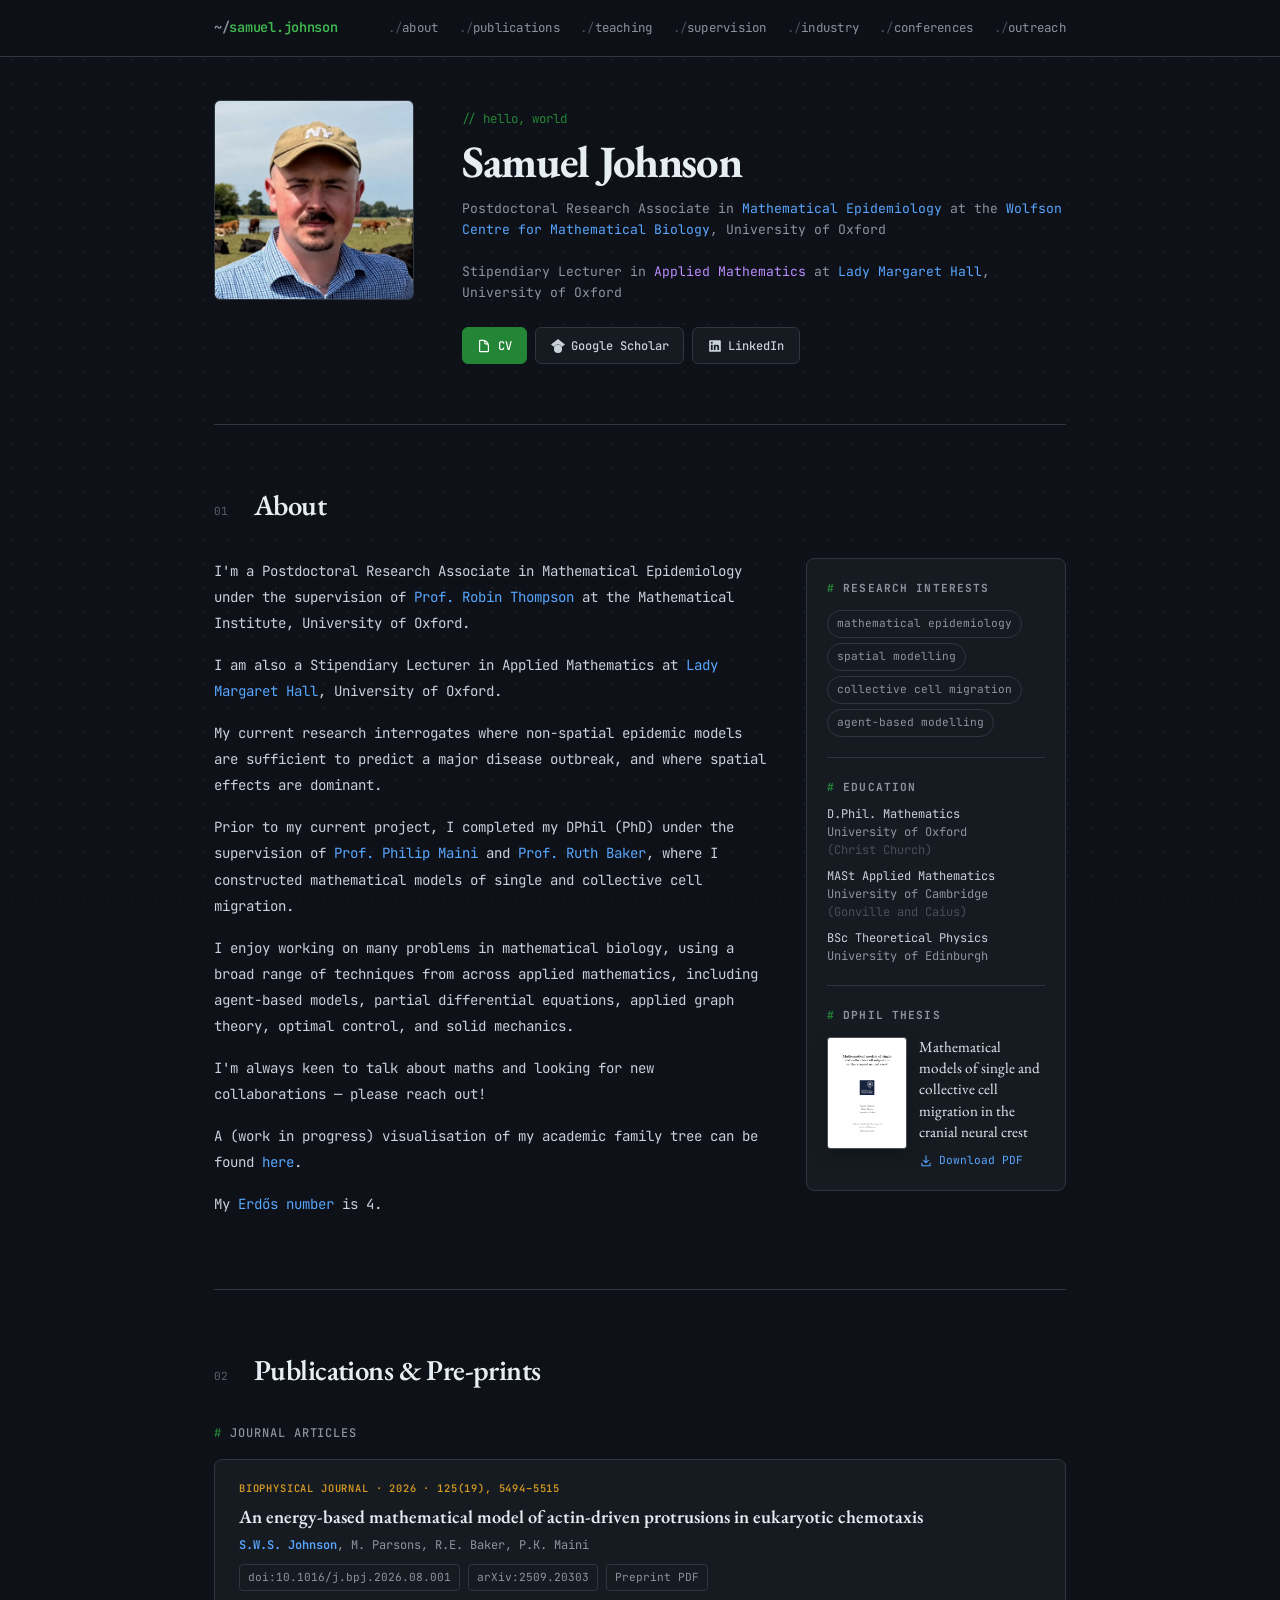
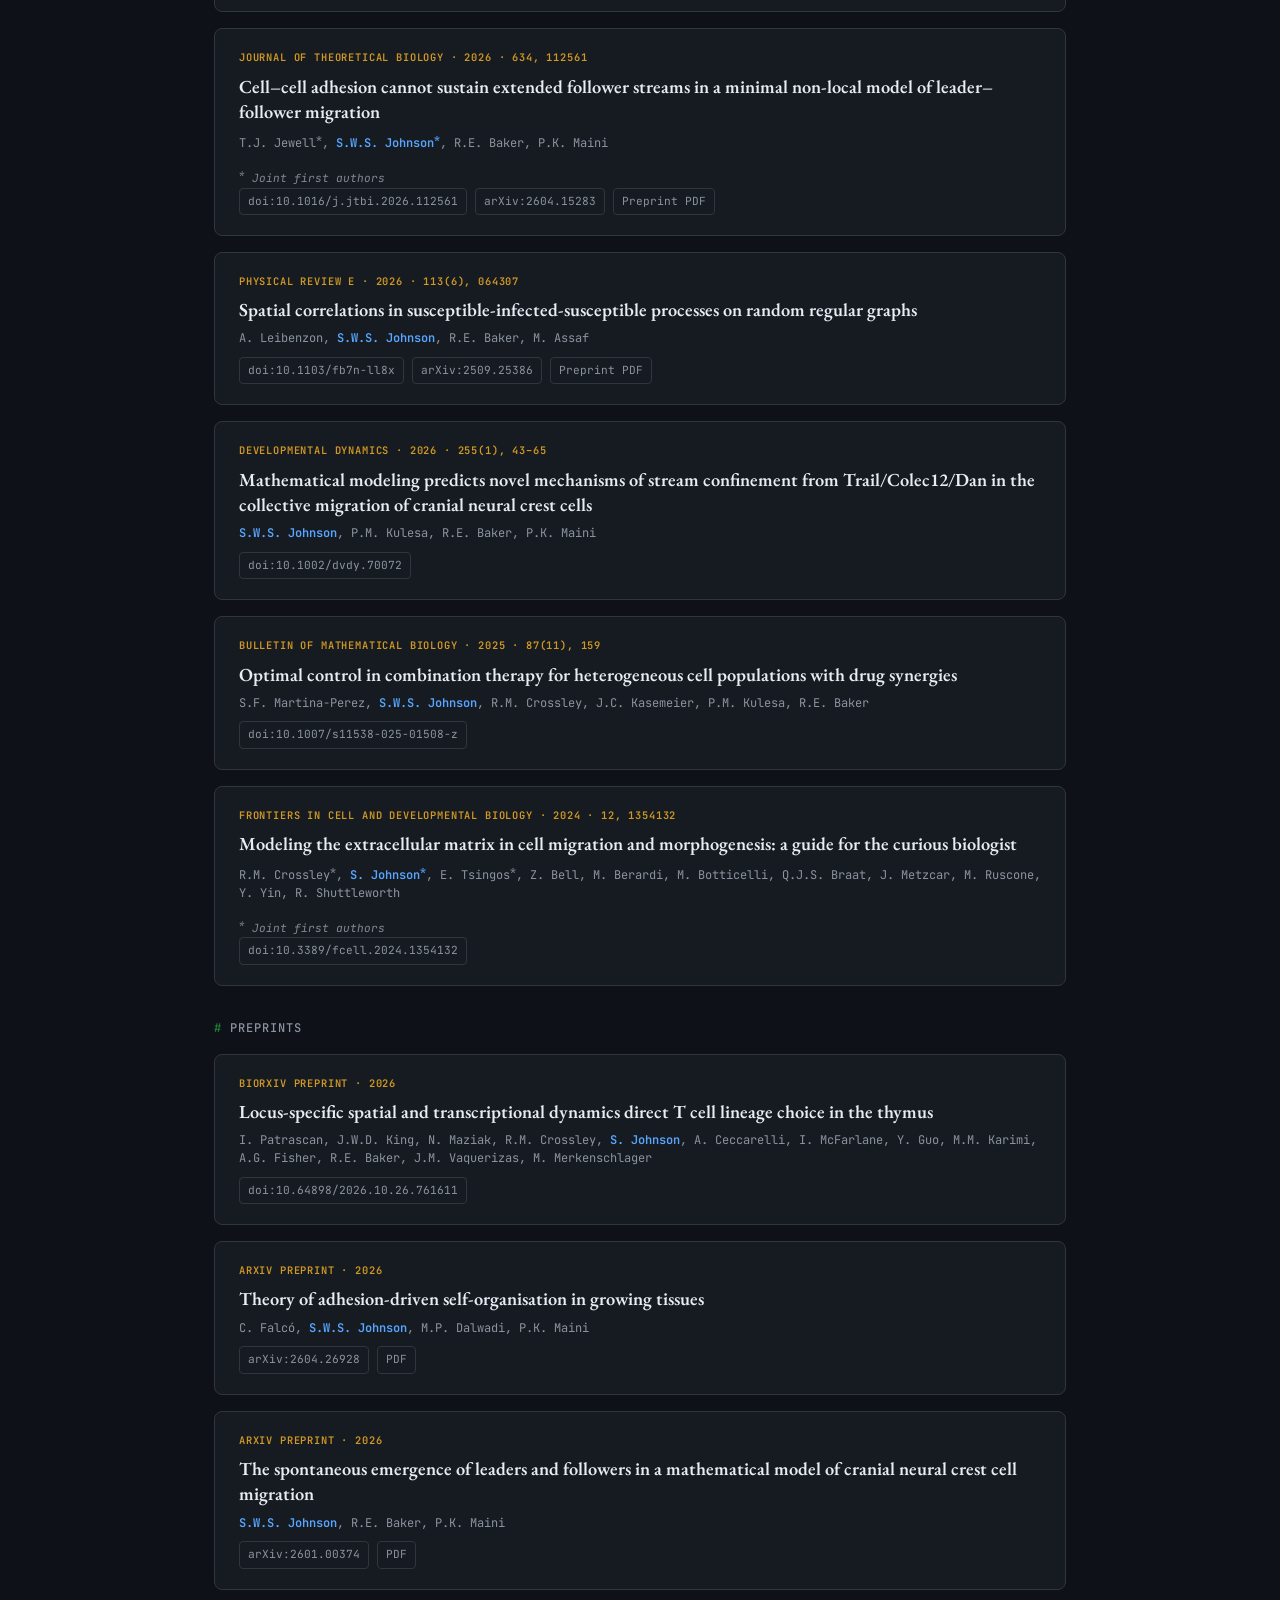
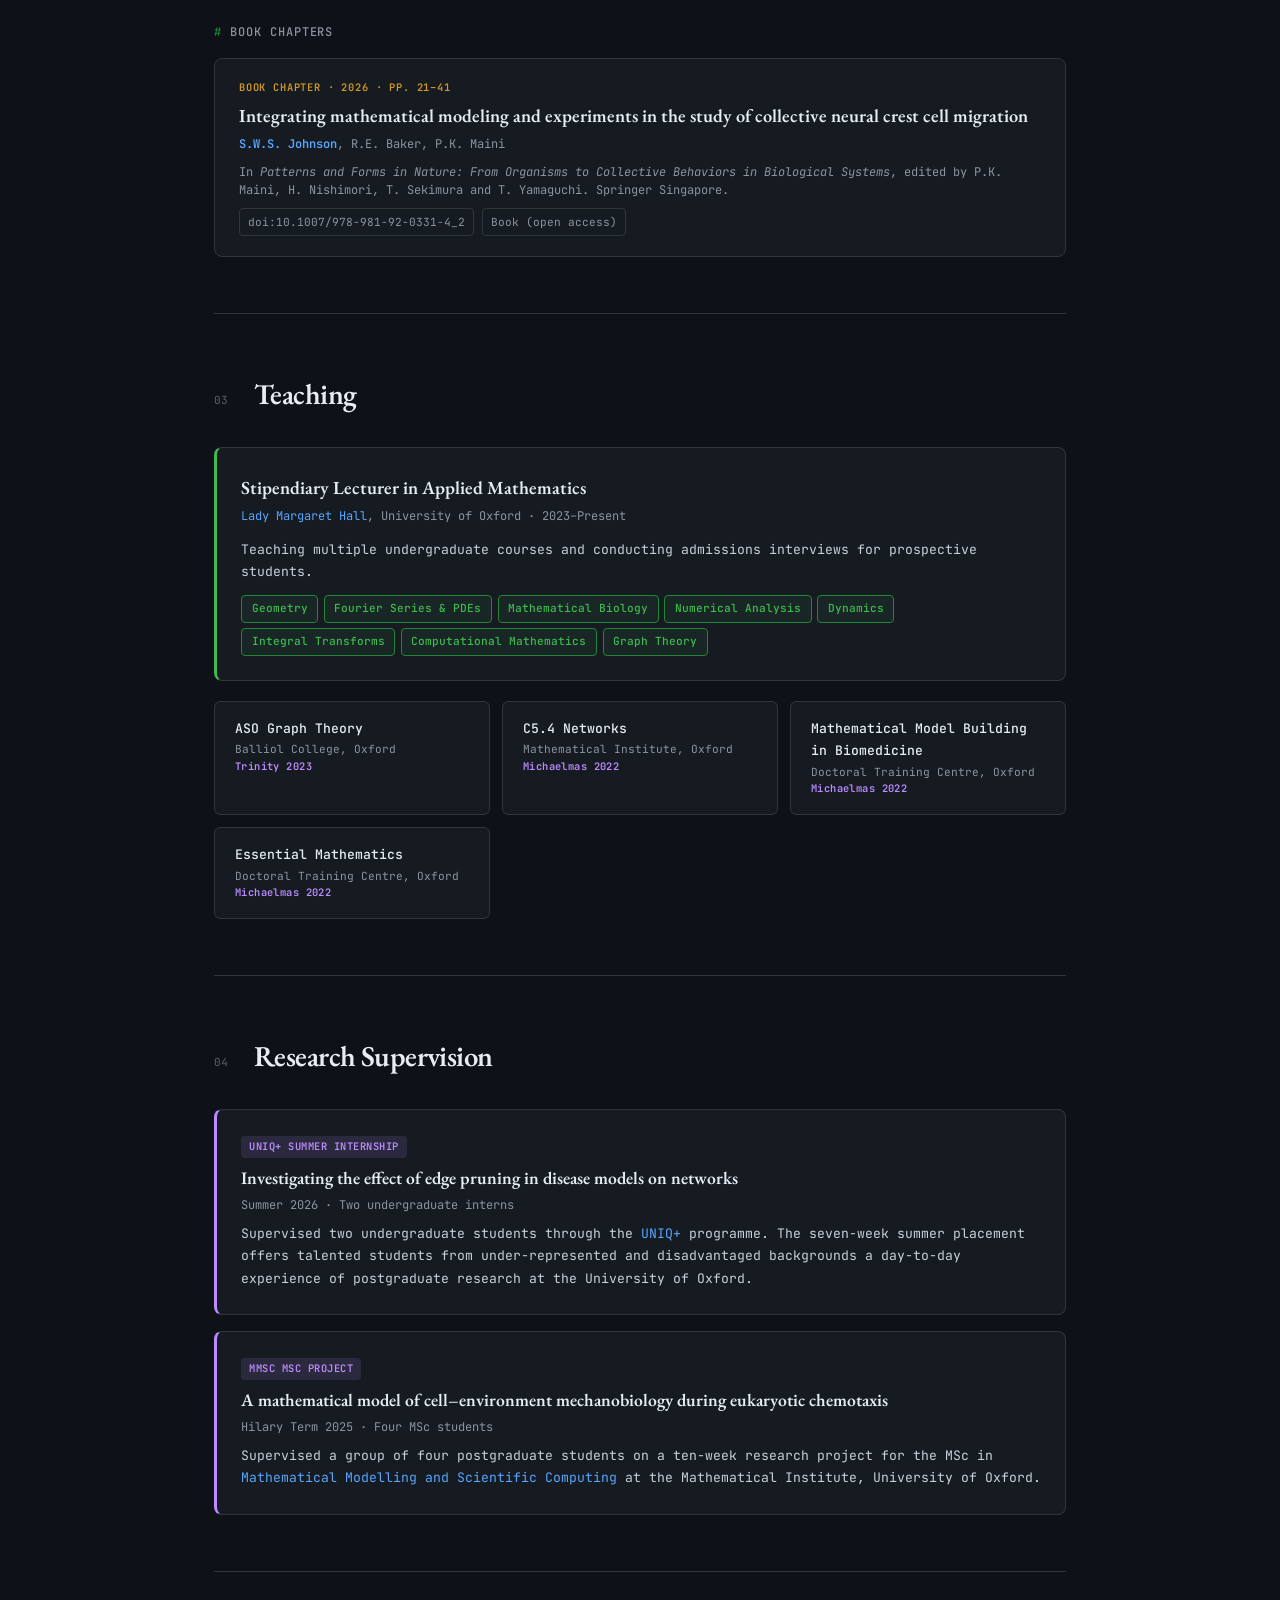
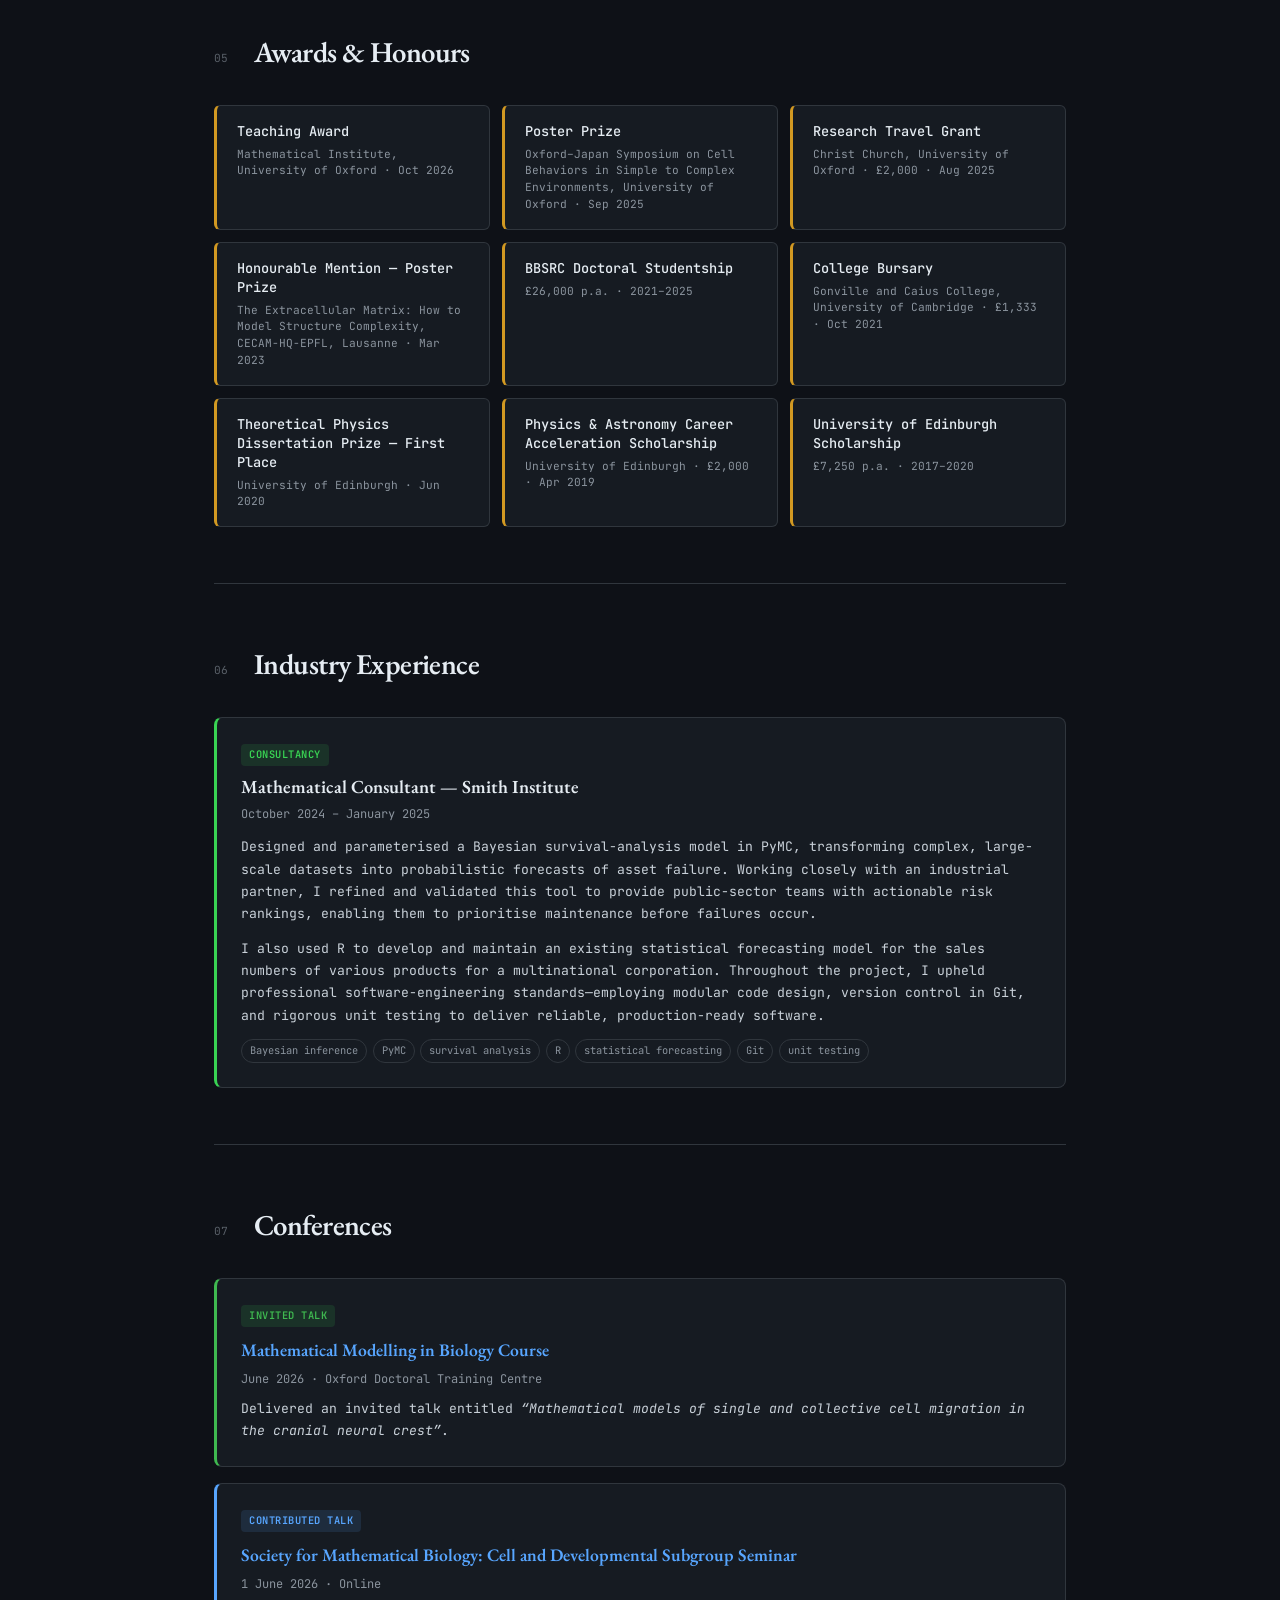
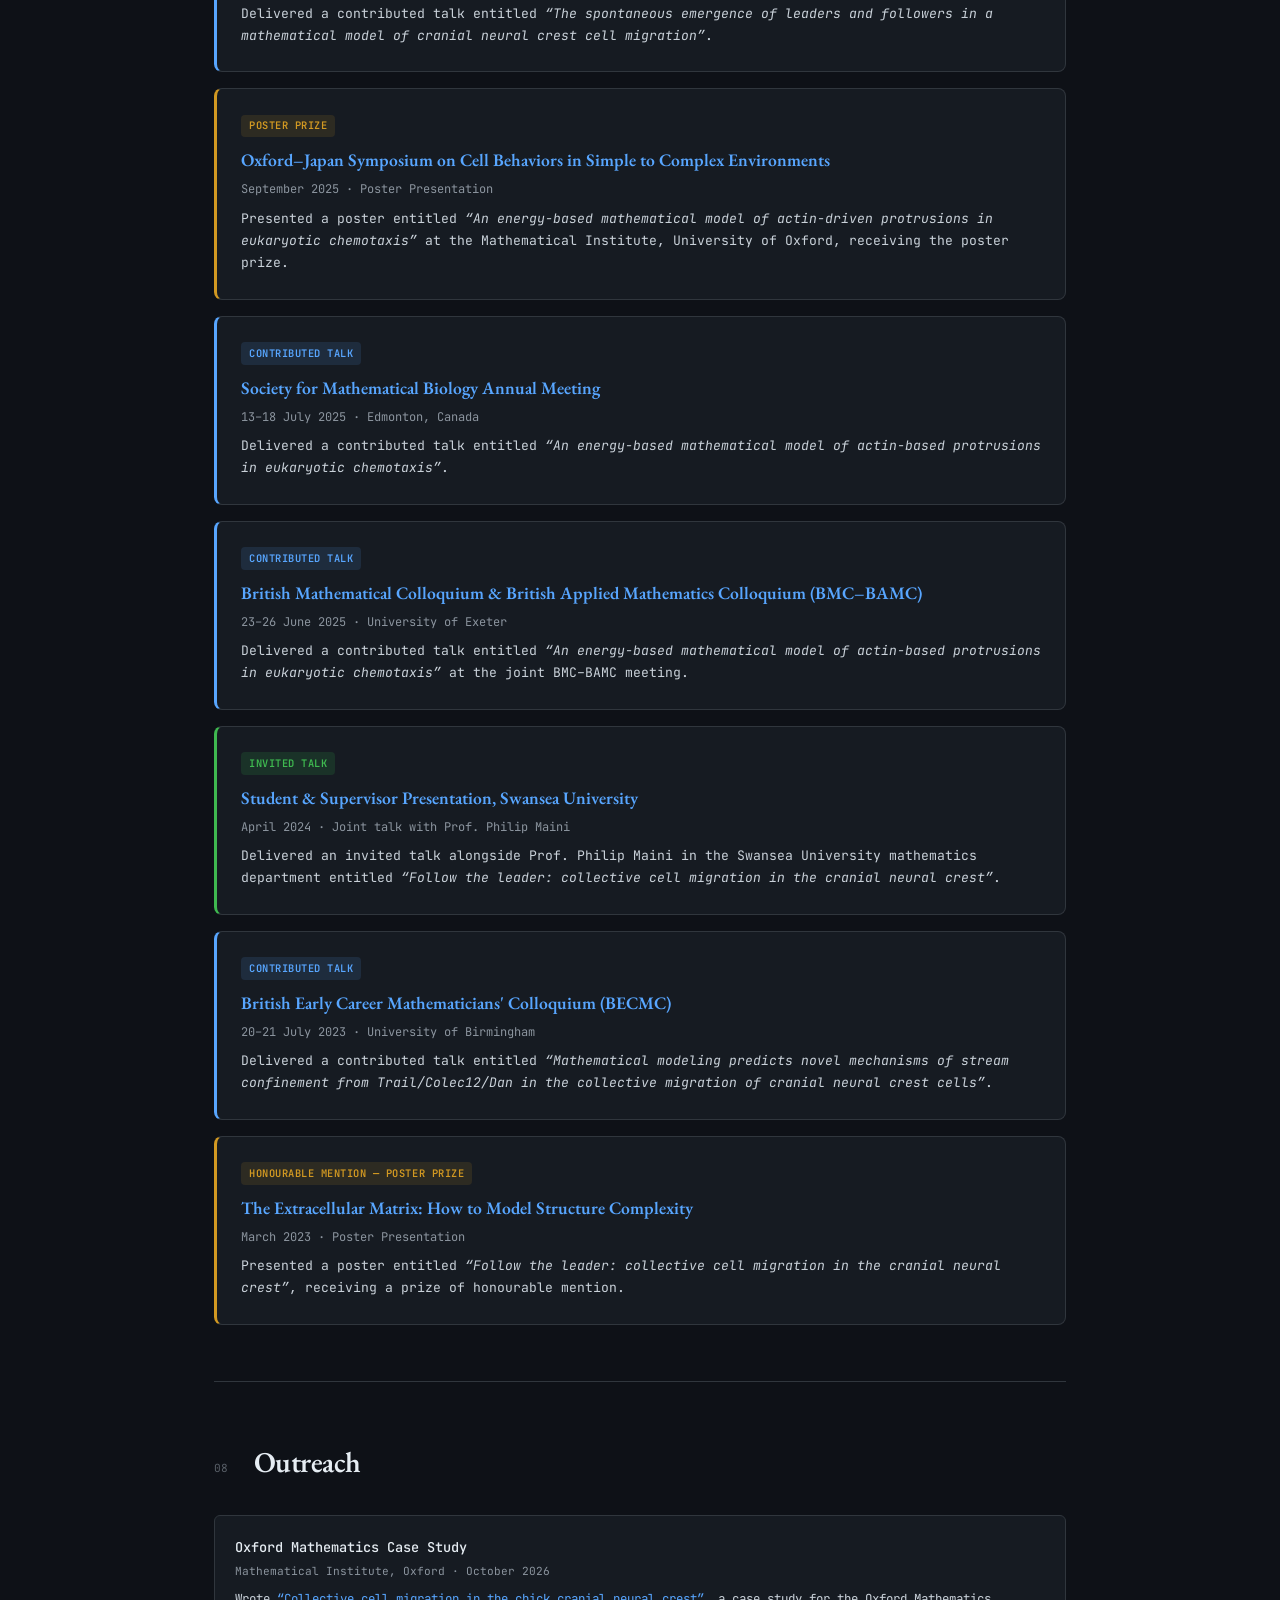
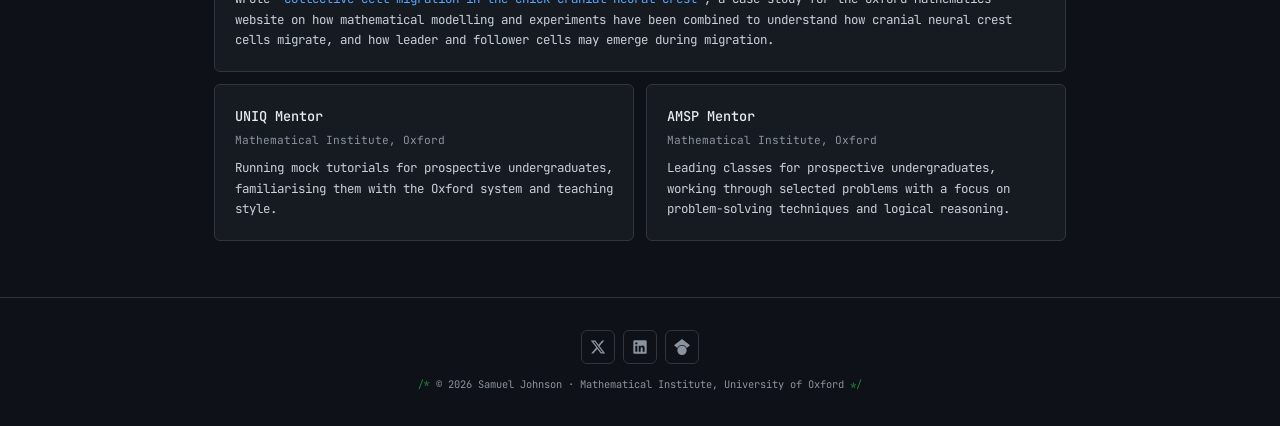
==== index.html @ a252e046 "Add preprint entry for T cell lineage study Added a new preprint entry for a study on T cell lineage" ====
<!DOCTYPE html>
<html lang="en">
<head>
<meta charset="UTF-8">
<meta name="viewport" content="width=device-width, initial-scale=1.0">
<title>Samuel Johnson</title>
<link rel="preconnect" href="https://fonts.googleapis.com">
<link rel="icon" href="data:image/svg+xml,<svg xmlns='http://www.w3.org/2000/svg' viewBox='0 0 100 100'><rect width='100' height='100' rx='18' fill='%233fb950'/><text x='50' y='70' font-family='monospace' font-weight='700' font-size='54' fill='%230e1117' text-anchor='middle'>SJ</text></svg>">
<link rel="preconnect" href="https://fonts.gstatic.com" crossorigin>
<link href="https://fonts.googleapis.com/css2?family=JetBrains+Mono:ital,wght@0,300;0,400;0,500;0,600;0,700;1,400&family=EB+Garamond:ital,wght@0,400;0,500;0,600;0,700;1,400;1,500&display=swap" rel="stylesheet">
<style>
  :root {
    --bg: #0e1117;
    --bg-card: #161b22;
    --bg-card-hover: #1c2333;
    --border: #30363d;
    --border-bright: #484f58;
    --text: #c9d1d9;
    --text-dim: #8b949e;
    --text-bright: #e6edf3;
    --green: #3fb950;
    --green-dim: #238636;
    --green-bright: #56d364;
    --blue: #58a6ff;
    --purple: #bc8cff;
    --orange: #d29922;
    --cyan: #39d353;
    --pink: #f778ba;
    --red: #f85149;
    --mono: 'JetBrains Mono', 'Fira Code', 'Cascadia Code', monospace;
    --serif: 'EB Garamond', Georgia, serif;
  }

  *, *::before, *::after { box-sizing: border-box; margin: 0; padding: 0; }
  html { scroll-behavior: smooth; }

  body {
    font-family: var(--mono);
    color: var(--text);
    background: var(--bg);
    line-height: 1.7;
    font-size: 14px;
    -webkit-font-smoothing: antialiased;
    position: relative;
  }

  body::before {
    content: '';
    position: fixed;
    top: 0; left: 0; right: 0; bottom: 0;
    background-image: radial-gradient(circle, #21262d 1px, transparent 1px);
    background-size: 24px 24px;
    pointer-events: none;
    z-index: 0;
    opacity: 0.6;
  }

  body > * { position: relative; z-index: 1; }

  a { color: var(--blue); text-decoration: none; transition: color 0.2s; }
  a:hover { color: var(--green-bright); }

  /* NAV */
  nav {
    position: fixed; top: 0; left: 0; right: 0; z-index: 100;
    background: rgba(14, 17, 23, 0.88);
    backdrop-filter: blur(16px);
    border-bottom: 1px solid var(--border);
  }
  .nav-inner {
    max-width: 900px; margin: 0 auto; padding: 0 1.5rem;
    display: flex; align-items: center; justify-content: space-between; height: 56px;
  }
  .nav-name {
    font-size: 0.85rem; font-weight: 600; color: var(--green);
    text-decoration: none; letter-spacing: -0.02em;
  }
  .nav-name::before { content: '~/'; color: var(--text-dim); }
  .nav-links { display: flex; gap: 1.25rem; list-style: none; }
  .nav-links a {
    font-size: 0.78rem; color: var(--text-dim); font-weight: 400;
    text-decoration: none; transition: color 0.2s; letter-spacing: 0.02em;
  }
  .nav-links a::before { content: './'; color: var(--border-bright); }
  .nav-links a:hover { color: var(--green); }

  .mobile-toggle {
    display: none; background: none; border: 1px solid var(--border);
    cursor: pointer; padding: 6px 10px; border-radius: 4px;
  }
  .mobile-toggle span { display: block; width: 18px; height: 2px; background: var(--text); margin: 4px 0; }

  /* HERO */
  .hero {
    max-width: 900px; margin: 0 auto; padding: 100px 1.5rem 60px;
    display: grid; grid-template-columns: 200px 1fr; gap: 3rem; align-items: start;
  }
  .hero-photo {
    position: relative; border: 1px solid var(--border); border-radius: 6px; overflow: hidden;
  }
  .hero-photo img {
  width: 100%; aspect-ratio: 1; object-fit: cover; object-position: center 15%; display: block;
  filter: grayscale(15%) contrast(1.05);
  }
  .hero-text { padding-top: 0.5rem; }
  .hero-greeting { font-size: 0.78rem; color: var(--text-dim); margin-bottom: 0.5rem; }
  .hero-greeting .comment { color: var(--green-dim); }
  .hero-text h1 {
    font-family: var(--serif); font-size: 2.8rem; font-weight: 700;
    color: var(--text-bright); line-height: 1.1; margin-bottom: 0.75rem; letter-spacing: -0.03em;
  }
  .hero-subtitle {
    font-size: 0.82rem; color: var(--text-dim); margin-bottom: 1.5rem; line-height: 1.6;
  }
  .hero-subtitle .hl-blue { color: var(--blue); }
  .hero-subtitle .hl-purple { color: var(--purple); }

  .hero-links { display: flex; gap: 0.5rem; flex-wrap: wrap; }
  .btn {
    display: inline-flex; align-items: center; gap: 0.4rem;
    padding: 0.45rem 0.9rem; font-family: var(--mono); font-size: 0.75rem;
    font-weight: 500; text-decoration: none; border-radius: 6px;
    border: 1px solid var(--border); color: var(--text); background: var(--bg-card);
    transition: all 0.2s;
  }
  .btn:hover { border-color: var(--green-dim); color: var(--green); background: rgba(56,211,83,0.05); }
  .btn-primary { background: var(--green-dim); border-color: var(--green-dim); color: #fff; }
  .btn-primary:hover { background: var(--green); border-color: var(--green); color: var(--bg); }
  .btn svg { width: 14px; height: 14px; }

  /* SECTIONS */
  .wrapper { max-width: 900px; margin: 0 auto; padding: 0 1.5rem; }
  section { padding: 3.5rem 0; border-top: 1px solid var(--border); }
  .section-header { display: flex; align-items: baseline; gap: 0.75rem; margin-bottom: 1.75rem; }
  .section-header h2 {
    font-family: var(--serif); font-size: 1.8rem; font-weight: 600;
    color: var(--text-bright); letter-spacing: -0.02em;
  }
  .section-header .line-num {
    font-size: 0.7rem; color: var(--text-dim); font-family: var(--mono); opacity: 0.6; min-width: 28px;
  }

  /* ABOUT */
  .about-content { display: grid; grid-template-columns: 1fr 260px; gap: 2.5rem; }
  .about-text { font-size: 0.88rem; line-height: 1.85; color: var(--text); }
  .about-text p { margin-bottom: 1rem; }

  .info-card {
    background: var(--bg-card); border: 1px solid var(--border);
    border-radius: 8px; padding: 1.25rem; align-self: start;
  }
  .info-card h4 {
    font-size: 0.7rem; color: var(--text-dim); text-transform: uppercase;
    letter-spacing: 0.1em; margin-bottom: 0.75rem;
  }
  .info-card h4::before { content: '# '; color: var(--green-dim); }
  .tag-list { display: flex; flex-wrap: wrap; gap: 0.35rem; }
  .tag {
    padding: 0.2rem 0.55rem; border: 1px solid var(--border); border-radius: 20px;
    font-size: 0.7rem; color: var(--text-dim); transition: all 0.2s;
  }
  .tag:hover { border-color: var(--green-dim); color: var(--green); }

  .education-list {
    margin-top: 1.25rem; padding-top: 1.25rem; border-top: 1px solid var(--border);
  }
  .education-list h4 {
    font-size: 0.7rem; color: var(--text-dim); text-transform: uppercase;
    letter-spacing: 0.1em; margin-bottom: 0.5rem;
  }
  .education-list h4::before { content: '# '; color: var(--green-dim); }
  .edu-item { margin-bottom: 0.5rem; font-size: 0.75rem; line-height: 1.5; }
  .edu-item .degree { color: var(--text); }
  .edu-item .school { color: var(--text-dim); }

  .thesis-entry {
    margin-top: 1.25rem; padding-top: 1.25rem; border-top: 1px solid var(--border);
  }
  .thesis-link {
    display: grid; grid-template-columns: 80px minmax(0, 1fr);
    column-gap: 0.75rem; row-gap: 0.5rem; align-items: start;
    border-radius: 4px; color: var(--text);
  }
  .thesis-link:focus-visible { outline: 2px solid var(--green); outline-offset: 6px; }
  .thesis-cover {
    display: block; grid-row: span 2; width: 80px; max-width: 100%; height: auto;
    border: 1px solid var(--border-bright); border-radius: 3px; background: #fff;
    box-shadow: 0 6px 18px rgba(0, 0, 0, 0.25); transition: border-color 0.2s;
  }
  .thesis-title {
    max-width: 30ch; font-family: var(--serif); font-size: 0.95rem;
    line-height: 1.4; color: var(--text-bright);
  }
  .thesis-download {
    display: inline-flex; align-items: center; gap: 0.4rem;
    font-size: 0.7rem; color: var(--blue); transition: color 0.2s;
  }
  .thesis-download svg { width: 14px; height: 14px; }
  .thesis-link:hover .thesis-cover,
  .thesis-link:focus-visible .thesis-cover { border-color: var(--green); }
  .thesis-link:hover .thesis-download,
  .thesis-link:focus-visible .thesis-download { color: var(--green-bright); }

  /* PUBLICATIONS */
  .pub-group + .pub-group { margin-top: 2rem; }
  .pub-group-title {
    font-size: 0.75rem; font-weight: 500; color: var(--text-dim);
    text-transform: uppercase; letter-spacing: 0.08em; margin-bottom: 1rem;
  }
  .pub-group-title::before { content: '# '; color: var(--green-dim); }
  .pub-list { display: flex; flex-direction: column; gap: 1rem; }
  .pub-card {
    background: var(--bg-card); border: 1px solid var(--border); border-radius: 8px;
    overflow: hidden;
    transition: border-color 0.3s, background 0.3s;
  }
  .pub-card:hover { border-color: var(--border-bright); background: var(--bg-card-hover); }
  .pub-visual {
    position: relative;
    background: linear-gradient(135deg, #0d1117 0%, #161b22 100%);
    display: flex; align-items: center; justify-content: center; overflow: hidden;
    border-right: 1px solid var(--border); min-height: 180px;
  }
  .pub-visual svg { width: 100%; height: 100%; }
  .pub-details { padding: 1.25rem 1.5rem; display: flex; flex-direction: column; justify-content: center; }
  .pub-venue {
    font-size: 0.65rem; color: var(--orange); text-transform: uppercase;
    letter-spacing: 0.08em; font-weight: 600; margin-bottom: 0.4rem;
  }
  .pub-title {
    font-family: var(--serif); font-size: 1.15rem; font-weight: 600;
    color: var(--text-bright); line-height: 1.4; margin-bottom: 0.4rem;
  }
  .pub-authors { font-size: 0.75rem; color: var(--text-dim); margin-bottom: 0.6rem; line-height: 1.5; }
  .pub-authors .me { color: var(--green); font-weight: 500; }
  .pub-meta { display: flex; gap: 0.5rem; flex-wrap: wrap; }
  .pub-link {
    font-size: 0.7rem; padding: 0.2rem 0.5rem; border: 1px solid var(--border);
    border-radius: 4px; color: var(--text-dim); text-decoration: none; transition: all 0.2s;
    max-width: 100%; overflow-wrap: anywhere;
  }
  .pub-link:hover { border-color: var(--blue); color: var(--blue); }

  .pub-note {
    font-size: 0.8em;
    opacity: 0.6;
    margin-top: 0.25rem;
    font-style: italic;
  }

  .math-label { font-family: var(--mono); font-size: 7px; fill: var(--text-dim); opacity: 0.5; }
  .pub-authors .me {
    font-weight: 600;
    color: #58a6ff;
  }

  /* TEACHING */
  .teaching-current-card {
    background: var(--bg-card); border: 1px solid var(--border); border-radius: 8px;
    padding: 1.5rem; margin-bottom: 1.25rem; border-left: 3px solid var(--green);
  }
  .teaching-current-card h3 {
    font-family: var(--serif); font-size: 1.15rem; font-weight: 600;
    color: var(--text-bright); margin-bottom: 0.2rem;
  }
  .teaching-current-card .meta { font-size: 0.75rem; color: var(--text-dim); margin-bottom: 0.75rem; }
  .teaching-current-card p { font-size: 0.82rem; color: var(--text); line-height: 1.7; }

  .course-chips { display: flex; flex-wrap: wrap; gap: 0.35rem; margin-top: 0.75rem; }
  .chip {
    padding: 0.2rem 0.6rem; background: rgba(56,211,83,0.06); border: 1px solid var(--green-dim);
    border-radius: 4px; font-size: 0.7rem; color: var(--green); font-weight: 500;
  }

  .teaching-grid { display: grid; grid-template-columns: repeat(auto-fill, minmax(240px, 1fr)); gap: 0.75rem; }
  .teach-card {
    padding: 1rem 1.25rem; border: 1px solid var(--border); border-radius: 6px;
    background: var(--bg-card); transition: border-color 0.2s;
  }
  .teach-card:hover { border-color: var(--border-bright); }
  .teach-card h4 { font-size: 0.82rem; color: var(--text-bright); font-weight: 500; margin-bottom: 0.15rem; }
  .teach-card .meta { font-size: 0.7rem; color: var(--text-dim); line-height: 1.4; }
  .teach-card .term { font-size: 0.65rem; color: var(--purple); font-weight: 600; letter-spacing: 0.04em; }

  /* SUPERVISION */
  .sup-list { display: flex; flex-direction: column; gap: 1rem; }
  .sup-card {
    background: var(--bg-card); border: 1px solid var(--border); border-radius: 8px;
    padding: 1.5rem; border-left: 3px solid var(--purple);
    transition: border-color 0.3s, background 0.3s;
  }
  .sup-card:hover { border-color: var(--border-bright); background: var(--bg-card-hover); border-left-color: var(--purple); }
  .sup-badge {
    display: inline-block; padding: 0.15rem 0.5rem; background: rgba(188,140,255,0.12);
    color: var(--purple); border-radius: 4px; font-size: 0.65rem; font-weight: 600;
    text-transform: uppercase; letter-spacing: 0.05em; margin-bottom: 0.5rem;
  }
  .sup-card h3 {
    font-family: var(--serif); font-size: 1.1rem; font-weight: 600;
    color: var(--text-bright); margin-bottom: 0.25rem; line-height: 1.4;
  }
  .sup-card .date { font-size: 0.75rem; color: var(--text-dim); margin-bottom: 0.5rem; }
  .sup-card p { font-size: 0.82rem; line-height: 1.7; color: var(--text); }

  /* CONFERENCES */
  .conf-list { display: flex; flex-direction: column; gap: 1rem; }
  .conf-card {
    background: var(--bg-card); border: 1px solid var(--border); border-radius: 8px;
    padding: 1.5rem; border-left: 3px solid var(--orange);
  }
  .conf-card.talk { border-left-color: var(--blue); }
  .conf-card.invited { border-left-color: var(--green); }
  .conf-badge {
    display: inline-block; padding: 0.15rem 0.5rem; background: rgba(210,153,34,0.12);
    color: var(--orange); border-radius: 4px; font-size: 0.65rem; font-weight: 600;
    text-transform: uppercase; letter-spacing: 0.05em; margin-bottom: 0.5rem;
  }
  .conf-badge.talk { background: rgba(88,166,255,0.12); color: var(--blue); }
  .conf-badge.invited { background: rgba(56,211,83,0.12); color: var(--green); }
  .conf-card h3 {
    font-family: var(--serif); font-size: 1.1rem; font-weight: 600;
    color: var(--text-bright); margin-bottom: 0.25rem;
  }
  .conf-card .date { font-size: 0.75rem; color: var(--text-dim); margin-bottom: 0.5rem; }
  .conf-card p { font-size: 0.82rem; line-height: 1.7; color: var(--text); }

  /* OUTREACH */
  .outreach-grid { display: grid; grid-template-columns: 1fr 1fr; gap: 0.75rem; }
  .outreach-card {
    padding: 1.25rem; border: 1px solid var(--border); border-radius: 6px; background: var(--bg-card);
  }
  .outreach-card h4 { font-size: 0.85rem; color: var(--text-bright); font-weight: 500; margin-bottom: 0.2rem; }
  .outreach-card .meta { font-size: 0.7rem; color: var(--text-dim); margin-bottom: 0.5rem; }
  .outreach-card p { font-size: 0.78rem; color: var(--text); line-height: 1.65; }

  /* AWARDS */
  /* INDUSTRY */
  .industry-card {
    background: var(--bg-card); border: 1px solid var(--border); border-radius: 8px;
    padding: 1.5rem; border-left: 3px solid var(--cyan);
    transition: border-color 0.3s, background 0.3s;
  }
  .industry-card:hover { border-color: var(--border-bright); background: var(--bg-card-hover); border-left-color: var(--cyan); }
  .industry-badge {
    display: inline-block; padding: 0.15rem 0.5rem; background: rgba(57,211,83,0.12);
    color: var(--cyan); border-radius: 4px; font-size: 0.65rem; font-weight: 600;
    text-transform: uppercase; letter-spacing: 0.05em; margin-bottom: 0.5rem;
  }
  .industry-card h3 {
    font-family: var(--serif); font-size: 1.15rem; font-weight: 600;
    color: var(--text-bright); margin-bottom: 0.25rem; line-height: 1.4;
  }
  .industry-card .date { font-size: 0.75rem; color: var(--text-dim); margin-bottom: 0.75rem; }
  .industry-card p { font-size: 0.82rem; line-height: 1.7; color: var(--text); }
  .industry-card .skill-tags { display: flex; flex-wrap: wrap; gap: 0.35rem; margin-top: 0.75rem; }
  .industry-card .skill-tag {
    padding: 0.15rem 0.5rem; border: 1px solid var(--border); border-radius: 20px;
    font-size: 0.65rem; color: var(--text-dim); transition: all 0.2s;
  }
  .industry-card .skill-tag:hover { border-color: var(--cyan); color: var(--cyan); }
  .awards-grid {
    display: grid;
    grid-template-columns: repeat(auto-fill, minmax(260px, 1fr));
    gap: 0.75rem;
  }
  .award-card {
    padding: 1rem 1.25rem;
    border: 1px solid var(--border);
    border-left: 3px solid var(--orange);
    border-radius: 6px;
    background: var(--bg-card);
    transition: border-color 0.2s, background 0.2s;
  }
  .award-card:hover {
    border-color: var(--border-bright);
    background: var(--bg-card-hover);
  }
  .award-card h4 {
    font-size: 0.85rem;
    color: var(--text-bright);
    font-weight: 500;
    margin-bottom: 0.3rem;
    line-height: 1.4;
  }
  .award-card .meta {
    font-size: 0.7rem;
    color: var(--text-dim);
    line-height: 1.5;
  }

  /* FOOTER */
  footer { border-top: 1px solid var(--border); padding: 2rem 1.5rem; text-align: center; }
  .footer-inner { max-width: 900px; margin: 0 auto; }
  .footer-email { font-size: 0.82rem; margin-bottom: 0.75rem; }
  .footer-social { display: flex; justify-content: center; gap: 0.5rem; margin-bottom: 0.75rem; }
  .footer-social a {
    display: flex; align-items: center; justify-content: center;
    width: 34px; height: 34px; border-radius: 6px; border: 1px solid var(--border);
    color: var(--text-dim); transition: all 0.2s;
  }
  .footer-social a:hover { border-color: var(--green-dim); color: var(--green); }
  .footer-social svg { width: 16px; height: 16px; }
  .footer-copy { font-size: 0.65rem; color: var(--text-dim); }
  .footer-copy .comment { color: var(--green-dim); }

  /* ANIMATIONS */
  .fade-up { opacity: 0; transform: translateY(16px); transition: opacity 0.5s ease, transform 0.5s ease; }
  .fade-up.vis { opacity: 1; transform: translateY(0); }

  /* RESPONSIVE */
  @media (max-width: 768px) {
    .hero { grid-template-columns: 1fr; padding: 90px 1.5rem 40px; gap: 1.5rem; }
    .hero-photo { max-width: 160px; }
    .hero-text h1 { font-size: 2rem; }
    .nav-links { display: none; }
    .mobile-toggle { display: block; }
    .nav-links.open {
      display: flex; flex-direction: column; position: absolute; top: 56px; left: 0; right: 0;
      background: rgba(14,17,23,0.95); padding: 1rem 1.5rem;
      border-bottom: 1px solid var(--border); gap: 0.75rem;
    }
    .about-content { grid-template-columns: 1fr; }
    .pub-card { grid-template-columns: 1fr; }
    .pub-visual { min-height: 120px; }
    .outreach-grid { grid-template-columns: 1fr; }
    .teaching-grid { grid-template-columns: 1fr; }
  }
</style>
</head>
<body>

<!-- NAV -->
<nav>
  <div class="nav-inner">
    <a href="#top" class="nav-name">samuel.johnson</a>
    <ul class="nav-links" id="navLinks">
      <li><a href="#about">about</a></li>
      <li><a href="#publications">publications</a></li>
      <li><a href="#teaching">teaching</a></li>
      <li><a href="#supervision">supervision</a></li>
      <li><a href="#industry">industry</a></li>
      <li><a href="#conferences">conferences</a></li>
      <li><a href="#outreach">outreach</a></li>
    </ul>
    <button class="mobile-toggle" id="mobileToggle" aria-label="Menu">
      <span></span><span></span><span></span>
    </button>
  </div>
</nav>

<!-- HERO -->
<header class="hero" id="top">
  <div class="hero-photo fade-up">
    <img src="images/1697644101184.jpeg" alt="Samuel Johnson">
  </div>
  <div class="hero-text fade-up" style="transition-delay:0.1s">
    <div class="hero-greeting"><span class="comment">// hello, world</span></div>
    <h1>Samuel Johnson</h1>
    <div class="hero-subtitle">
      Postdoctoral Research Associate in <span class="hl-blue">Mathematical Epidemiology</span> at the
      <a href="https://www.maths.ox.ac.uk/groups/mathematical-biology">Wolfson Centre for Mathematical Biology</a>,
      University of Oxford<br><br>
      Stipendiary Lecturer in <span class="hl-purple">Applied Mathematics</span> at
      <a href="https://www.lmh.ox.ac.uk/">Lady Margaret Hall</a>, University of Oxford
    </div>
    <div class="hero-links">
      <a href="https://drive.google.com/file/d/1c9-QgS2E_T-gpMCwnIKefXIxRT0XzN7o/view?usp=sharing" class="btn btn-primary" target="_blank">
        <svg xmlns="http://www.w3.org/2000/svg" fill="none" viewBox="0 0 24 24" stroke-width="2" stroke="currentColor"><path stroke-linecap="round" stroke-linejoin="round" d="M19.5 14.25v-2.625a3.375 3.375 0 0 0-3.375-3.375h-1.5A1.125 1.125 0 0 1 13.5 7.125v-1.5a3.375 3.375 0 0 0-3.375-3.375H8.25m2.25 0H5.625c-.621 0-1.125.504-1.125 1.125v17.25c0 .621.504 1.125 1.125 1.125h12.75c.621 0 1.125-.504 1.125-1.125V11.25a9 9 0 0 0-9-9Z"/></svg>
        CV
      </a>
      <a href="https://scholar.google.com/citations?user=SShewsoAAAAJ" class="btn" target="_blank">
        <svg viewBox="0 0 24 24" fill="currentColor" width="14" height="14"><path d="M12 24a7 7 0 1 1 0-14 7 7 0 0 1 0 14zm0-24L0 9.5l4.838 3.94A8 8 0 0 1 12 9a8 8 0 0 1 7.162 4.44L24 9.5z"/></svg>
        Google Scholar
      </a>
      <a href="https://www.linkedin.com/in/samuel-johnson-23a789211/" class="btn" target="_blank">
        <svg viewBox="0 0 24 24" fill="currentColor" width="14" height="14"><path d="M20.5 2h-17A1.5 1.5 0 002 3.5v17A1.5 1.5 0 003.5 22h17a1.5 1.5 0 001.5-1.5v-17A1.5 1.5 0 0020.5 2zM8 19H5v-9h3zM6.5 8.25A1.75 1.75 0 118.3 6.5a1.78 1.78 0 01-1.8 1.75zM19 19h-3v-4.74c0-1.42-.6-1.93-1.38-1.93A1.74 1.74 0 0013 14.19a.66.66 0 000 .14V19h-3v-9h2.9v1.3a3.11 3.11 0 012.7-1.4c1.55 0 3.36.86 3.36 3.66z"/></svg>
        LinkedIn
      </a>
    </div>
  </div>
</header>

<div class="wrapper">

  <!-- ABOUT -->
  <section id="about">
    <div class="section-header fade-up">
      <span class="line-num">01</span>
      <h2>About</h2>
    </div>
    <div class="about-content">
      <div class="about-text fade-up" style="transition-delay:0.1s">
        <p>I'm a Postdoctoral Research Associate in Mathematical Epidemiology under the supervision of  <a href="https://www.maths.ox.ac.uk/people/robin.thompson">Prof. Robin Thompson</a> at the Mathematical Institute, University of Oxford.</p>
        <p>I am also a Stipendiary Lecturer in Applied Mathematics at <a href="https://www.lmh.ox.ac.uk/">Lady Margaret Hall</a>, University of Oxford.</p>
        <p>My current research interrogates where non-spatial epidemic models are sufficient to predict a major disease outbreak, and where spatial effects are dominant.</p>
        <p>Prior to my current project, I completed my DPhil (PhD) under the supervision of <a href="https://people.maths.ox.ac.uk/maini/">Prof. Philip Maini</a> and <a href="https://www.maths.ox.ac.uk/people/ruth.baker">Prof. Ruth Baker</a>, where I constructed mathematical models of single and collective cell migration.</p>
        <p>I enjoy working on many problems in mathematical biology, using a broad range of techniques from across applied mathematics, including agent-based models, partial differential equations, applied graph theory, optimal control, and solid mechanics.</p>
        <p>I'm always keen to talk about maths and looking for new collaborations — please reach out!</p>
        <p>A (work in progress) visualisation of my academic family tree can be found <a href="genealogy.html">here</a>.</p>
        <p>My <a href="https://en.wikipedia.org/wiki/Erd%C5%91s_number">Erdős number</a> is 4.</p>
      </div>
      <div class="fade-up" style="transition-delay:0.15s">
        <div class="info-card">
          <h4>Research Interests</h4>
          <div class="tag-list">
            <span class="tag">mathematical epidemiology</span>
            <span class="tag">spatial modelling</span>
            <span class="tag">collective cell migration</span>
            <span class="tag">agent-based modelling</span>
          </div>
          <div class="education-list">
            <h4>Education</h4>
            <div class="edu-item">
              <div class="degree">D.Phil. Mathematics</div>
              <div class="school">University of Oxford<br><span style="color:var(--border-bright)">(Christ Church)</span></div>
            </div>
            <div class="edu-item">
              <div class="degree">MASt Applied Mathematics</div>
              <div class="school">University of Cambridge<br><span style="color:var(--border-bright)">(Gonville and Caius)</span></div>
            </div>
            <div class="edu-item">
              <div class="degree">BSc Theoretical Physics</div>
              <div class="school">University of Edinburgh</div>
            </div>
          </div>
          <div class="thesis-entry">
            <h4>DPhil thesis</h4>
            <a class="thesis-link" href="files/samuel-johnson-dphil-thesis.pdf" download="Samuel_Johnson_DPhil_Thesis.pdf">
              <img class="thesis-cover" src="images/thesis-cover.webp" alt="Front cover of Samuel Johnson's DPhil thesis" width="600" height="849" loading="lazy" decoding="async">
              <span class="thesis-title">Mathematical models of single and collective cell migration in the cranial neural crest</span>
              <span class="thesis-download">
                <svg xmlns="http://www.w3.org/2000/svg" viewBox="0 0 24 24" fill="none" stroke="currentColor" stroke-width="1.8" aria-hidden="true" focusable="false"><path stroke-linecap="round" stroke-linejoin="round" d="M12 3v12m-4-4 4 4 4-4M5 16v4h14v-4"/></svg>
                Download PDF
              </span>
            </a>
          </div>
        </div>
      </div>
    </div>
  </section>

  <!-- PUBLICATIONS -->
  <section id="publications">
    <div class="section-header fade-up">
      <span class="line-num">02</span>
      <h2>Publications &amp; Pre-prints</h2>
    </div>

    <div class="pub-group">
      <h3 class="pub-group-title fade-up">Journal articles</h3>
      <div class="pub-list">
        <!-- actin-protrusions -->
        <div class="pub-card fade-up">
          <div class="pub-details">
            <div class="pub-venue">Biophysical Journal · 2026 · 125(19), 5494–5515</div>
            <div class="pub-title">An energy-based mathematical model of actin-driven protrusions in eukaryotic chemotaxis</div>
            <div class="pub-authors"><span class="me">S.W.S. Johnson</span>, M. Parsons, R.E. Baker, P.K. Maini</div>
            <div class="pub-meta">
              <a href="https://doi.org/10.1016/j.bpj.2026.08.001" class="pub-link" target="_blank" rel="noopener noreferrer">doi:10.1016/j.bpj.2026.08.001</a>
              <a href="https://arxiv.org/abs/2509.20303" class="pub-link" target="_blank" rel="noopener noreferrer">arXiv:2509.20303</a>
              <a href="https://arxiv.org/pdf/2509.20303" class="pub-link" target="_blank" rel="noopener noreferrer">Preprint PDF</a>
            </div>
          </div>
        </div>

        <!-- cell-cell-adhesion -->
        <div class="pub-card fade-up">
          <div class="pub-details">
            <div class="pub-venue">Journal of Theoretical Biology · 2026 · 634, 112561</div>
            <div class="pub-title">Cell–cell adhesion cannot sustain extended follower streams in a minimal non-local model of leader–follower migration</div>
            <div class="pub-authors">T.J. Jewell<sup>*</sup>, <span class="me">S.W.S. Johnson<sup>*</sup></span>, R.E. Baker, P.K. Maini</div>
            <div class="pub-note"><sup>*</sup> Joint first authors</div>
            <div class="pub-meta">
              <a href="https://doi.org/10.1016/j.jtbi.2026.112561" class="pub-link" target="_blank" rel="noopener noreferrer">doi:10.1016/j.jtbi.2026.112561</a>
              <a href="https://arxiv.org/abs/2604.15283" class="pub-link" target="_blank" rel="noopener noreferrer">arXiv:2604.15283</a>
              <a href="https://arxiv.org/pdf/2604.15283" class="pub-link" target="_blank" rel="noopener noreferrer">Preprint PDF</a>
            </div>
          </div>
        </div>

        <!-- sis-correlations -->
        <div class="pub-card fade-up">
          <div class="pub-details">
            <div class="pub-venue">Physical Review E · 2026 · 113(6), 064307</div>
            <div class="pub-title">Spatial correlations in susceptible-infected-susceptible processes on random regular graphs</div>
            <div class="pub-authors">A. Leibenzon, <span class="me">S.W.S. Johnson</span>, R.E. Baker, M. Assaf</div>
            <div class="pub-meta">
              <a href="https://doi.org/10.1103/fb7n-ll8x" class="pub-link" target="_blank" rel="noopener noreferrer">doi:10.1103/fb7n-ll8x</a>
              <a href="https://arxiv.org/abs/2509.25386" class="pub-link" target="_blank" rel="noopener noreferrer">arXiv:2509.25386</a>
              <a href="https://arxiv.org/pdf/2509.25386" class="pub-link" target="_blank" rel="noopener noreferrer">Preprint PDF</a>
            </div>
          </div>
        </div>

        <!-- stream-confinement -->
        <div class="pub-card fade-up">
          <div class="pub-details">
            <div class="pub-venue">Developmental Dynamics · 2026 · 255(1), 43–65</div>
            <div class="pub-title">Mathematical modeling predicts novel mechanisms of stream confinement from Trail/Colec12/Dan in the collective migration of cranial neural crest cells</div>
            <div class="pub-authors"><span class="me">S.W.S. Johnson</span>, P.M. Kulesa, R.E. Baker, P.K. Maini</div>
            <div class="pub-meta">
              <a href="https://doi.org/10.1002/dvdy.70072" class="pub-link" target="_blank" rel="noopener noreferrer">doi:10.1002/dvdy.70072</a>
            </div>
          </div>
        </div>

        <!-- combination-therapy -->
        <div class="pub-card fade-up">
          <div class="pub-details">
            <div class="pub-venue">Bulletin of Mathematical Biology · 2025 · 87(11), 159</div>
            <div class="pub-title">Optimal control in combination therapy for heterogeneous cell populations with drug synergies</div>
            <div class="pub-authors">S.F. Martina-Perez, <span class="me">S.W.S. Johnson</span>, R.M. Crossley, J.C. Kasemeier, P.M. Kulesa, R.E. Baker</div>
            <div class="pub-meta">
              <a href="https://doi.org/10.1007/s11538-025-01508-z" class="pub-link" target="_blank" rel="noopener noreferrer">doi:10.1007/s11538-025-01508-z</a>
            </div>
          </div>
        </div>

        <!-- extracellular-matrix-review -->
        <div class="pub-card fade-up">
          <div class="pub-details">
            <div class="pub-venue">Frontiers in Cell and Developmental Biology · 2024 · 12, 1354132</div>
            <div class="pub-title">Modeling the extracellular matrix in cell migration and morphogenesis: a guide for the curious biologist</div>
            <div class="pub-authors">R.M. Crossley<sup>*</sup>, <span class="me">S. Johnson<sup>*</sup></span>, E. Tsingos<sup>*</sup>, Z. Bell, M. Berardi, M. Botticelli, Q.J.S. Braat, J. Metzcar, M. Ruscone, Y. Yin, R. Shuttleworth</div>
            <div class="pub-note"><sup>*</sup> Joint first authors</div>
            <div class="pub-meta">
              <a href="https://doi.org/10.3389/fcell.2024.1354132" class="pub-link" target="_blank" rel="noopener noreferrer">doi:10.3389/fcell.2024.1354132</a>
            </div>
          </div>
        </div>
      </div>
    </div>

    <div class="pub-group">
      <h3 class="pub-group-title fade-up">Preprints</h3>
      <div class="pub-list">
        <!-- thymus-lineage-choice -->
        <div class="pub-card fade-up">
          <div class="pub-details">
            <div class="pub-venue">bioRxiv preprint · 2026</div>
            <div class="pub-title">Locus-specific spatial and transcriptional dynamics direct T cell lineage choice in the thymus</div>
            <div class="pub-authors">I. Patrascan, J.W.D. King, N. Maziak, R.M. Crossley, <span class="me">S. Johnson</span>, A. Ceccarelli, I. McFarlane, Y. Guo, M.M. Karimi, A.G. Fisher, R.E. Baker, J.M. Vaquerizas, M. Merkenschlager</div>
            <div class="pub-meta">
              <a href="https://doi.org/10.64898/2026.10.26.761611" class="pub-link" target="_blank" rel="noopener noreferrer">doi:10.64898/2026.10.26.761611</a>
            </div>
          </div>
        </div>

        <!-- adhesion-self-organisation -->
        <div class="pub-card fade-up">
          <div class="pub-details">
            <div class="pub-venue">arXiv preprint · 2026</div>
            <div class="pub-title">Theory of adhesion-driven self-organisation in growing tissues</div>
            <div class="pub-authors">C. Falcó, <span class="me">S.W.S. Johnson</span>, M.P. Dalwadi, P.K. Maini</div>
            <div class="pub-meta">
              <a href="https://arxiv.org/abs/2604.26928" class="pub-link" target="_blank" rel="noopener noreferrer">arXiv:2604.26928</a>
              <a href="https://arxiv.org/pdf/2604.26928" class="pub-link" target="_blank" rel="noopener noreferrer">PDF</a>
            </div>
          </div>
        </div>

        <!-- emergent-leaders-followers -->
        <div class="pub-card fade-up">
          <div class="pub-details">
            <div class="pub-venue">arXiv preprint · 2026</div>
            <div class="pub-title">The spontaneous emergence of leaders and followers in a mathematical model of cranial neural crest cell migration</div>
            <div class="pub-authors"><span class="me">S.W.S. Johnson</span>, R.E. Baker, P.K. Maini</div>
            <div class="pub-meta">
              <a href="https://arxiv.org/abs/2601.00374" class="pub-link" target="_blank" rel="noopener noreferrer">arXiv:2601.00374</a>
              <a href="https://arxiv.org/pdf/2601.00374" class="pub-link" target="_blank" rel="noopener noreferrer">PDF</a>
            </div>
          </div>
        </div>
      </div>
    </div>

    <div class="pub-group">
      <h3 class="pub-group-title fade-up">Book chapters</h3>
      <div class="pub-list">
        <!-- modelling-experiments-chapter -->
        <div class="pub-card fade-up">
          <div class="pub-details">
            <div class="pub-venue">Book chapter · 2026 · pp. 21–41</div>
            <div class="pub-title">Integrating mathematical modeling and experiments in the study of collective neural crest cell migration</div>
            <div class="pub-authors"><span class="me">S.W.S. Johnson</span>, R.E. Baker, P.K. Maini</div>
            <div class="pub-authors">In <em>Patterns and Forms in Nature: From Organisms to Collective Behaviors in Biological Systems</em>, edited by P.K. Maini, H. Nishimori, T. Sekimura and T. Yamaguchi. Springer Singapore.</div>
            <div class="pub-meta">
              <a href="https://doi.org/10.1007/978-981-92-0331-4_2" class="pub-link" target="_blank" rel="noopener noreferrer">doi:10.1007/978-981-92-0331-4_2</a>
              <a href="https://doi.org/10.1007/978-981-92-0331-4" class="pub-link" target="_blank" rel="noopener noreferrer">Book (open access)</a>
            </div>
          </div>
        </div>
      </div>
    </div>
  </section>

  <!-- TEACHING -->
  <section id="teaching">
    <div class="section-header fade-up">
      <span class="line-num">03</span>
      <h2>Teaching</h2>
    </div>
    <div class="teaching-current-card fade-up">
      <h3>Stipendiary Lecturer in Applied Mathematics</h3>
      <div class="meta"><a href="https://www.lmh.ox.ac.uk/">Lady Margaret Hall</a>, University of Oxford &middot; 2023&ndash;Present</div>
      <p>Teaching multiple undergraduate courses and conducting admissions interviews for prospective students.</p>
      <div class="course-chips">
        <span class="chip">Geometry</span>
        <span class="chip">Fourier Series &amp; PDEs</span>
        <span class="chip">Mathematical Biology</span>
        <span class="chip">Numerical Analysis</span>
        <span class="chip">Dynamics</span>
        <span class="chip">Integral Transforms</span>
        <span class="chip">Computational Mathematics</span>
        <span class="chip">Graph Theory</span>
      </div>
    </div>
    <div class="teaching-grid">
      <div class="teach-card fade-up"><h4>ASO Graph Theory</h4><div class="meta">Balliol College, Oxford</div><div class="term">Trinity 2023</div></div>
      <div class="teach-card fade-up"><h4>C5.4 Networks</h4><div class="meta">Mathematical Institute, Oxford</div><div class="term">Michaelmas 2022</div></div>
      <div class="teach-card fade-up"><h4>Mathematical Model Building in Biomedicine</h4><div class="meta">Doctoral Training Centre, Oxford</div><div class="term">Michaelmas 2022</div></div>
      <div class="teach-card fade-up"><h4>Essential Mathematics</h4><div class="meta">Doctoral Training Centre, Oxford</div><div class="term">Michaelmas 2022</div></div>
    </div>
  </section>

  <!-- SUPERVISION -->
  <section id="supervision">
    <div class="section-header fade-up">
      <span class="line-num">04</span>
      <h2>Research Supervision</h2>
    </div>
    <div class="sup-list">
      <div class="sup-card fade-up">
        <span class="sup-badge">UNIQ+ Summer Internship</span>
        <h3>Investigating the effect of edge pruning in disease models on networks</h3>
        <div class="date">Summer 2026 &middot; Two undergraduate interns</div>
        <p>Supervised two undergraduate students through the <a href="https://www.ox.ac.uk/admissions/graduate/access/uniq-plus" target="_blank">UNIQ+</a> programme. The seven-week summer placement offers talented students from under-represented and disadvantaged backgrounds a day-to-day experience of postgraduate research at the University of Oxford.</p>
      </div>
      <div class="sup-card fade-up">
        <span class="sup-badge">MMSC MSc Project</span>
        <h3>A mathematical model of cell&ndash;environment mechanobiology during eukaryotic chemotaxis</h3>
        <div class="date">Hilary Term 2025 &middot; Four MSc students</div>
        <p>Supervised a group of four postgraduate students on a ten-week research project for the MSc in <a href="https://www.ox.ac.uk/admissions/graduate/courses/msc-mathematical-modelling-and-scientific-computing" target="_blank">Mathematical Modelling and Scientific Computing</a> at the Mathematical Institute, University of Oxford.</p>
      </div>
    </div>
  </section>

  <!-- AWARDS -->
  <section id="awards">
    <div class="section-header fade-up">
      <span class="line-num">05</span>
      <h2>Awards &amp; Honours</h2>
    </div>
    <div class="awards-grid fade-up">
      <div class="award-card">
        <h4>Teaching Award</h4>
        <div class="meta">Mathematical Institute, University of Oxford &middot; Oct 2026</div>
      </div>
      <div class="award-card">
        <h4>Poster Prize</h4>
        <div class="meta">Oxford&ndash;Japan Symposium on Cell Behaviors in Simple to Complex Environments, University of Oxford &middot; Sep 2025</div>
      </div>
      <div class="award-card">
        <h4>Research Travel Grant</h4>
        <div class="meta">Christ Church, University of Oxford &middot; £2,000 &middot; Aug 2025</div>
      </div>
      <div class="award-card">
        <h4>Honourable Mention &mdash; Poster Prize</h4>
        <div class="meta">The Extracellular Matrix: How to Model Structure Complexity, CECAM-HQ-EPFL, Lausanne &middot; Mar 2023</div>
      </div>
      <div class="award-card">
        <h4>BBSRC Doctoral Studentship</h4>
        <div class="meta">£26,000 p.a. &middot; 2021&ndash;2025</div>
      </div>
      <div class="award-card">
        <h4>College Bursary</h4>
        <div class="meta">Gonville and Caius College, University of Cambridge &middot; £1,333 &middot; Oct 2021</div>
      </div>
      <div class="award-card">
        <h4>Theoretical Physics Dissertation Prize &mdash; First Place</h4>
        <div class="meta">University of Edinburgh &middot; Jun 2020</div>
      </div>
      <div class="award-card">
        <h4>Physics &amp; Astronomy Career Acceleration Scholarship</h4>
        <div class="meta">University of Edinburgh &middot; £2,000 &middot; Apr 2019</div>
      </div>
      <div class="award-card">
        <h4>University of Edinburgh Scholarship</h4>
        <div class="meta">£7,250 p.a. &middot; 2017&ndash;2020</div>
      </div>
    </div>
  </section>

  <!-- INDUSTRY -->
  <section id="industry">
    <div class="section-header fade-up">
      <span class="line-num">06</span>
      <h2>Industry Experience</h2>
    </div>
    <div class="industry-card fade-up">
      <span class="industry-badge">Consultancy</span>
      <h3>Mathematical Consultant &mdash; Smith Institute</h3>
      <div class="date">October 2024 &ndash; January 2025</div>
      <p>Designed and parameterised a Bayesian survival-analysis model in PyMC, transforming complex, large-scale datasets into probabilistic forecasts of asset failure. Working closely with an industrial partner, I refined and validated this tool to provide public-sector teams with actionable risk rankings, enabling them to prioritise maintenance before failures occur.</p>
      <p style="margin-top: 0.75rem;">I also used R to develop and maintain an existing statistical forecasting model for the sales numbers of various products for a multinational corporation. Throughout the project, I upheld professional software-engineering standards&mdash;employing modular code design, version control in Git, and rigorous unit testing to deliver reliable, production-ready software.</p>
      <div class="skill-tags">
        <span class="skill-tag">Bayesian inference</span>
        <span class="skill-tag">PyMC</span>
        <span class="skill-tag">survival analysis</span>
        <span class="skill-tag">R</span>
        <span class="skill-tag">statistical forecasting</span>
        <span class="skill-tag">Git</span>
        <span class="skill-tag">unit testing</span>
      </div>
    </div>
  </section>

  <!-- CONFERENCES -->
  <section id="conferences">
    <div class="section-header fade-up">
      <span class="line-num">07</span>
      <h2>Conferences</h2>
    </div>
    <div class="conf-list">
      <div class="conf-card invited fade-up">
        <span class="conf-badge invited">Invited Talk</span>
        <h3><a href="https://www.dtc.ox.ac.uk/">Mathematical Modelling in Biology Course</a></h3>
        <div class="date">June 2026 &middot; Oxford Doctoral Training Centre</div>
        <p>Delivered an invited talk entitled <em>&ldquo;Mathematical models of single and collective cell migration in the cranial neural crest&rdquo;</em>.</p>
      </div>
      <div class="conf-card talk fade-up">
        <span class="conf-badge talk">Contributed Talk</span>
        <h3><a href="https://smb-celldevbio.github.io/cdevseminarseries/">Society for Mathematical Biology: Cell and Developmental Subgroup Seminar</a></h3>
        <div class="date">1 June 2026 &middot; Online</div>
        <p>Delivered a contributed talk entitled <em>&ldquo;The spontaneous emergence of leaders and followers in a mathematical model of cranial neural crest cell migration&rdquo;</em>.</p>
      </div>
      <div class="conf-card fade-up">
        <span class="conf-badge">Poster Prize</span>
        <h3><a href="https://sites.google.com/view/oxford-japan-symposium2025">Oxford&ndash;Japan Symposium on Cell Behaviors in Simple to Complex Environments</a></h3>
        <div class="date">September 2025 &middot; Poster Presentation</div>
        <p>Presented a poster entitled <em>&ldquo;An energy-based mathematical model of actin-driven protrusions in eukaryotic chemotaxis&rdquo;</em> at the Mathematical Institute, University of Oxford, receiving the poster prize.</p>
      </div>
      <div class="conf-card talk fade-up">
        <span class="conf-badge talk">Contributed Talk</span>
        <h3><a href="https://2025.smb.org">Society for Mathematical Biology Annual Meeting</a></h3>
        <div class="date">13&ndash;18 July 2025 &middot; Edmonton, Canada</div>
        <p>Delivered a contributed talk entitled <em>&ldquo;An energy-based mathematical model of actin-based protrusions in eukaryotic chemotaxis&rdquo;</em>.</p>
      </div>
      <div class="conf-card talk fade-up">
        <span class="conf-badge talk">Contributed Talk</span>
        <h3><a href="https://sites.exeter.ac.uk/bmc-bamc2025/">British Mathematical Colloquium &amp; British Applied Mathematics Colloquium (BMC&ndash;BAMC)</a></h3>
        <div class="date">23&ndash;26 June 2025 &middot; University of Exeter</div>
        <p>Delivered a contributed talk entitled <em>&ldquo;An energy-based mathematical model of actin-based protrusions in eukaryotic chemotaxis&rdquo;</em> at the joint BMC&ndash;BAMC meeting.</p>
      </div>
      <div class="conf-card invited fade-up">
        <span class="conf-badge invited">Invited Talk</span>
        <h3><a href="https://www.swansea.ac.uk/maths/">Student &amp; Supervisor Presentation, Swansea University</a></h3>
        <div class="date">April 2024 &middot; Joint talk with Prof. Philip Maini</div>
        <p>Delivered an invited talk alongside Prof. Philip Maini in the Swansea University mathematics department entitled <em>&ldquo;Follow the leader: collective cell migration in the cranial neural crest&rdquo;</em>.</p>
      </div>
      <div class="conf-card talk fade-up">
        <span class="conf-badge talk">Contributed Talk</span>
        <h3><a href="https://www.birmingham.ac.uk/schools/mathematics/news-and-events/events/conferences/2023/british-early-career-mathematicians-colloquium-becmc-2023">British Early Career Mathematicians' Colloquium (BECMC)</a></h3>
        <div class="date">20&ndash;21 July 2023 &middot; University of Birmingham</div>
        <p>Delivered a contributed talk entitled <em>&ldquo;Mathematical modeling predicts novel mechanisms of stream confinement from Trail/Colec12/Dan in the collective migration of cranial neural crest cells&rdquo;</em>.</p>
      </div>
      <div class="conf-card fade-up">
        <span class="conf-badge">Honourable Mention &mdash; Poster Prize</span>
        <h3><a href="https://www.cecam.org/workshop-details/1173">The Extracellular Matrix: How to Model Structure Complexity</a></h3>
        <div class="date">March 2023 &middot; Poster Presentation</div>
        <p>Presented a poster entitled <em>&ldquo;Follow the leader: collective cell migration in the cranial neural crest&rdquo;</em>, receiving a prize of honourable mention.</p>
      </div>
    </div>
  </section>

  <!-- OUTREACH -->
  <section id="outreach">
    <div class="section-header fade-up">
      <span class="line-num">08</span>
      <h2>Outreach</h2>
    </div>
    <div class="outreach-grid fade-up">
      <div class="outreach-card" style="grid-column: 1 / -1;">
        <h4>Oxford Mathematics Case Study</h4>
        <div class="meta">Mathematical Institute, Oxford &middot; October 2026</div>
        <p>Wrote <a href="https://www.maths.ox.ac.uk/node/83347" target="_blank" rel="noopener noreferrer">&ldquo;Collective cell migration in the chick cranial neural crest&rdquo;</a>, a case study for the Oxford Mathematics website on how mathematical modelling and experiments have been combined to understand how cranial neural crest cells migrate, and how leader and follower cells may emerge during migration.</p>
      </div>
      <div class="outreach-card">
        <h4>UNIQ Mentor</h4>
        <div class="meta">Mathematical Institute, Oxford</div>
        <p>Running mock tutorials for prospective undergraduates, familiarising them with the Oxford system and teaching style.</p>
      </div>
      <div class="outreach-card">
        <h4>AMSP Mentor</h4>
        <div class="meta">Mathematical Institute, Oxford</div>
        <p>Leading classes for prospective undergraduates, working through selected problems with a focus on problem-solving techniques and logical reasoning.</p>
      </div>
    </div>
  </section>

</div>

<!-- FOOTER -->
<footer id="contact">
  <div class="footer-inner">
    <div class="footer-social">
      <a href="https://twitter.com/SWSJohnson" target="_blank" aria-label="Twitter">
        <svg viewBox="0 0 24 24" fill="currentColor"><path d="M18.244 2.25h3.308l-7.227 8.26 8.502 11.24H16.17l-5.214-6.817L4.99 21.75H1.68l7.73-8.835L1.254 2.25H8.08l4.713 6.231zm-1.161 17.52h1.833L7.084 4.126H5.117z"/></svg>
      </a>
      <a href="https://uk.linkedin.com/in/samuel-johnson-23a789211" target="_blank" aria-label="LinkedIn">
        <svg viewBox="0 0 24 24" fill="currentColor"><path d="M20.5 2h-17A1.5 1.5 0 002 3.5v17A1.5 1.5 0 003.5 22h17a1.5 1.5 0 001.5-1.5v-17A1.5 1.5 0 0020.5 2zM8 19H5v-9h3zM6.5 8.25A1.75 1.75 0 118.3 6.5a1.78 1.78 0 01-1.8 1.75zM19 19h-3v-4.74c0-1.42-.6-1.93-1.38-1.93A1.74 1.74 0 0013 14.19a.66.66 0 000 .14V19h-3v-9h2.9v1.3a3.11 3.11 0 012.7-1.4c1.55 0 3.36.86 3.36 3.66z"/></svg>
      </a>
      <a href="https://scholar.google.com/citations?user=SShewsoAAAAJ" target="_blank" aria-label="Scholar">
        <svg viewBox="0 0 24 24" fill="currentColor"><path d="M12 24a7 7 0 1 1 0-14 7 7 0 0 1 0 14zm0-24L0 9.5l4.838 3.94A8 8 0 0 1 12 9a8 8 0 0 1 7.162 4.44L24 9.5z"/></svg>
      </a>
    </div>
    <p class="footer-copy"><span class="comment">/* </span>&copy; 2026 Samuel Johnson &middot; Mathematical Institute, University of Oxford<span class="comment"> */</span></p>
  </div>
</footer>

<script>
  const obs = new IntersectionObserver((entries) => {
    entries.forEach(e => { if (e.isIntersecting) e.target.classList.add('vis'); });
  }, { threshold: 0.08 });
  document.querySelectorAll('.fade-up').forEach(el => obs.observe(el));

  document.getElementById('mobileToggle').addEventListener('click', () => {
    document.getElementById('navLinks').classList.toggle('open');
  });
  document.querySelectorAll('.nav-links a').forEach(a => {
    a.addEventListener('click', () => document.getElementById('navLinks').classList.remove('open'));
  });
</script>

</body>
</html>
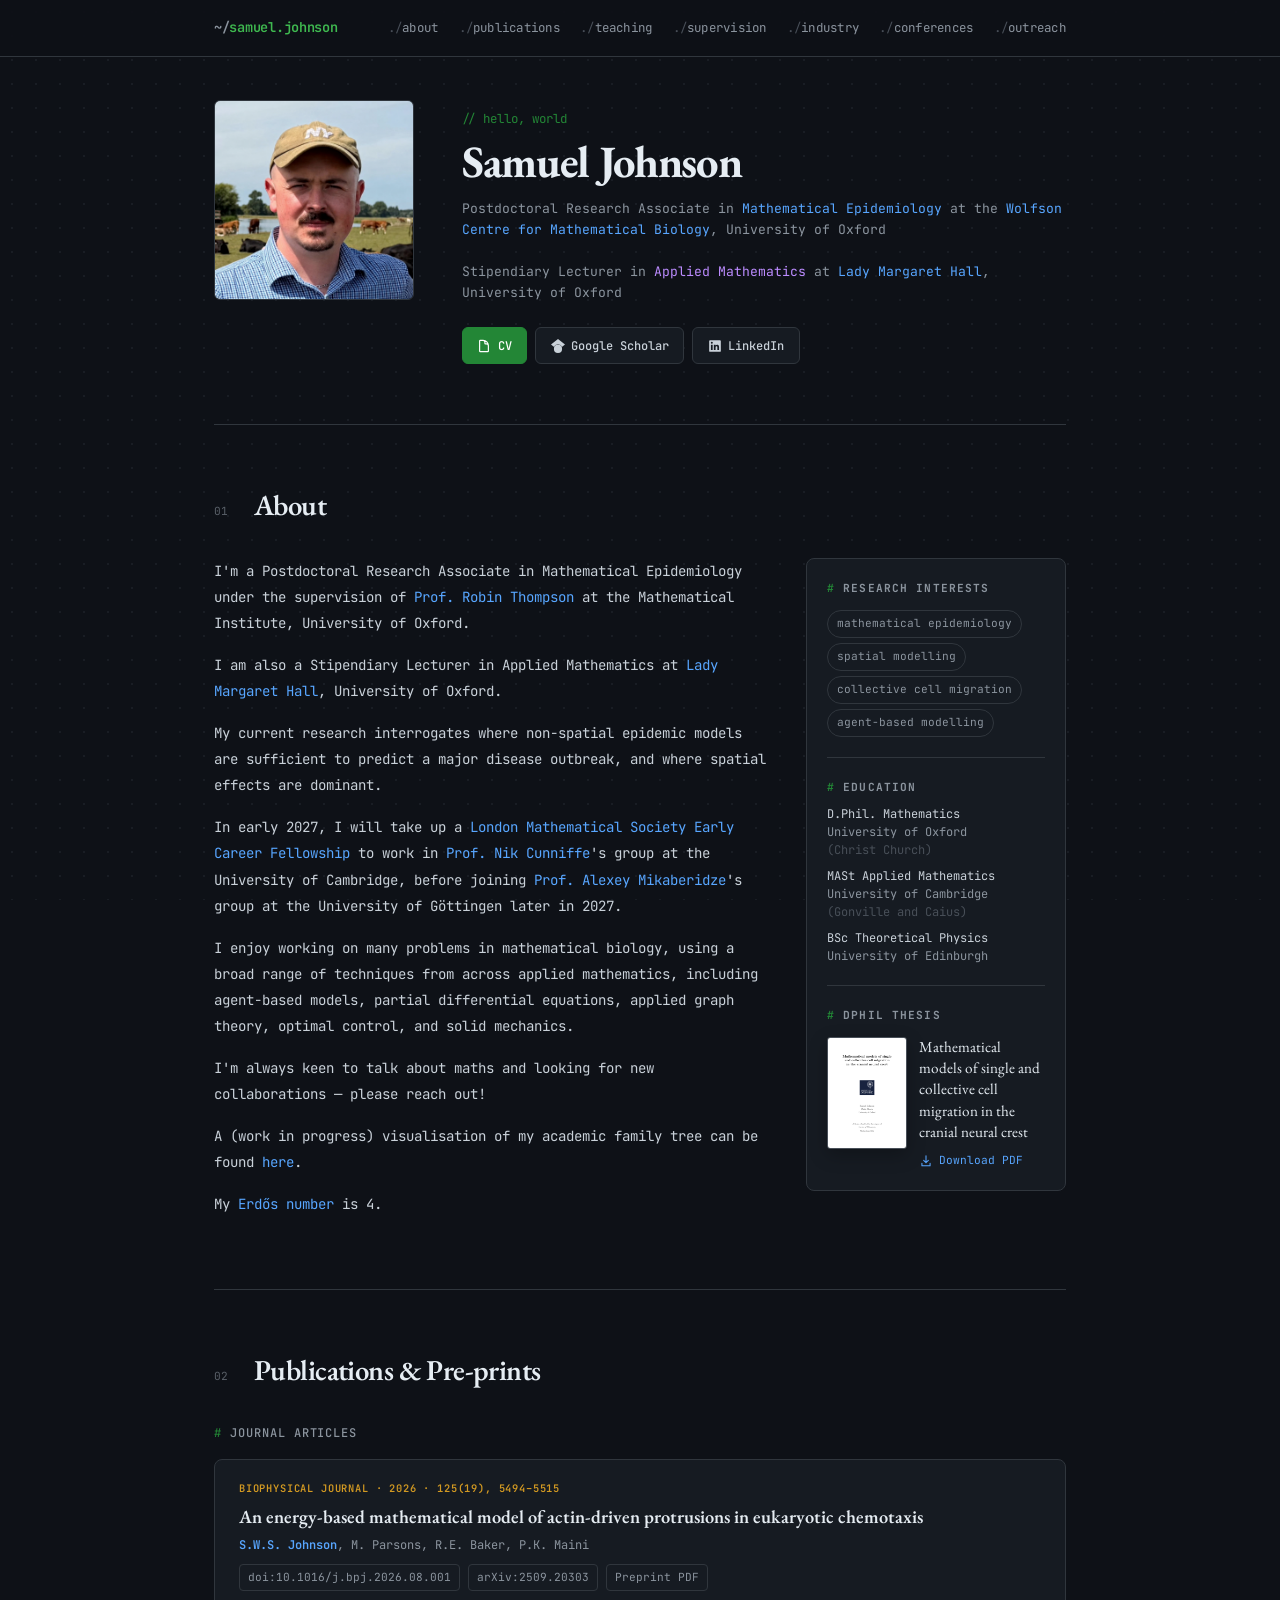
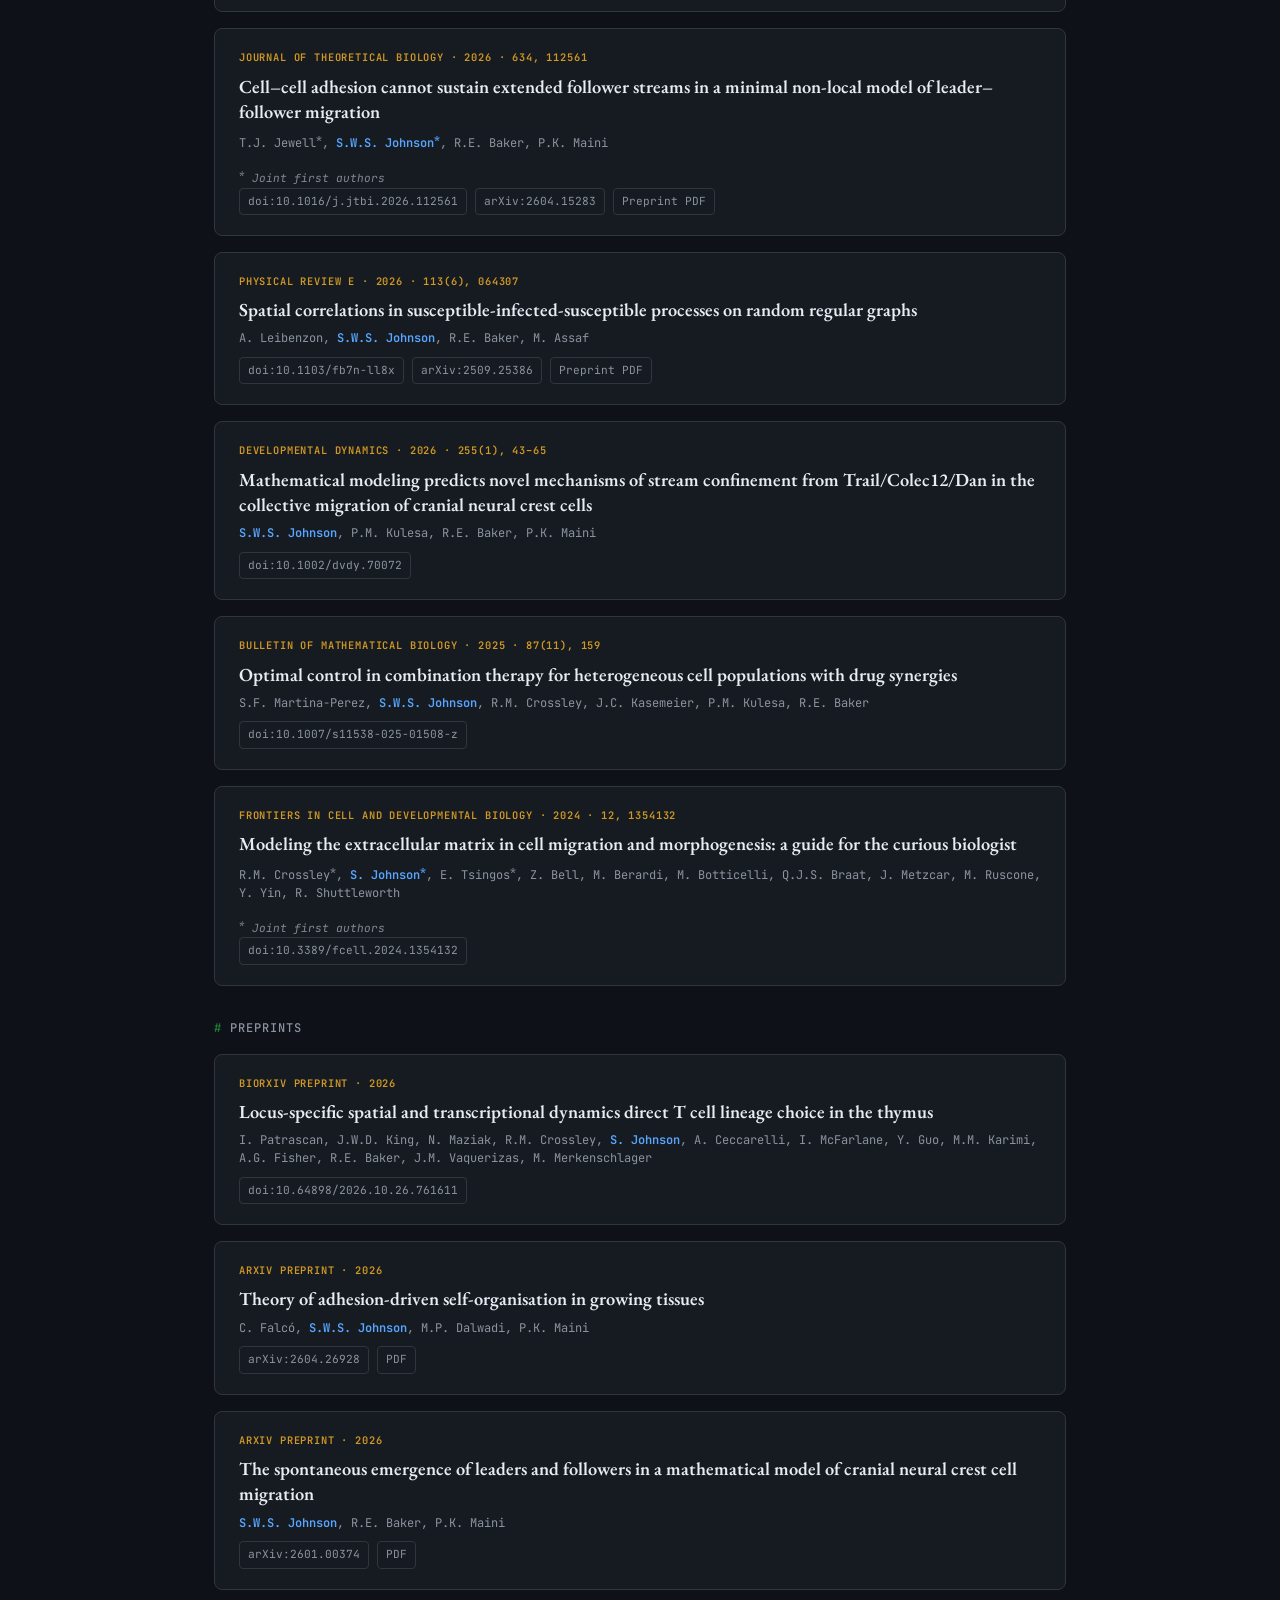
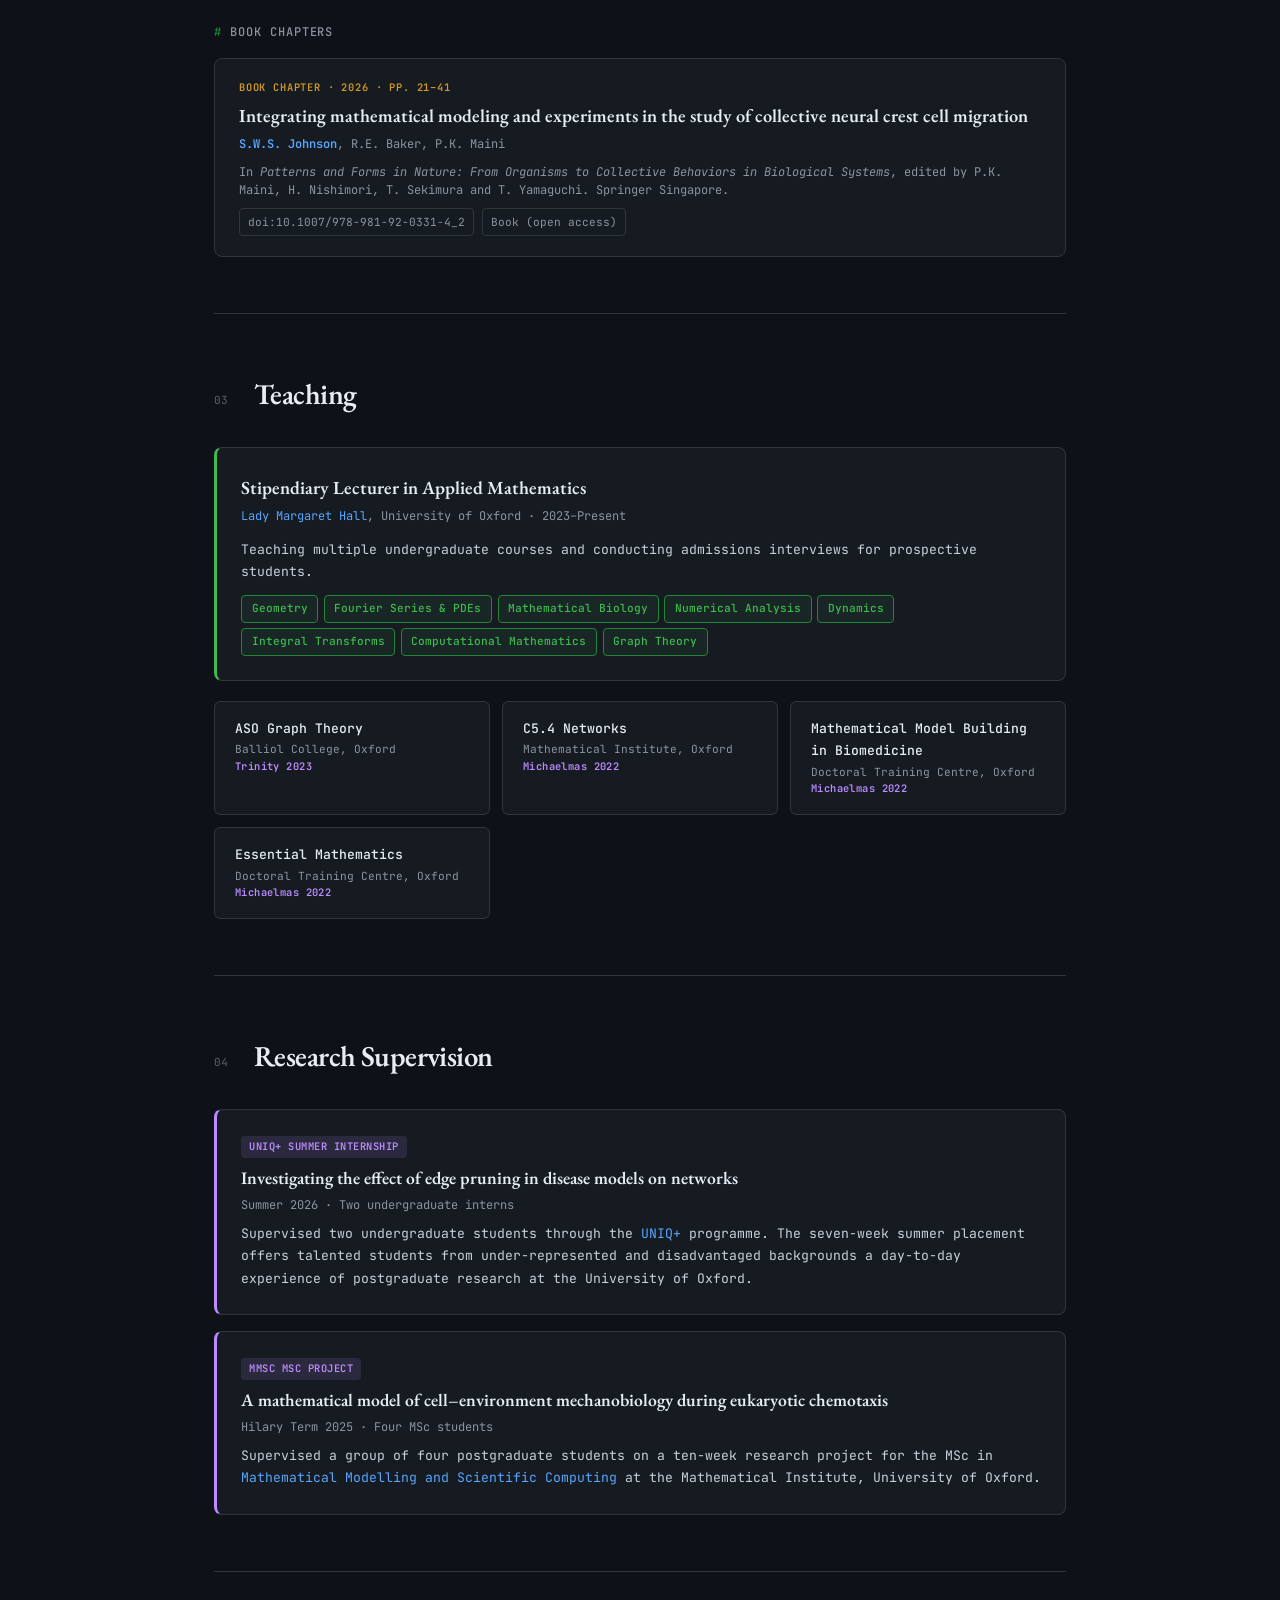
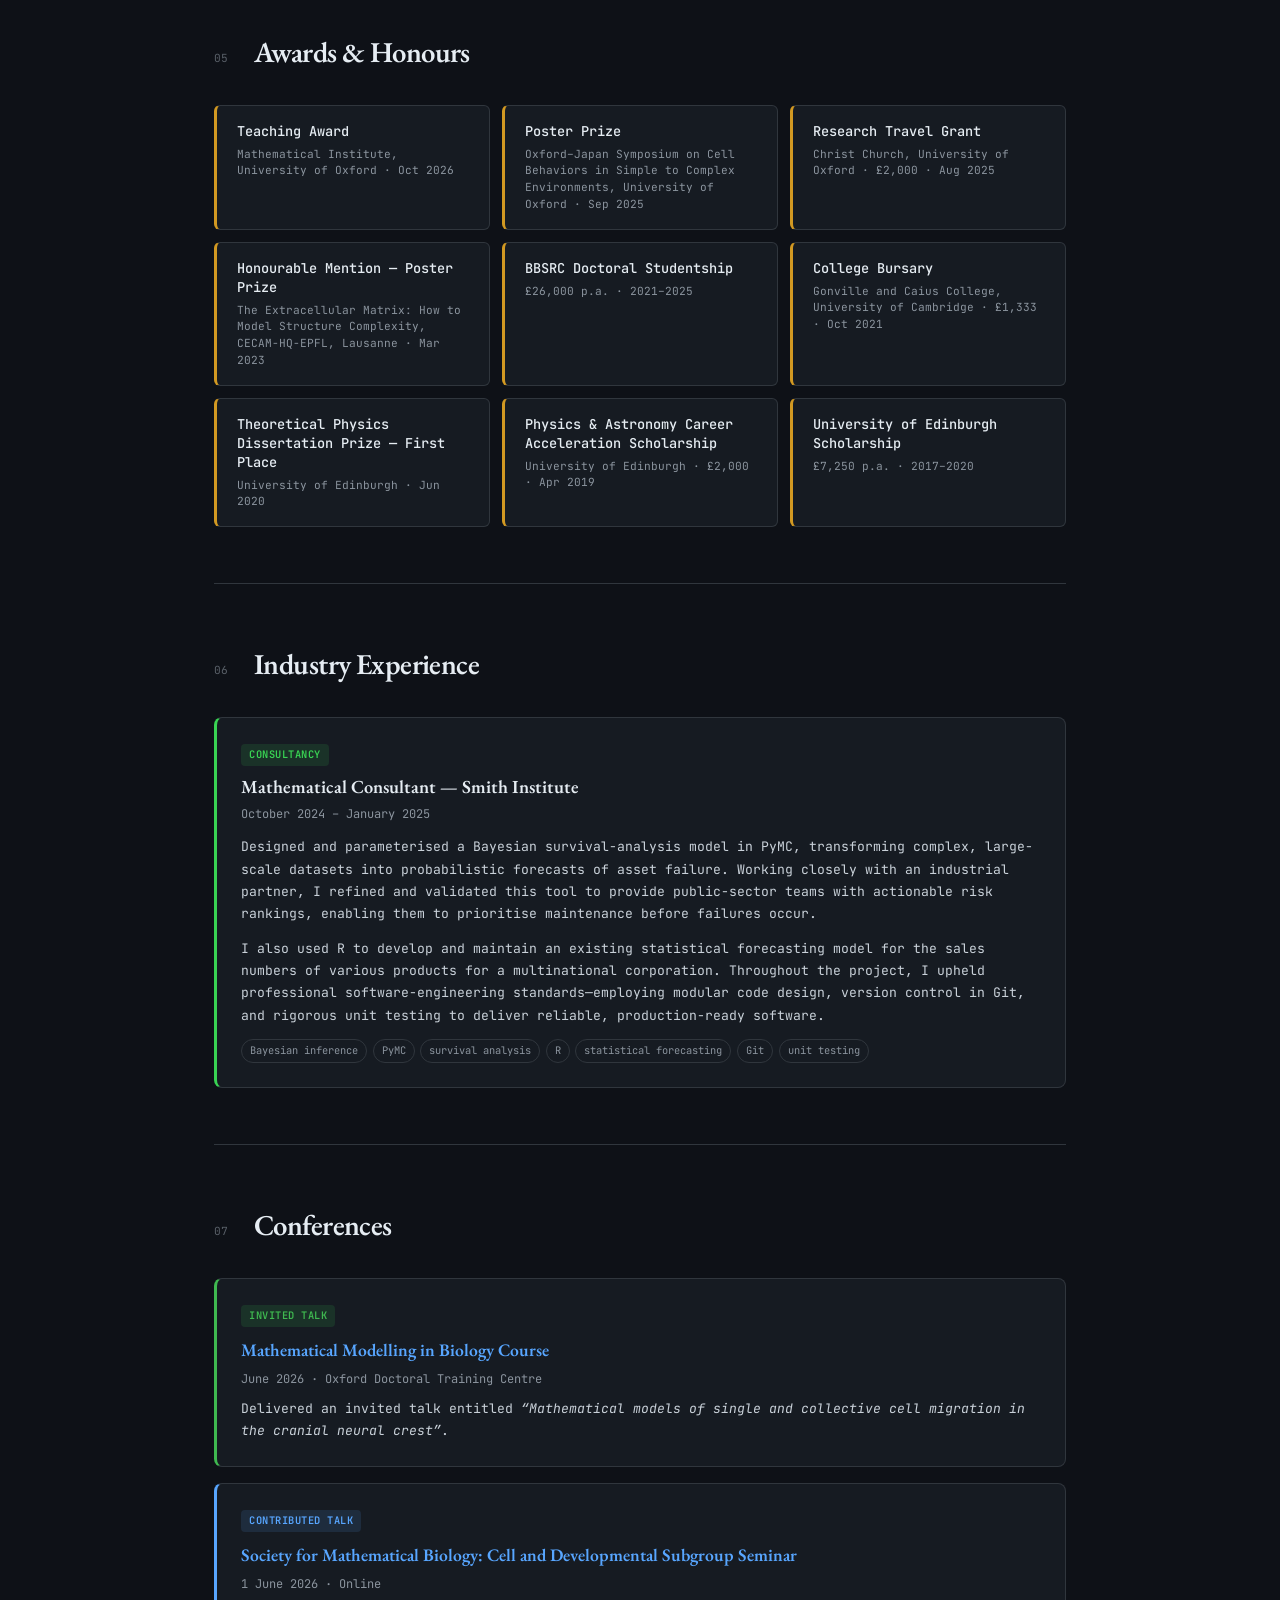
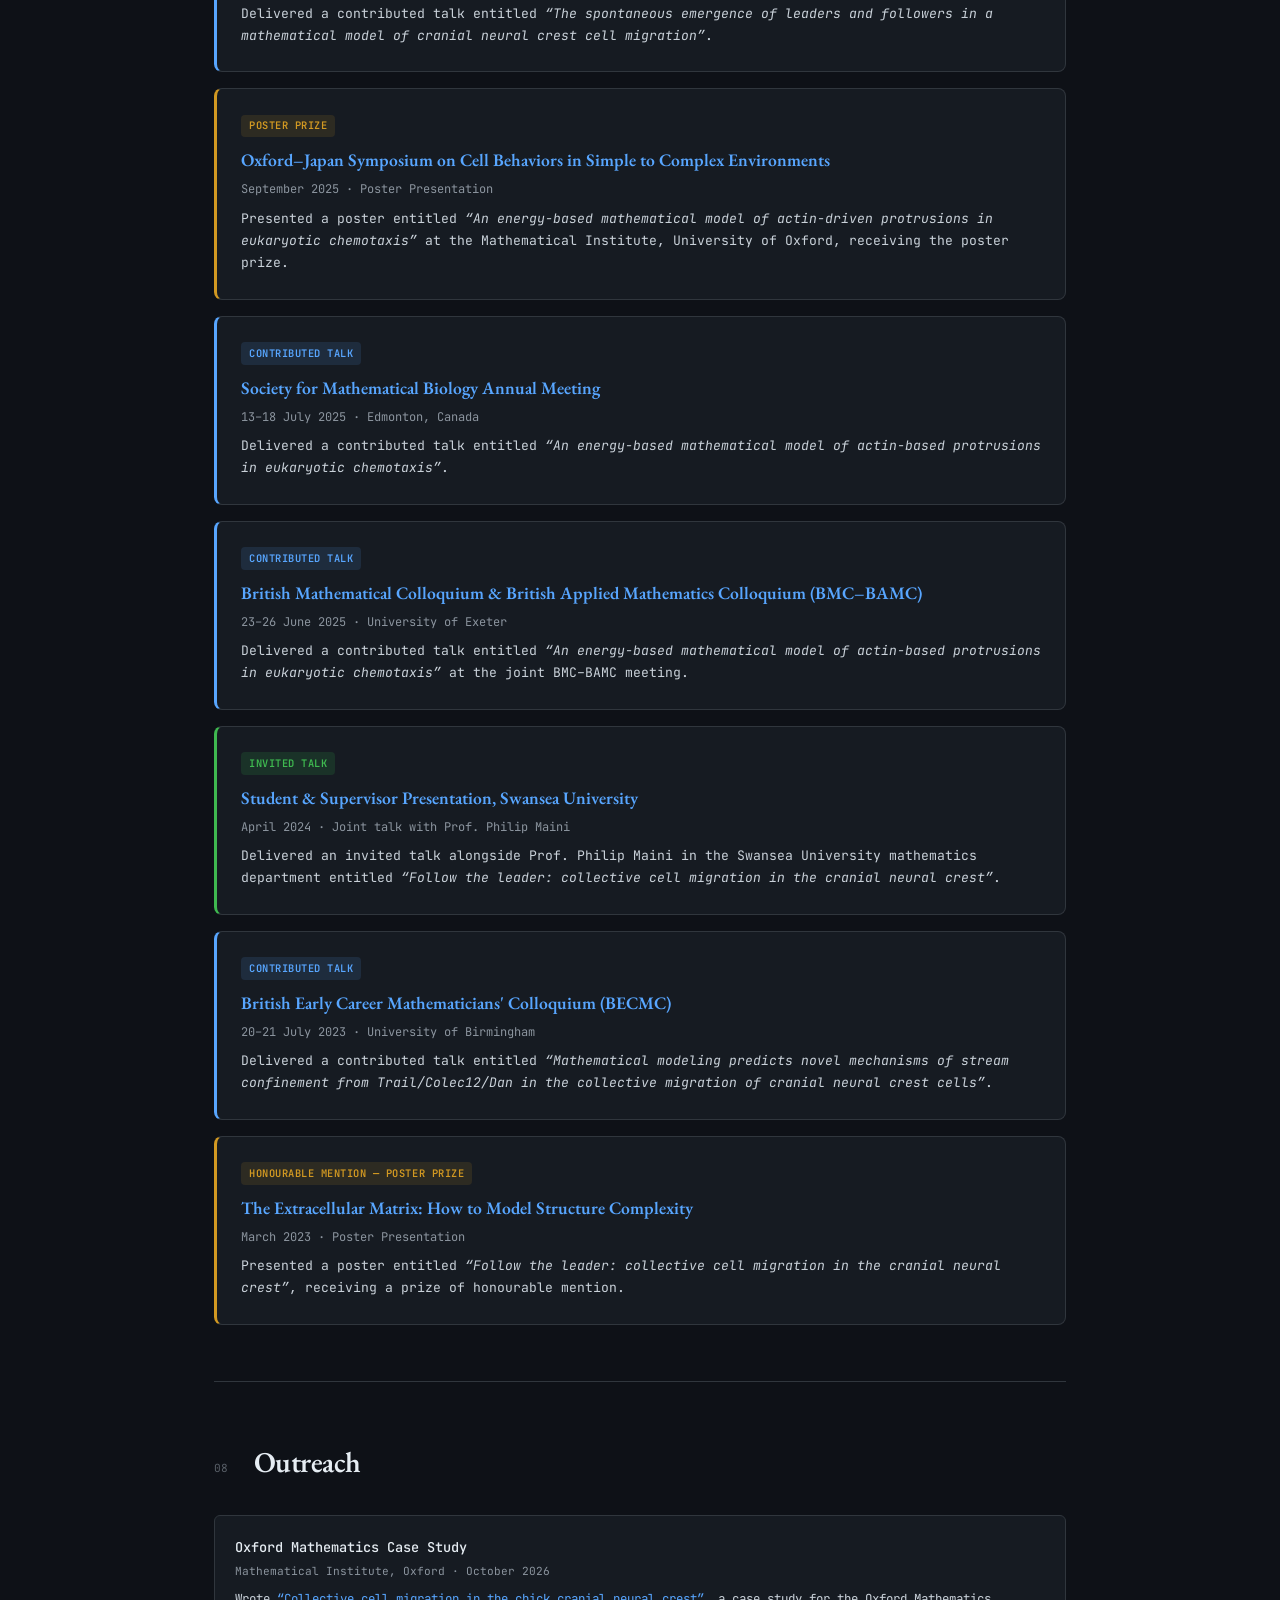
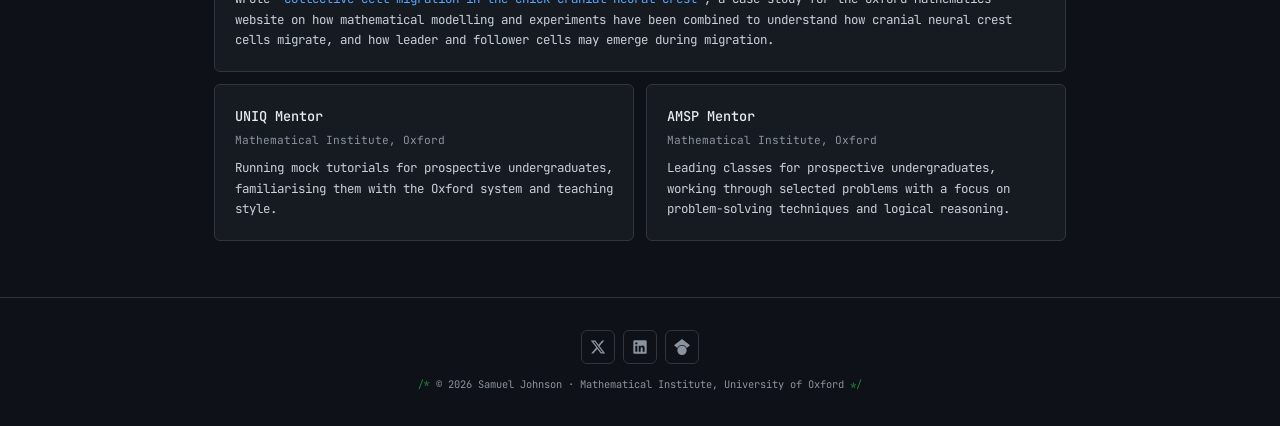
==== commit 20a87385: "Update biography details and fellowship information" ====
--- a/index.html
+++ b/index.html
@@ -464,7 +464,7 @@
       <a href="https://www.lmh.ox.ac.uk/">Lady Margaret Hall</a>, University of Oxford
     </div>
     <div class="hero-links">
-      <a href="https://drive.google.com/file/d/1c9-QgS2E_T-gpMCwnIKefXIxRT0XzN7o/view?usp=sharing" class="btn btn-primary" target="_blank">
+      <a href="https://drive.google.com/file/d/1ZeDxF87vyu8_lPVf47xZauEX866ps_22/view?usp=sharing" class="btn btn-primary" target="_blank">
         <svg xmlns="http://www.w3.org/2000/svg" fill="none" viewBox="0 0 24 24" stroke-width="2" stroke="currentColor"><path stroke-linecap="round" stroke-linejoin="round" d="M19.5 14.25v-2.625a3.375 3.375 0 0 0-3.375-3.375h-1.5A1.125 1.125 0 0 1 13.5 7.125v-1.5a3.375 3.375 0 0 0-3.375-3.375H8.25m2.25 0H5.625c-.621 0-1.125.504-1.125 1.125v17.25c0 .621.504 1.125 1.125 1.125h12.75c.621 0 1.125-.504 1.125-1.125V11.25a9 9 0 0 0-9-9Z"/></svg>
         CV
       </a>
@@ -493,7 +493,7 @@
         <p>I'm a Postdoctoral Research Associate in Mathematical Epidemiology under the supervision of  <a href="https://www.maths.ox.ac.uk/people/robin.thompson">Prof. Robin Thompson</a> at the Mathematical Institute, University of Oxford.</p>
         <p>I am also a Stipendiary Lecturer in Applied Mathematics at <a href="https://www.lmh.ox.ac.uk/">Lady Margaret Hall</a>, University of Oxford.</p>
         <p>My current research interrogates where non-spatial epidemic models are sufficient to predict a major disease outbreak, and where spatial effects are dominant.</p>
-        <p>Prior to my current project, I completed my DPhil (PhD) under the supervision of <a href="https://people.maths.ox.ac.uk/maini/">Prof. Philip Maini</a> and <a href="https://www.maths.ox.ac.uk/people/ruth.baker">Prof. Ruth Baker</a>, where I constructed mathematical models of single and collective cell migration.</p>
+        <p>In early 2027, I will take up a <a href="https://www.lms.ac.uk/grants/lms-early-career-fellowships">London Mathematical Society Early Career Fellowship</a> to work in <a href="https://www.plantsci.cam.ac.uk/people/nik-cunniffe">Prof. Nik Cunniffe</a>'s group at the University of Cambridge, before joining <a href="https://uni-goettingen.de/en/703409.html">Prof. Alexey Mikaberidze</a>'s group at the University of Göttingen later in 2027.</p>
         <p>I enjoy working on many problems in mathematical biology, using a broad range of techniques from across applied mathematics, including agent-based models, partial differential equations, applied graph theory, optimal control, and solid mechanics.</p>
         <p>I'm always keen to talk about maths and looking for new collaborations — please reach out!</p>
         <p>A (work in progress) visualisation of my academic family tree can be found <a href="genealogy.html">here</a>.</p>
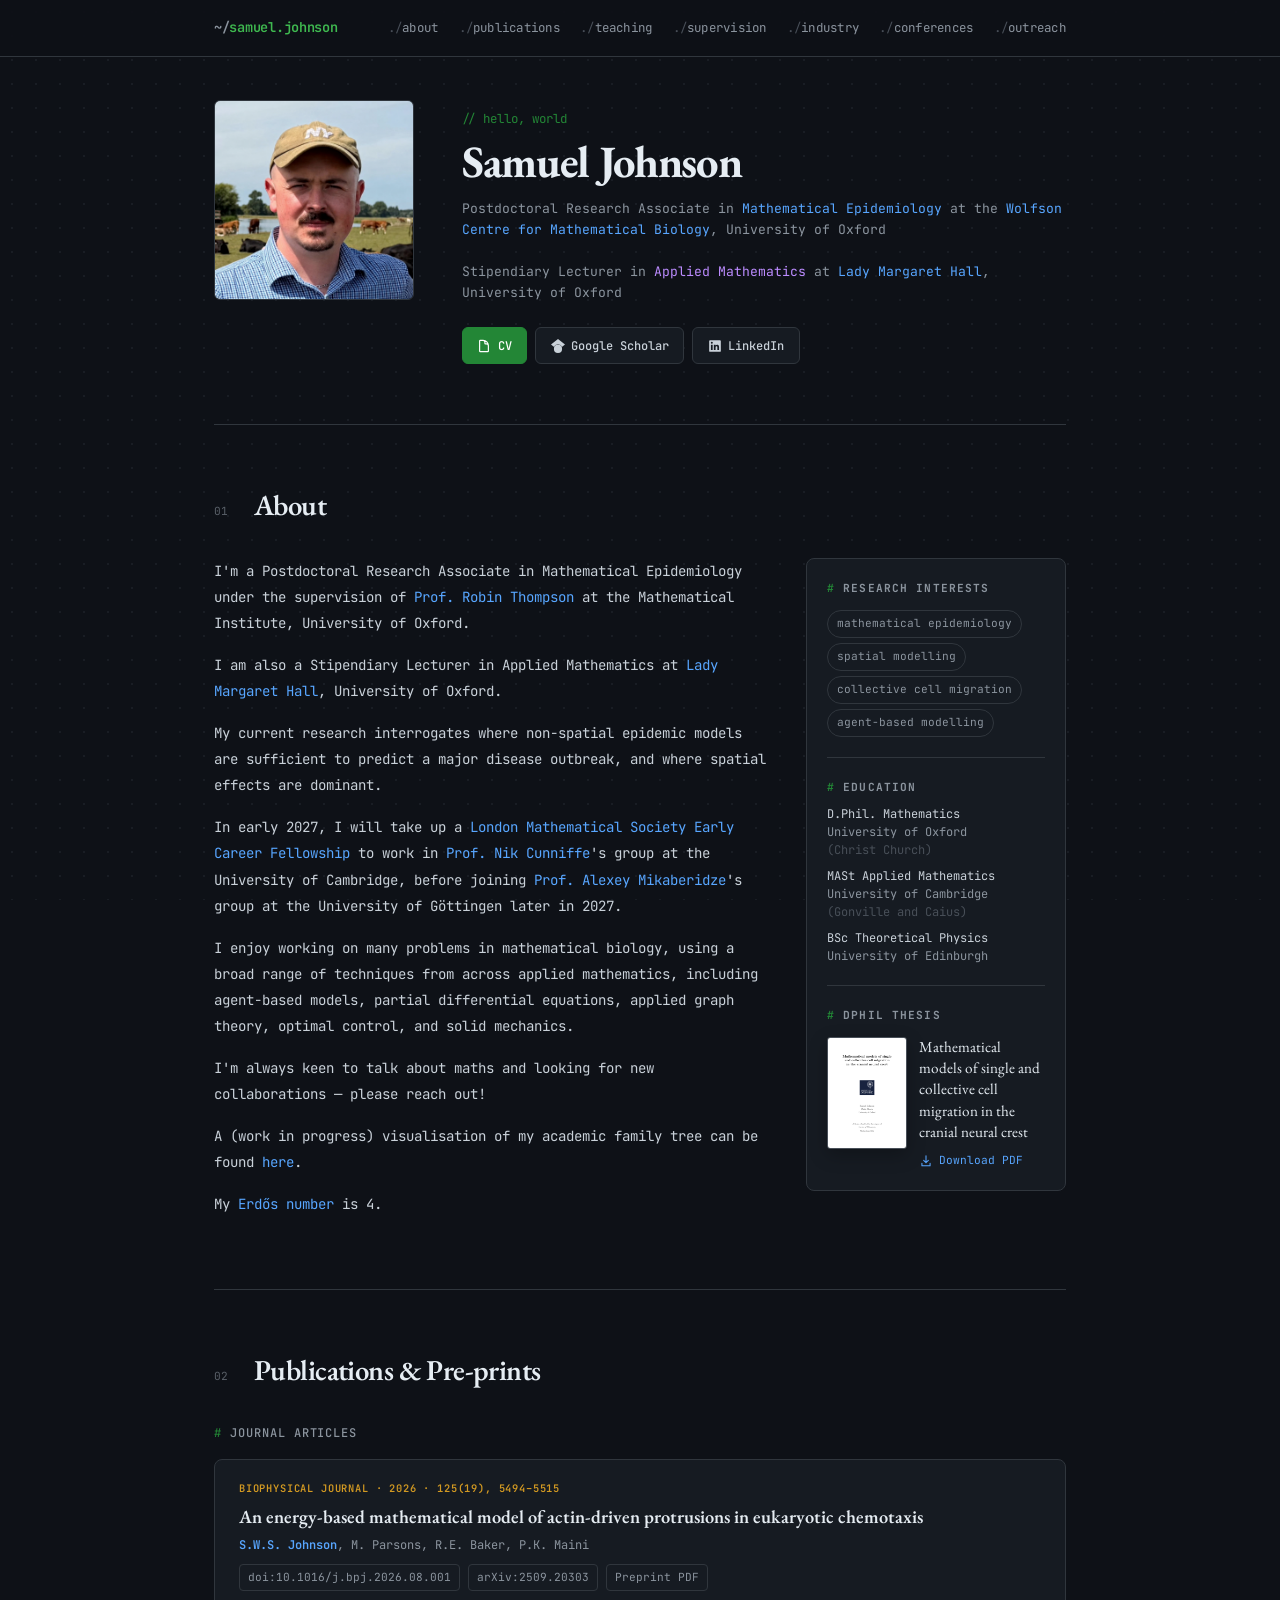
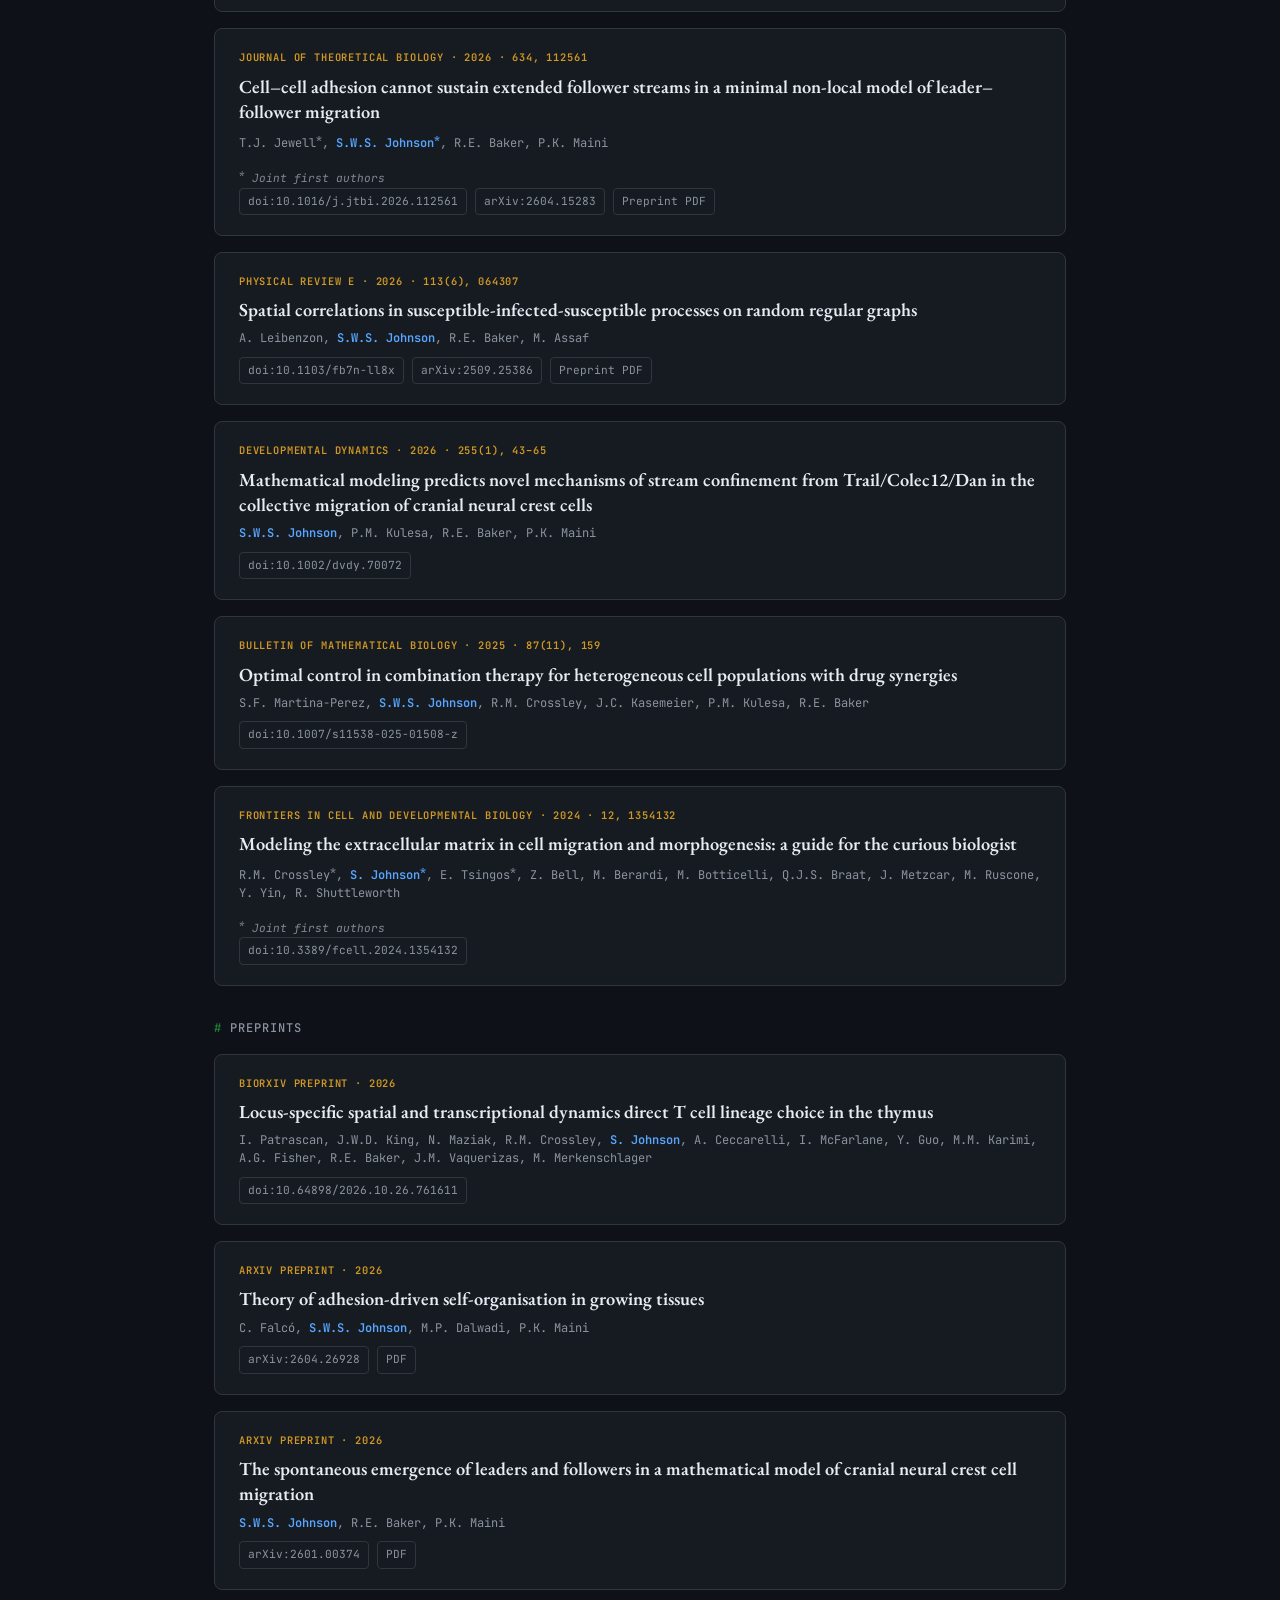
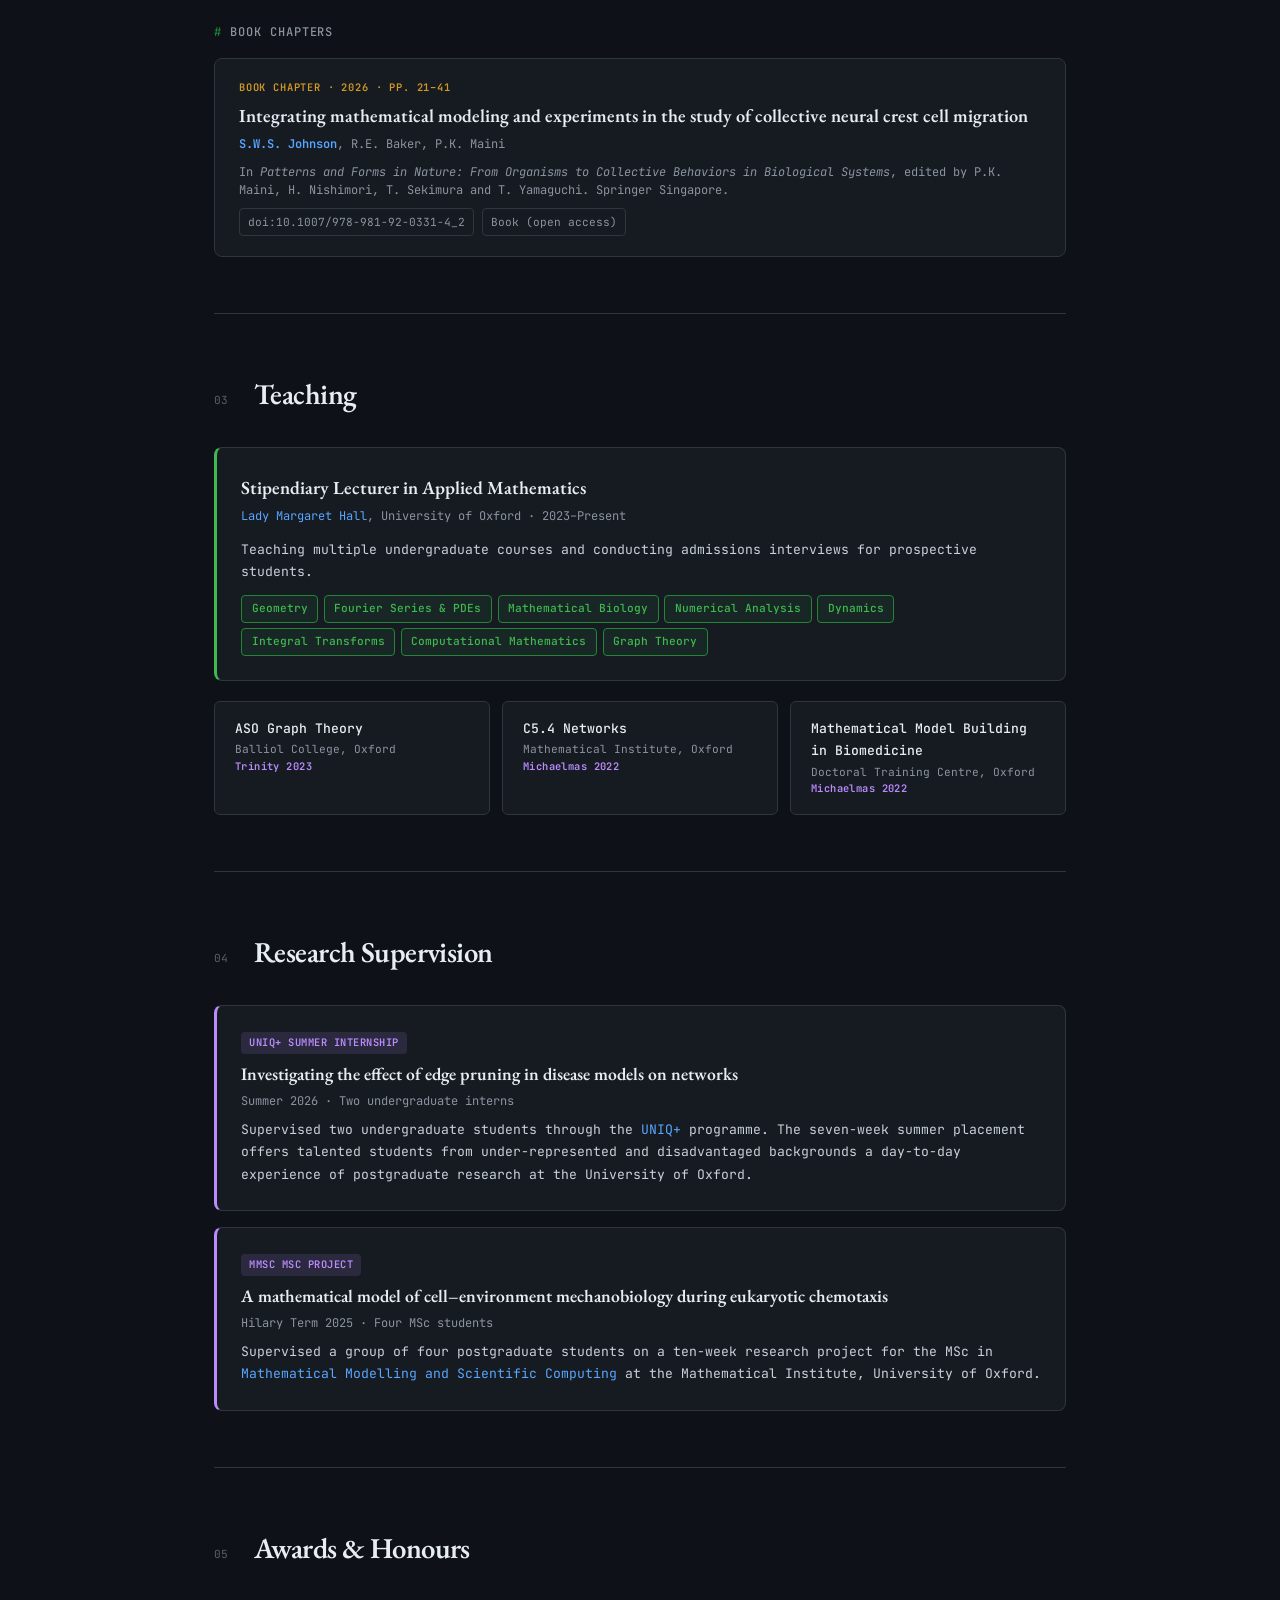
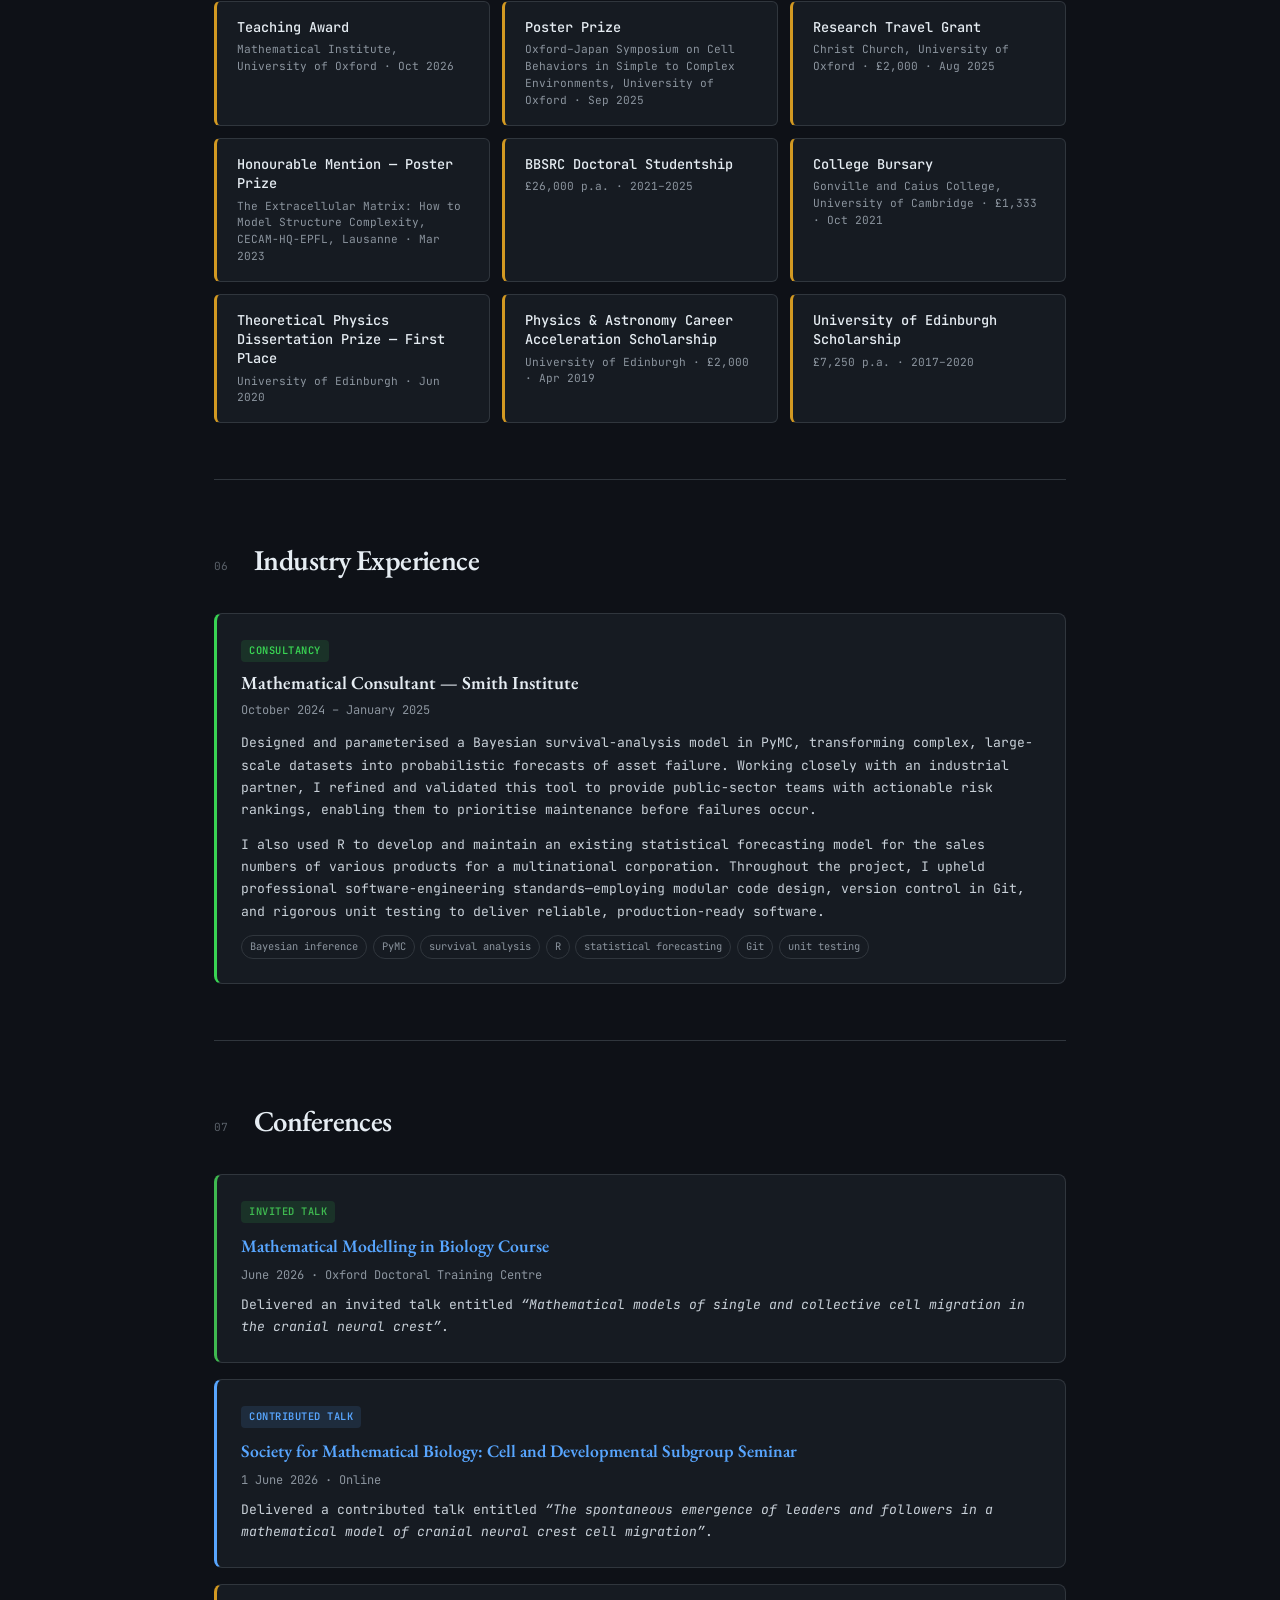
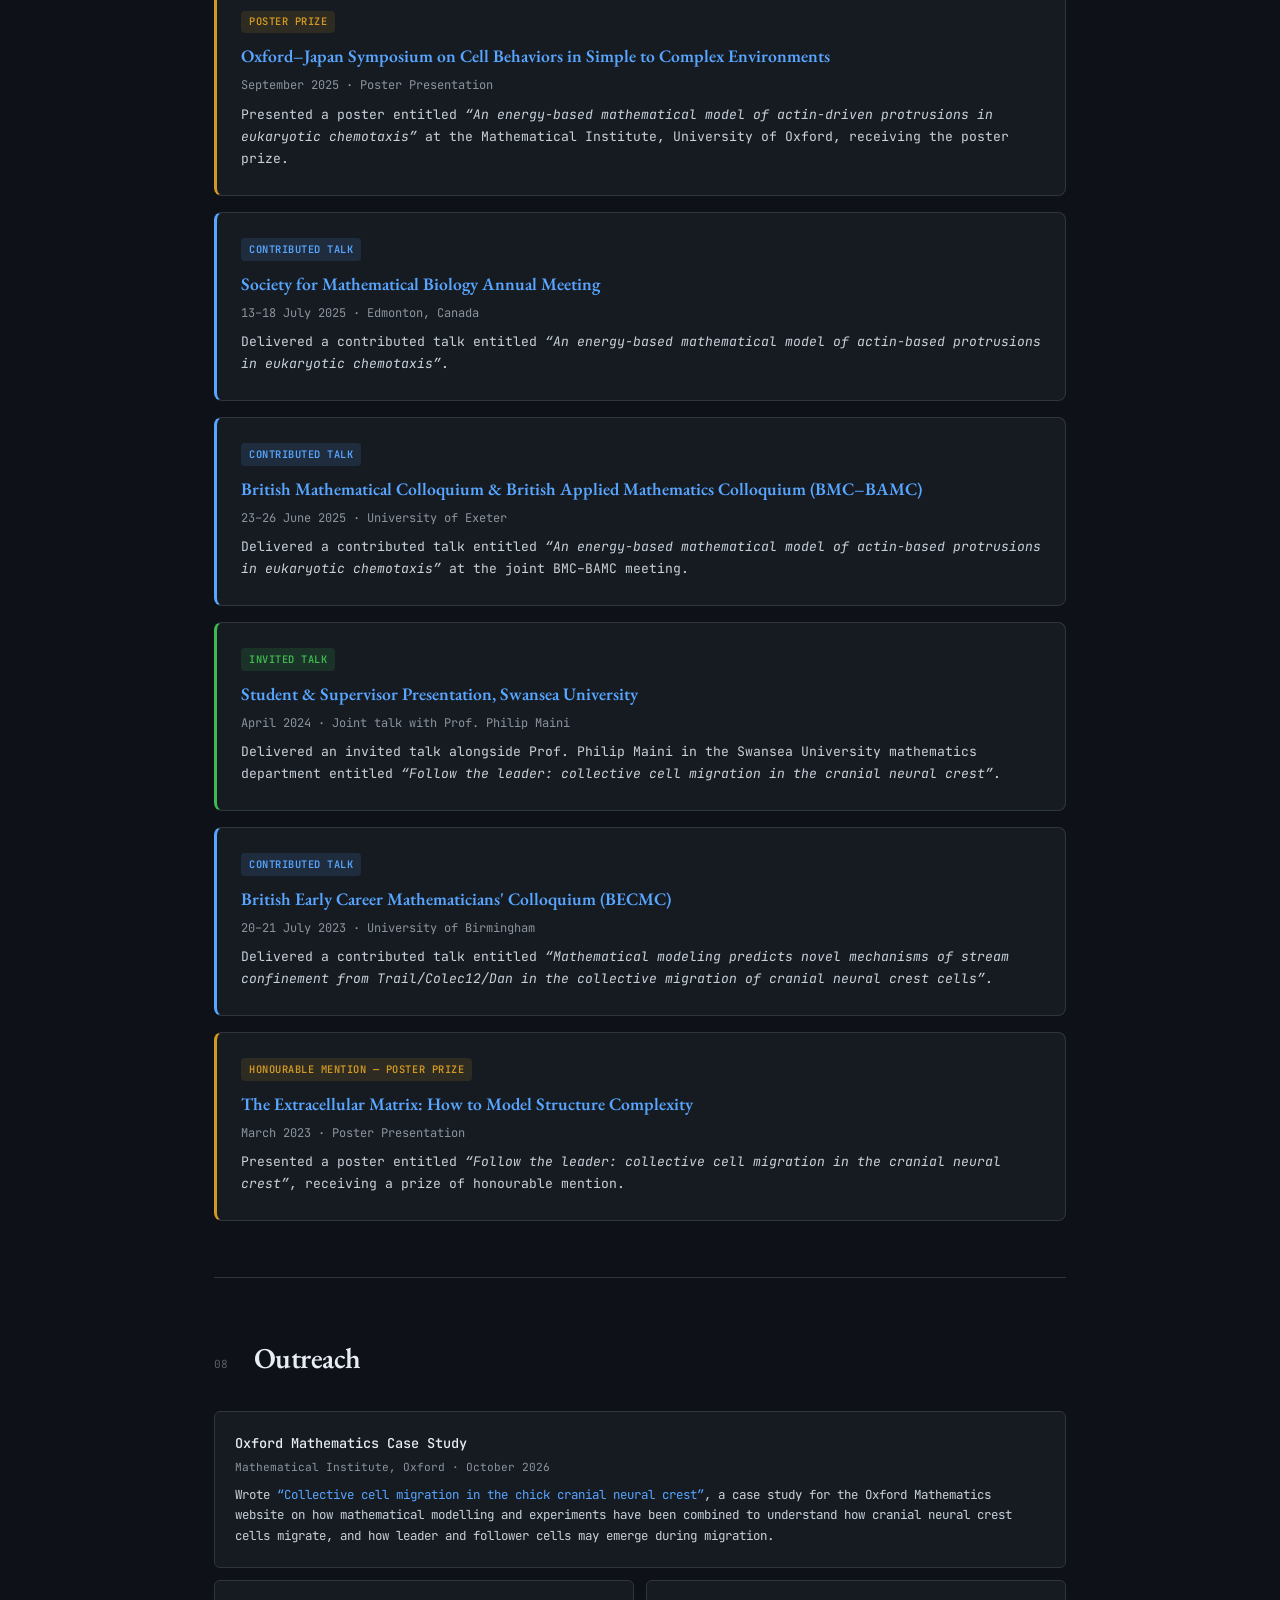
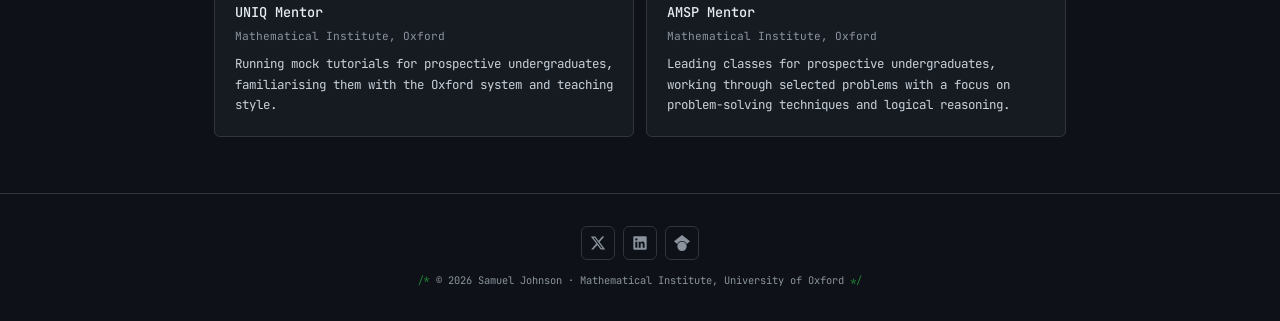
==== commit 65227a9d: "Remove 'Essential Mathematics' teaching card Removed the 'Essential Mathematics' teaching card from " ====
--- a/index.html
+++ b/index.html
@@ -719,7 +719,6 @@
       <div class="teach-card fade-up"><h4>ASO Graph Theory</h4><div class="meta">Balliol College, Oxford</div><div class="term">Trinity 2023</div></div>
       <div class="teach-card fade-up"><h4>C5.4 Networks</h4><div class="meta">Mathematical Institute, Oxford</div><div class="term">Michaelmas 2022</div></div>
       <div class="teach-card fade-up"><h4>Mathematical Model Building in Biomedicine</h4><div class="meta">Doctoral Training Centre, Oxford</div><div class="term">Michaelmas 2022</div></div>
-      <div class="teach-card fade-up"><h4>Essential Mathematics</h4><div class="meta">Doctoral Training Centre, Oxford</div><div class="term">Michaelmas 2022</div></div>
     </div>
   </section>
 
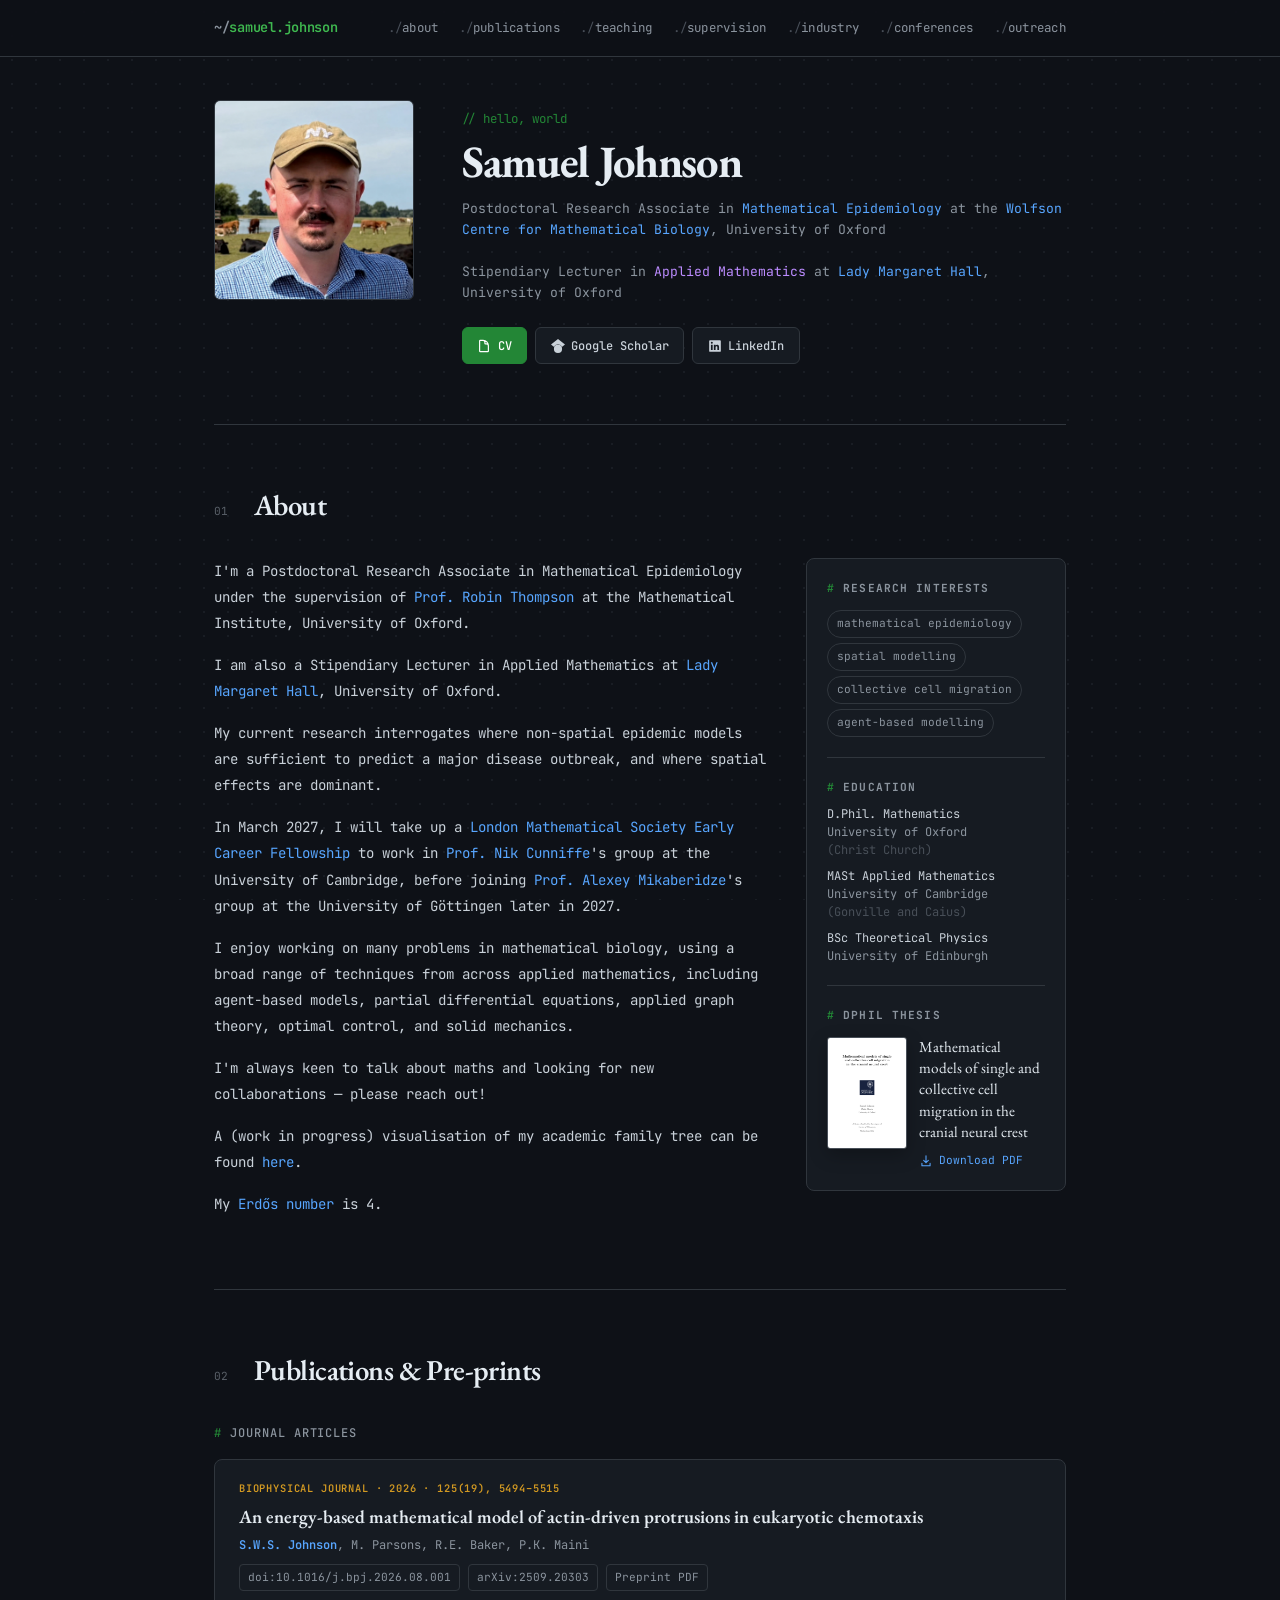
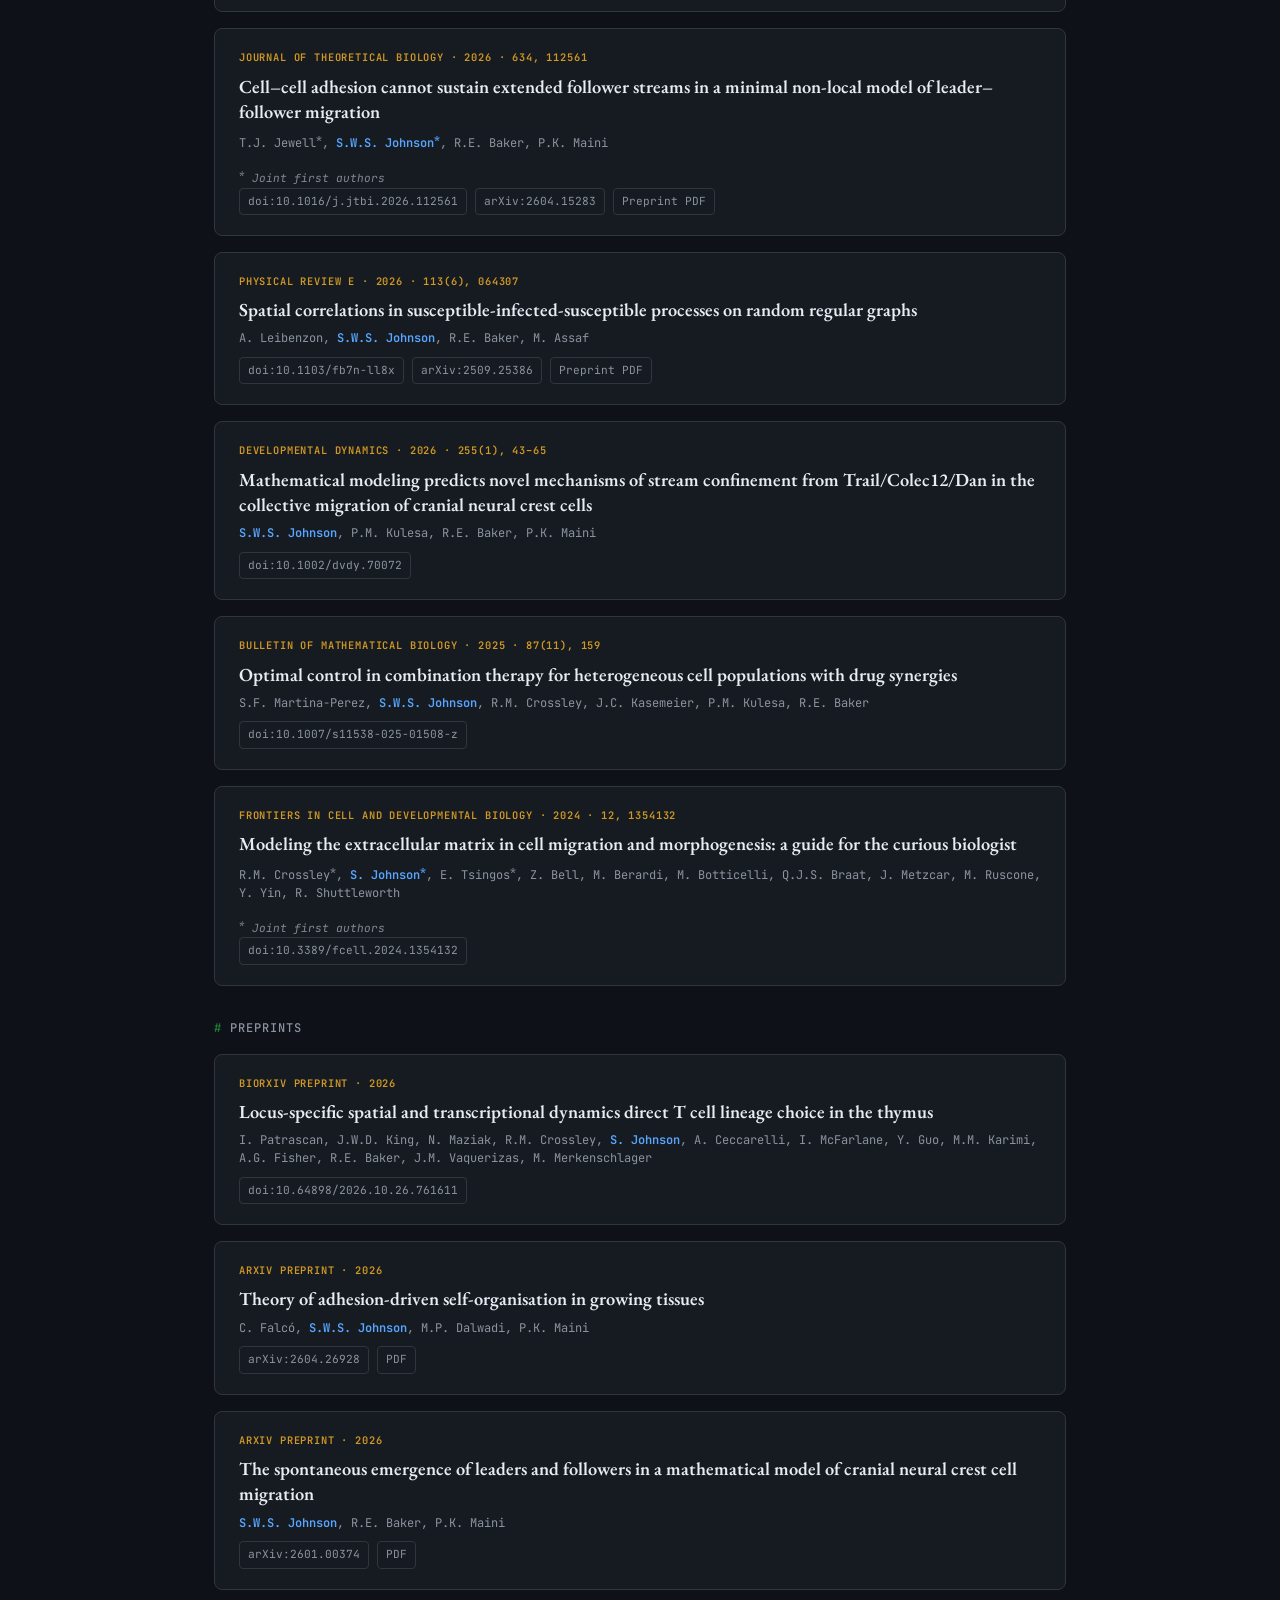
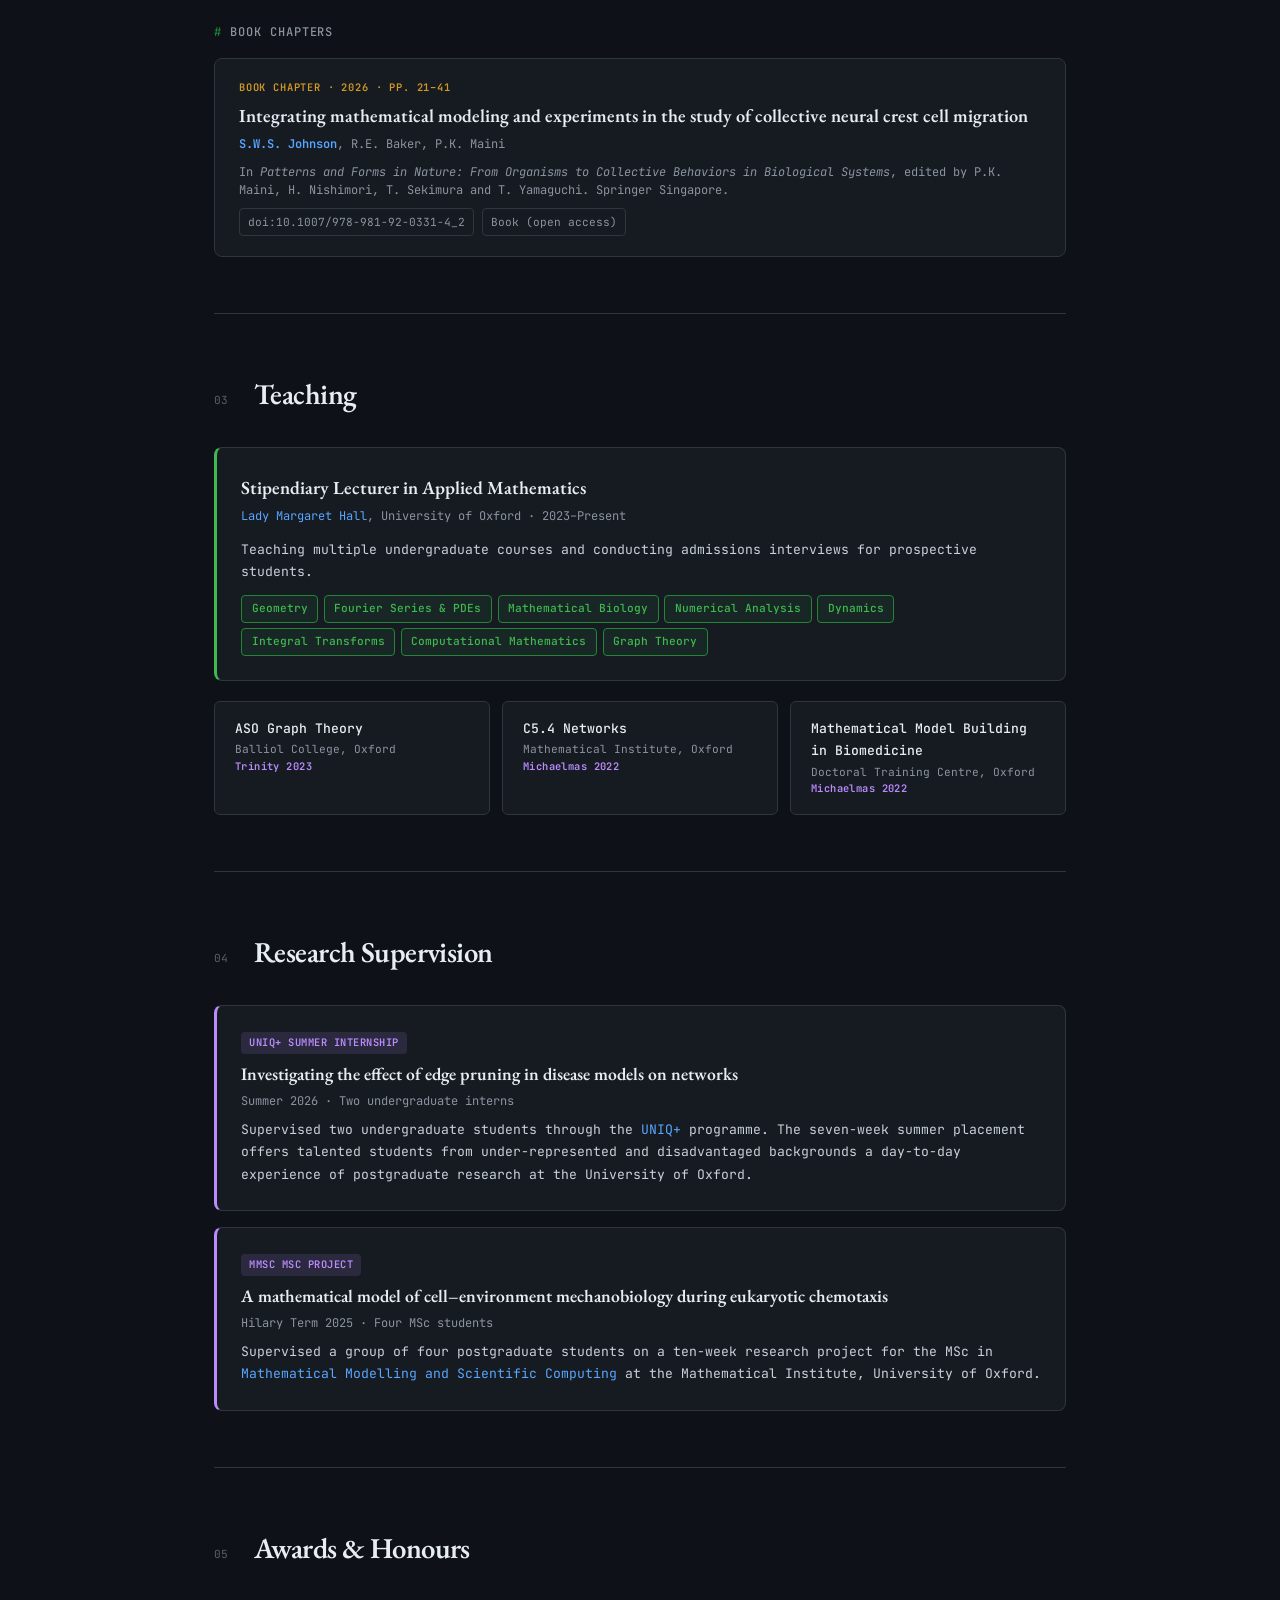
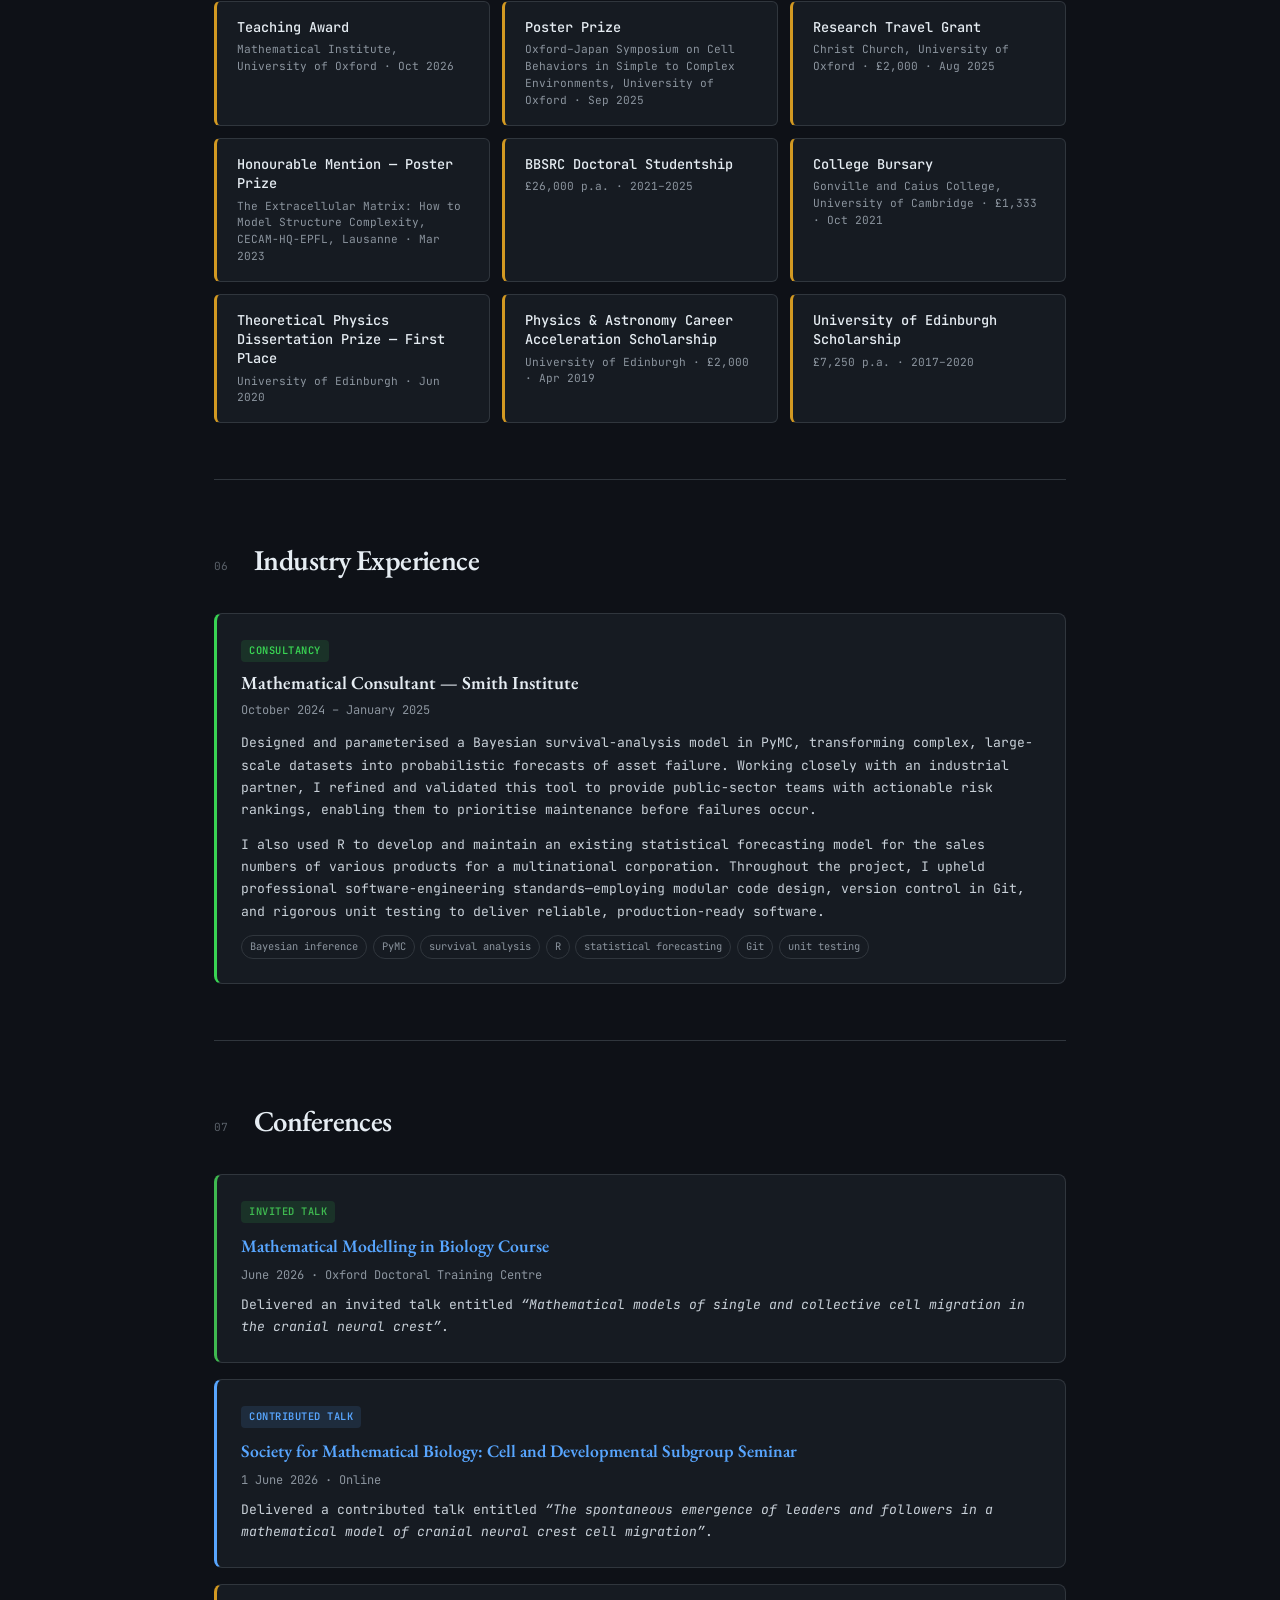
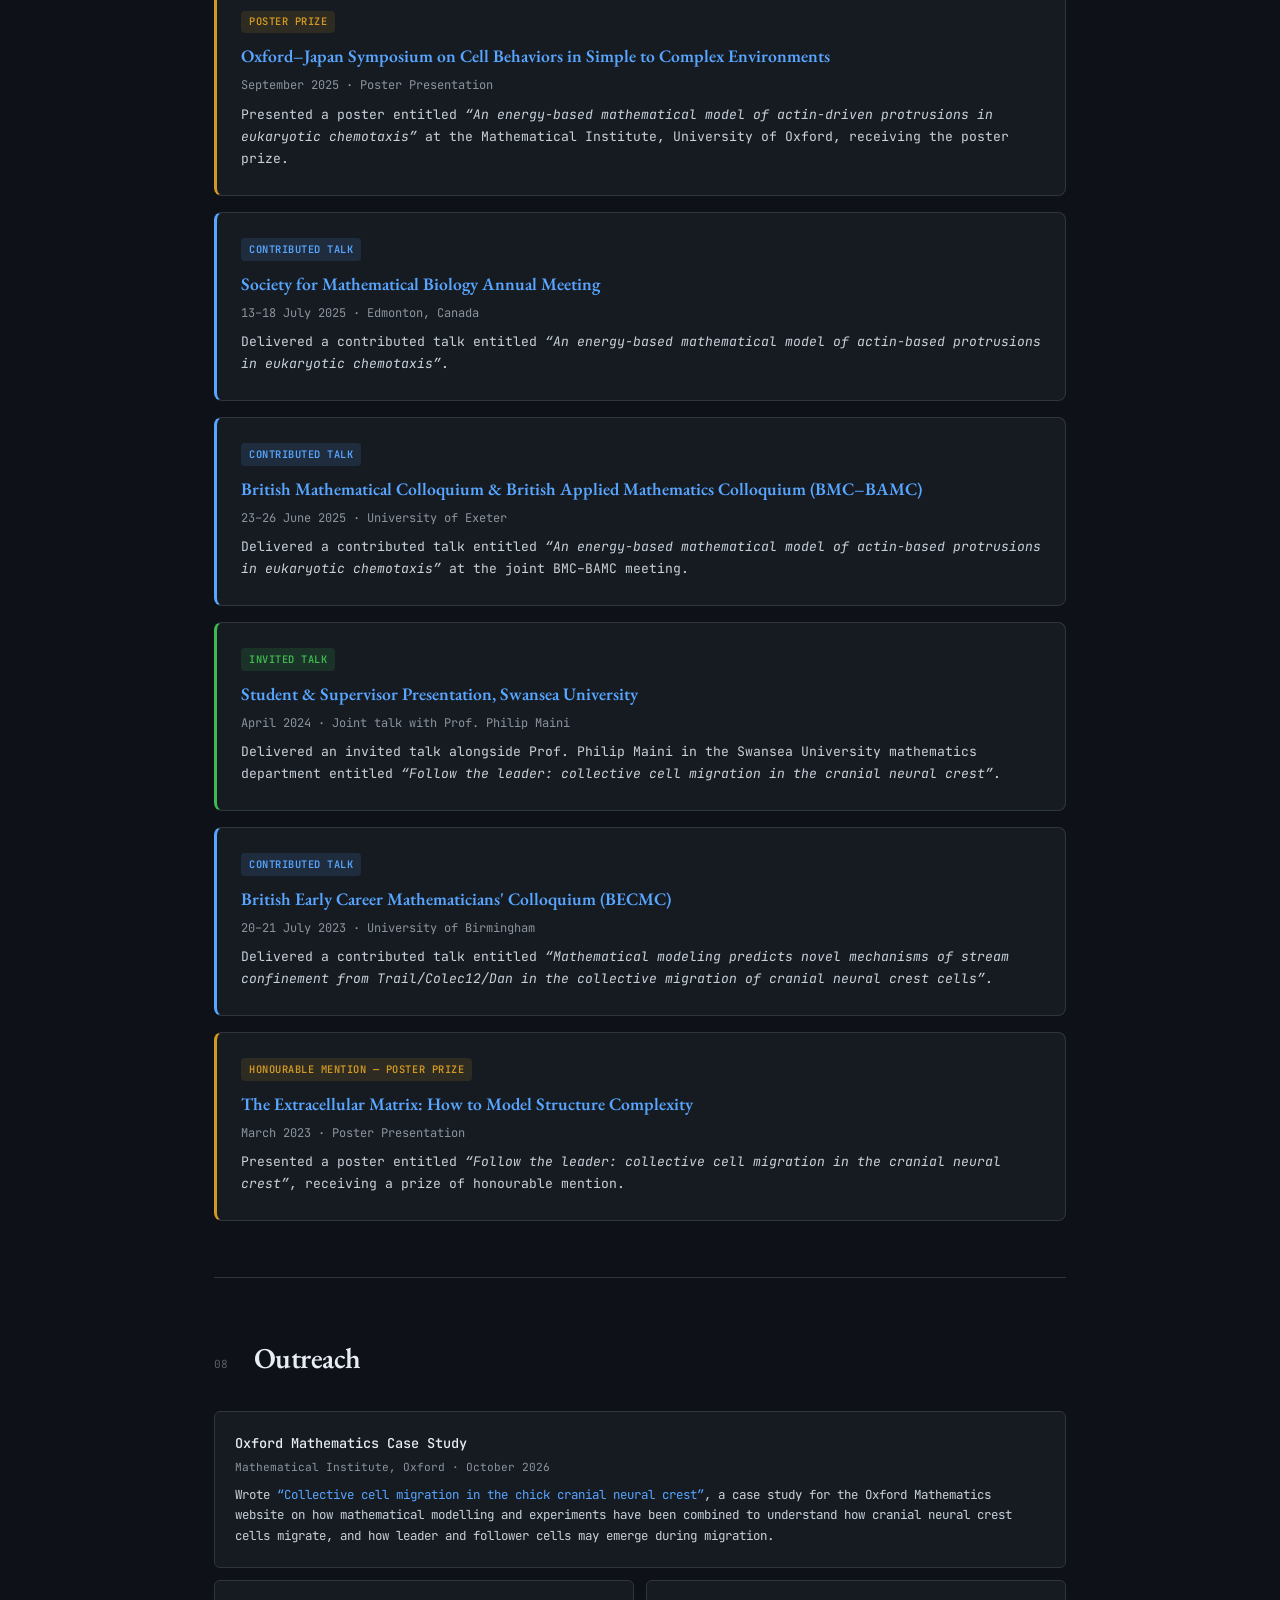
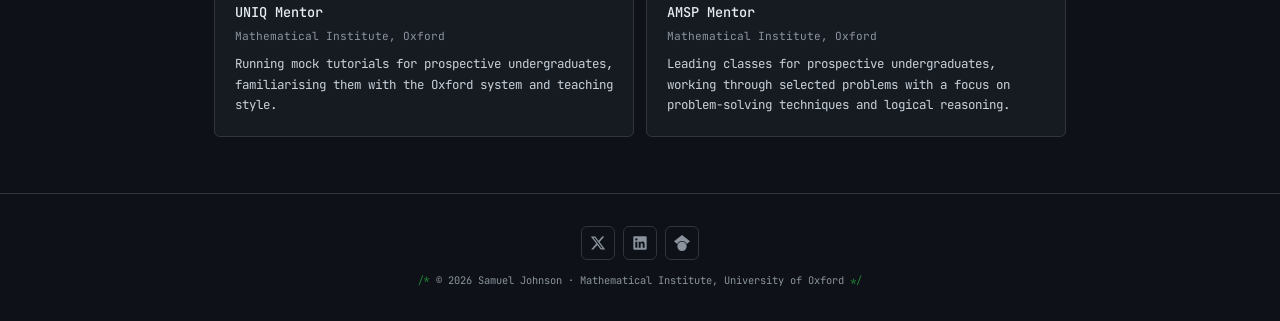
==== commit d8628b9f: "Update fellowship start date from early to March 2027" ====
--- a/index.html
+++ b/index.html
@@ -464,7 +464,7 @@
       <a href="https://www.lmh.ox.ac.uk/">Lady Margaret Hall</a>, University of Oxford
     </div>
     <div class="hero-links">
-      <a href="https://drive.google.com/file/d/1ZeDxF87vyu8_lPVf47xZauEX866ps_22/view?usp=sharing" class="btn btn-primary" target="_blank">
+      <a href="cv.pdf" class="btn btn-primary" target="_blank">
         <svg xmlns="http://www.w3.org/2000/svg" fill="none" viewBox="0 0 24 24" stroke-width="2" stroke="currentColor"><path stroke-linecap="round" stroke-linejoin="round" d="M19.5 14.25v-2.625a3.375 3.375 0 0 0-3.375-3.375h-1.5A1.125 1.125 0 0 1 13.5 7.125v-1.5a3.375 3.375 0 0 0-3.375-3.375H8.25m2.25 0H5.625c-.621 0-1.125.504-1.125 1.125v17.25c0 .621.504 1.125 1.125 1.125h12.75c.621 0 1.125-.504 1.125-1.125V11.25a9 9 0 0 0-9-9Z"/></svg>
         CV
       </a>
@@ -493,7 +493,7 @@
         <p>I'm a Postdoctoral Research Associate in Mathematical Epidemiology under the supervision of  <a href="https://www.maths.ox.ac.uk/people/robin.thompson">Prof. Robin Thompson</a> at the Mathematical Institute, University of Oxford.</p>
         <p>I am also a Stipendiary Lecturer in Applied Mathematics at <a href="https://www.lmh.ox.ac.uk/">Lady Margaret Hall</a>, University of Oxford.</p>
         <p>My current research interrogates where non-spatial epidemic models are sufficient to predict a major disease outbreak, and where spatial effects are dominant.</p>
-        <p>In early 2027, I will take up a <a href="https://www.lms.ac.uk/grants/lms-early-career-fellowships">London Mathematical Society Early Career Fellowship</a> to work in <a href="https://www.plantsci.cam.ac.uk/people/nik-cunniffe">Prof. Nik Cunniffe</a>'s group at the University of Cambridge, before joining <a href="https://uni-goettingen.de/en/703409.html">Prof. Alexey Mikaberidze</a>'s group at the University of Göttingen later in 2027.</p>
+        <p>In March 2027, I will take up a <a href="https://www.lms.ac.uk/grants/lms-early-career-fellowships">London Mathematical Society Early Career Fellowship</a> to work in <a href="https://www.plantsci.cam.ac.uk/people/nik-cunniffe">Prof. Nik Cunniffe</a>'s group at the University of Cambridge, before joining <a href="https://uni-goettingen.de/en/703409.html">Prof. Alexey Mikaberidze</a>'s group at the University of Göttingen later in 2027.</p>
         <p>I enjoy working on many problems in mathematical biology, using a broad range of techniques from across applied mathematics, including agent-based models, partial differential equations, applied graph theory, optimal control, and solid mechanics.</p>
         <p>I'm always keen to talk about maths and looking for new collaborations — please reach out!</p>
         <p>A (work in progress) visualisation of my academic family tree can be found <a href="genealogy.html">here</a>.</p>
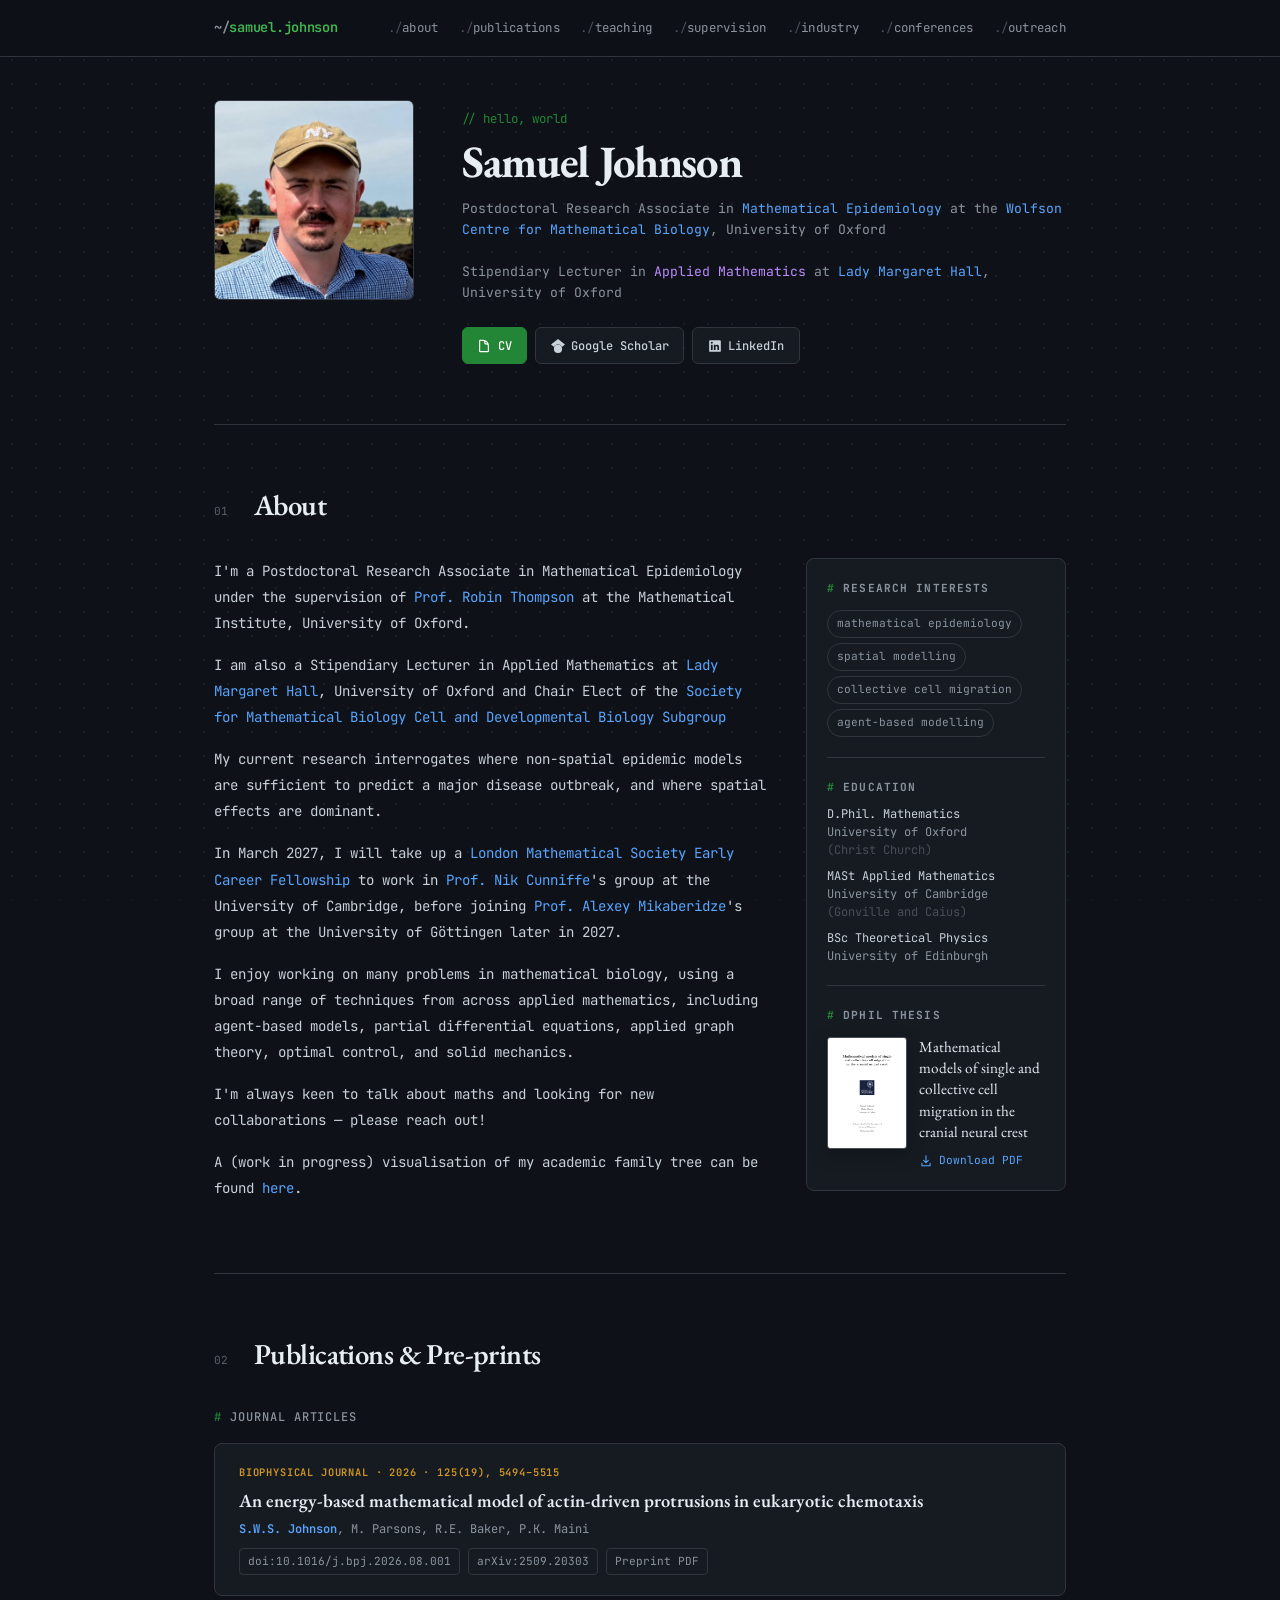
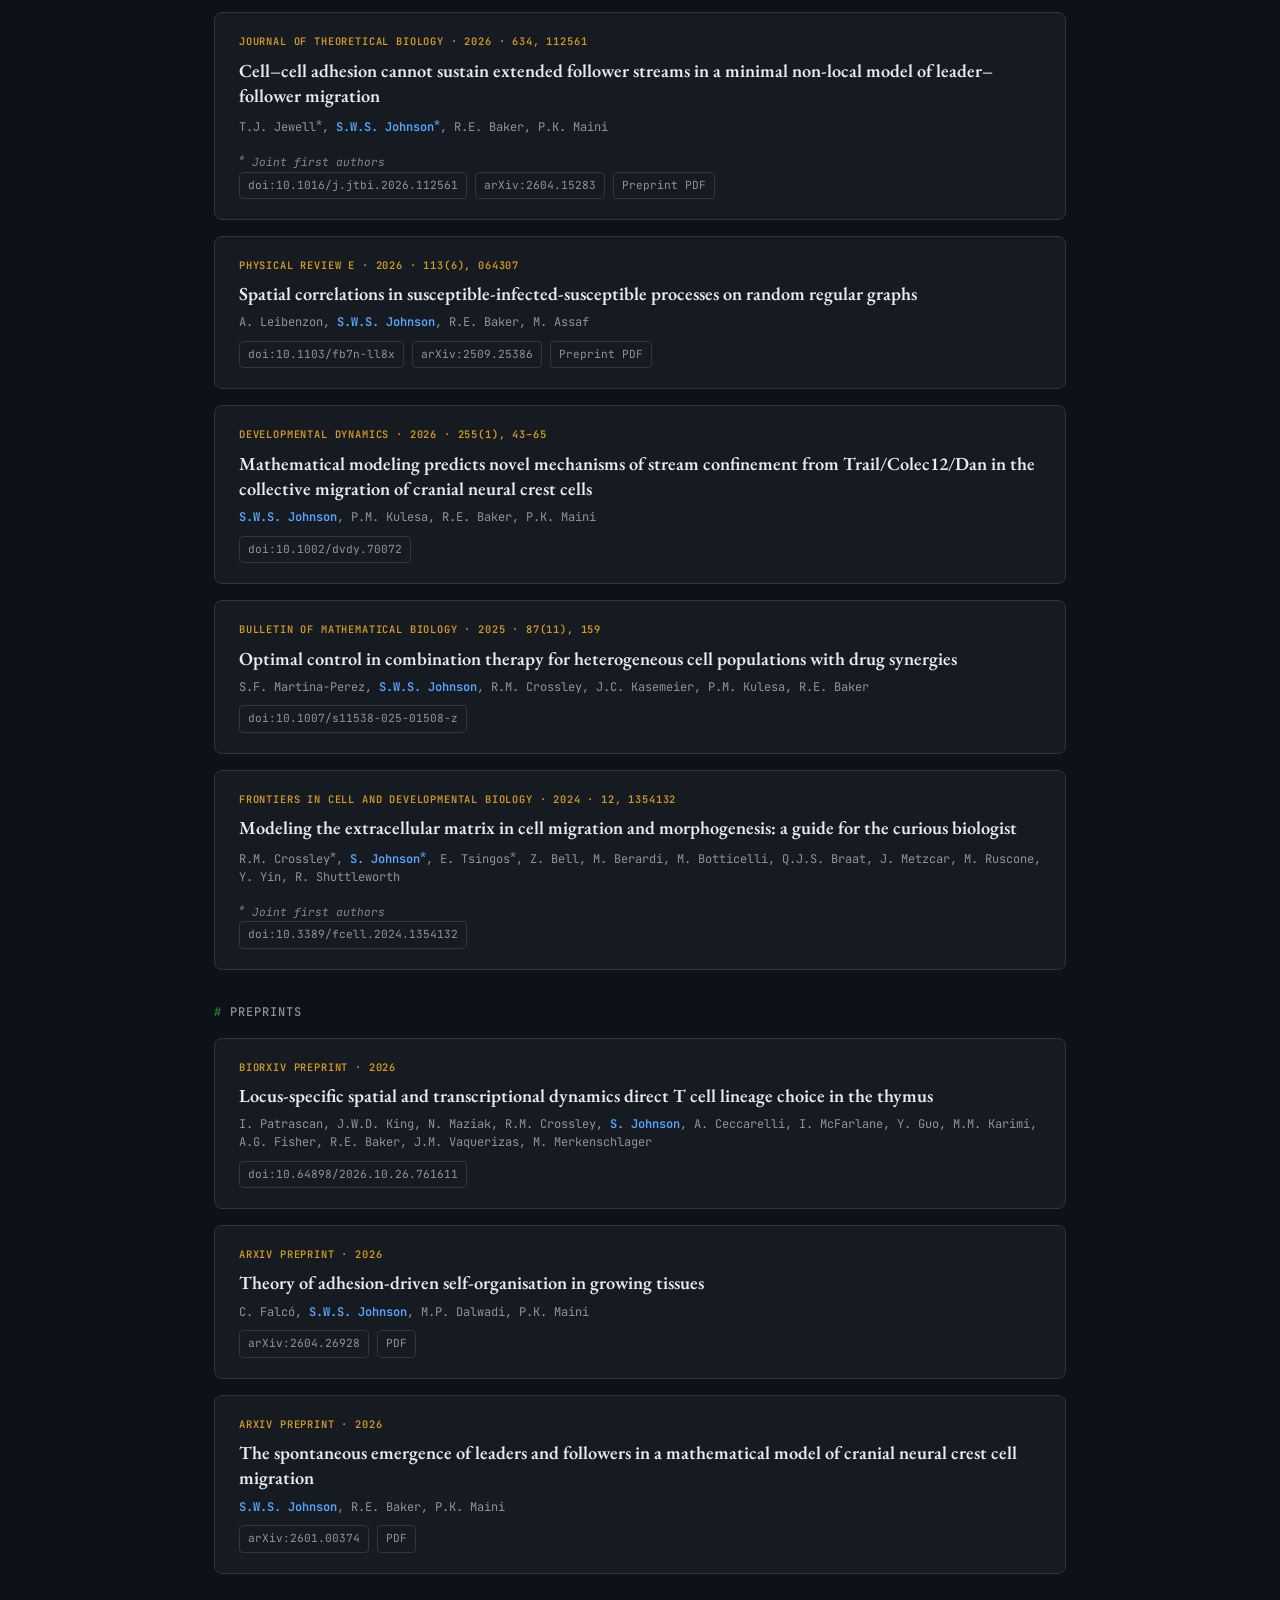
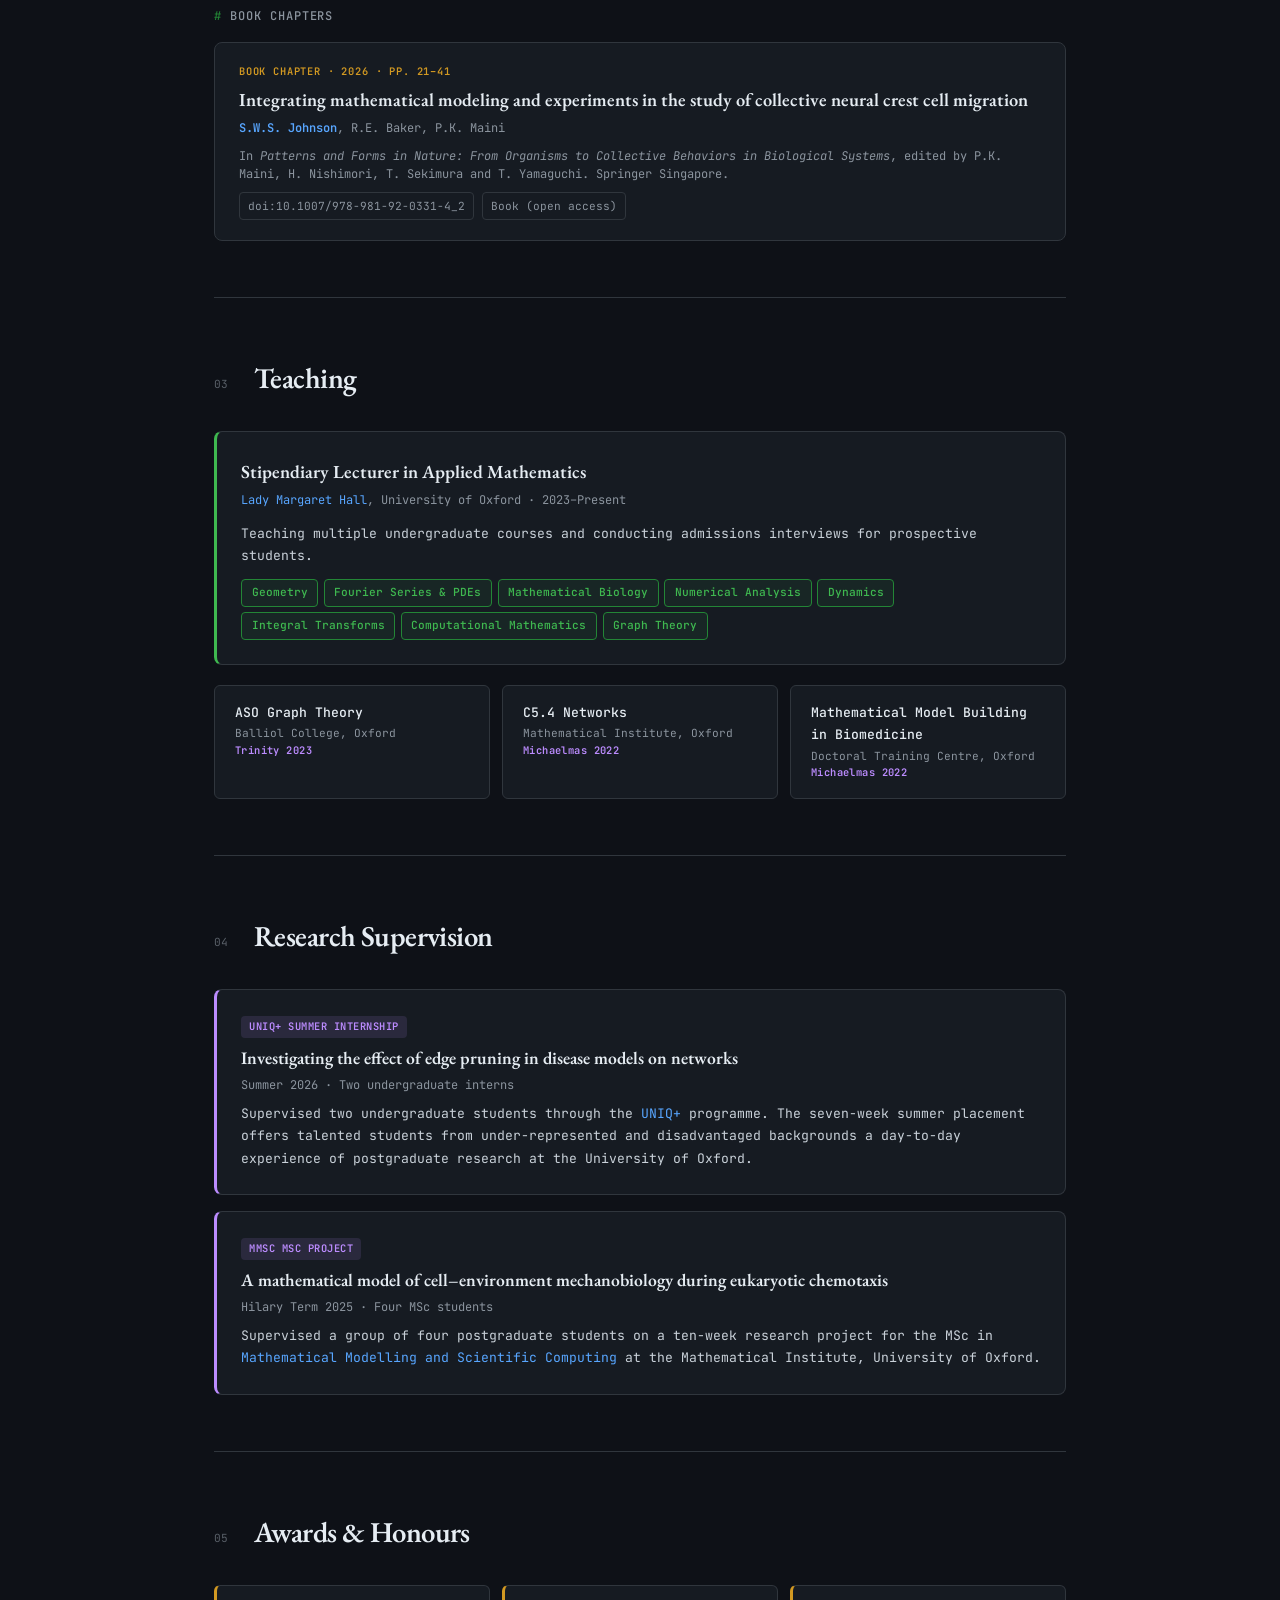
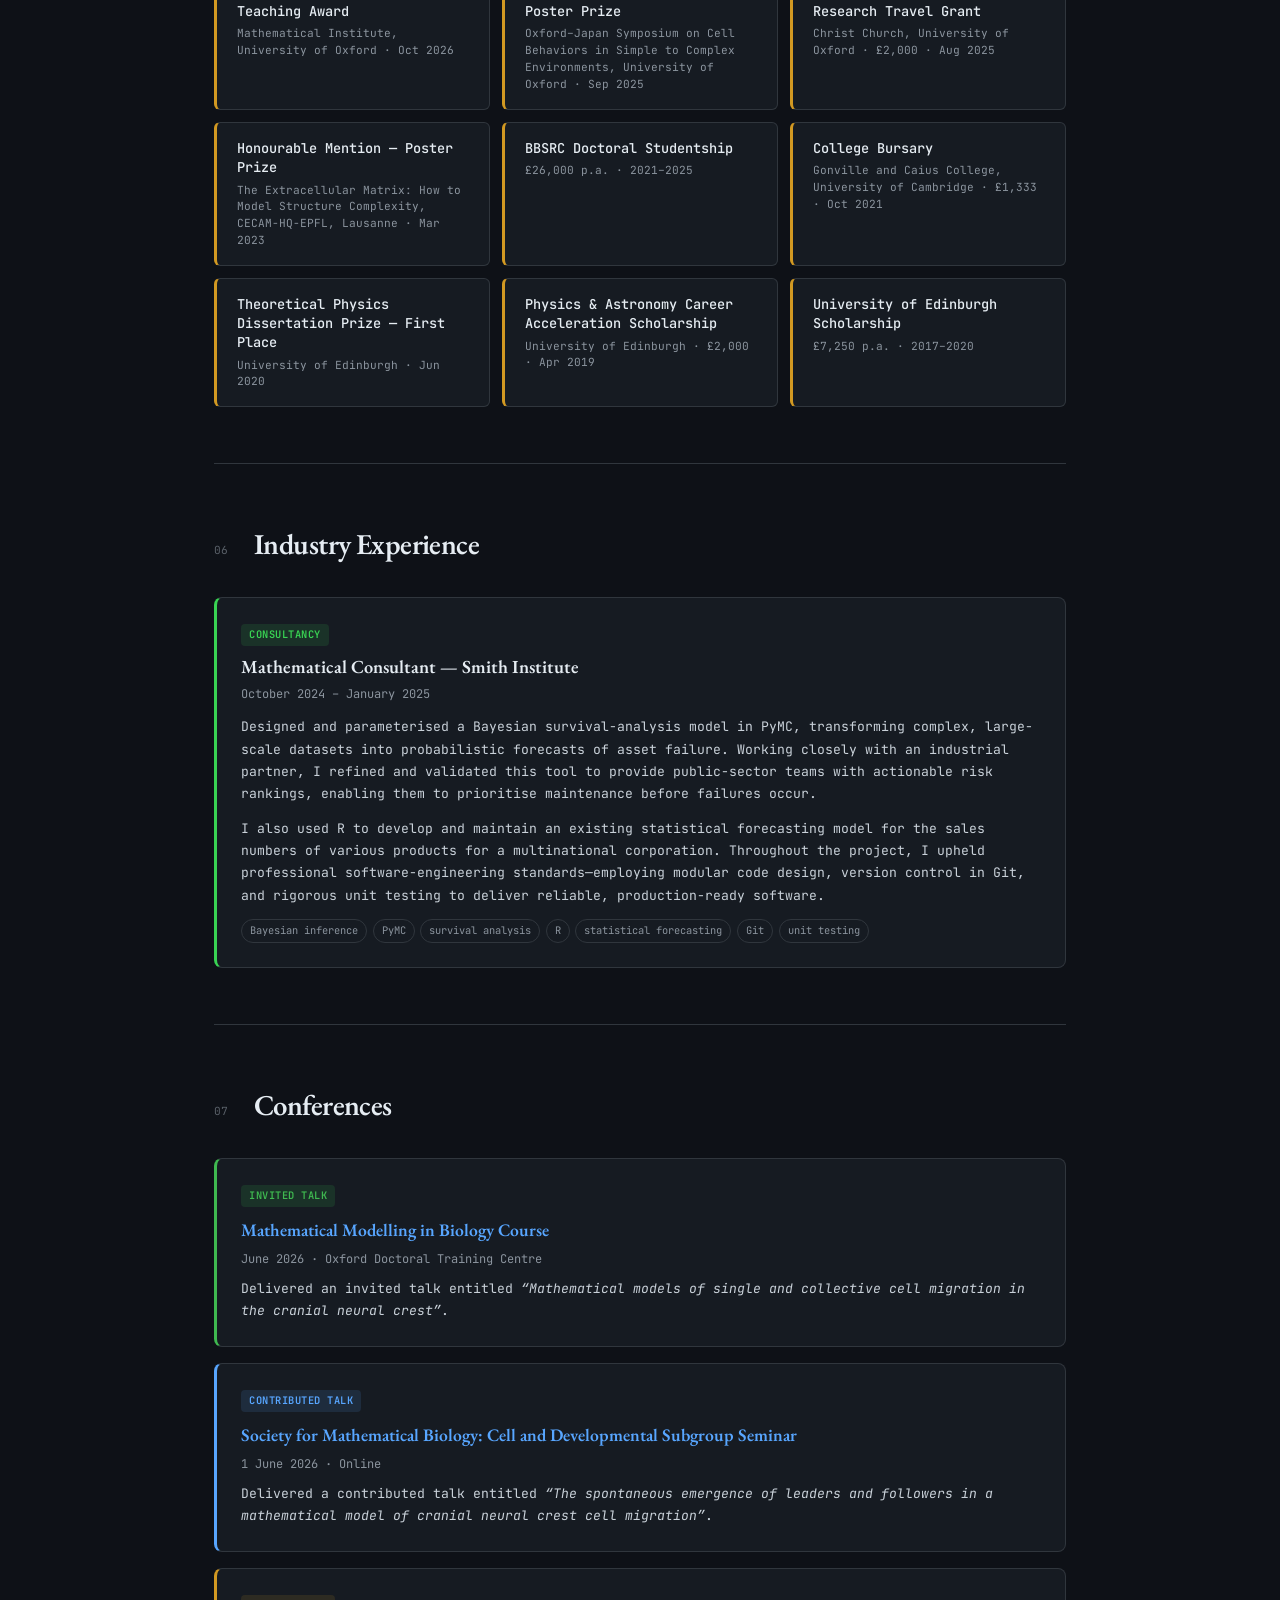
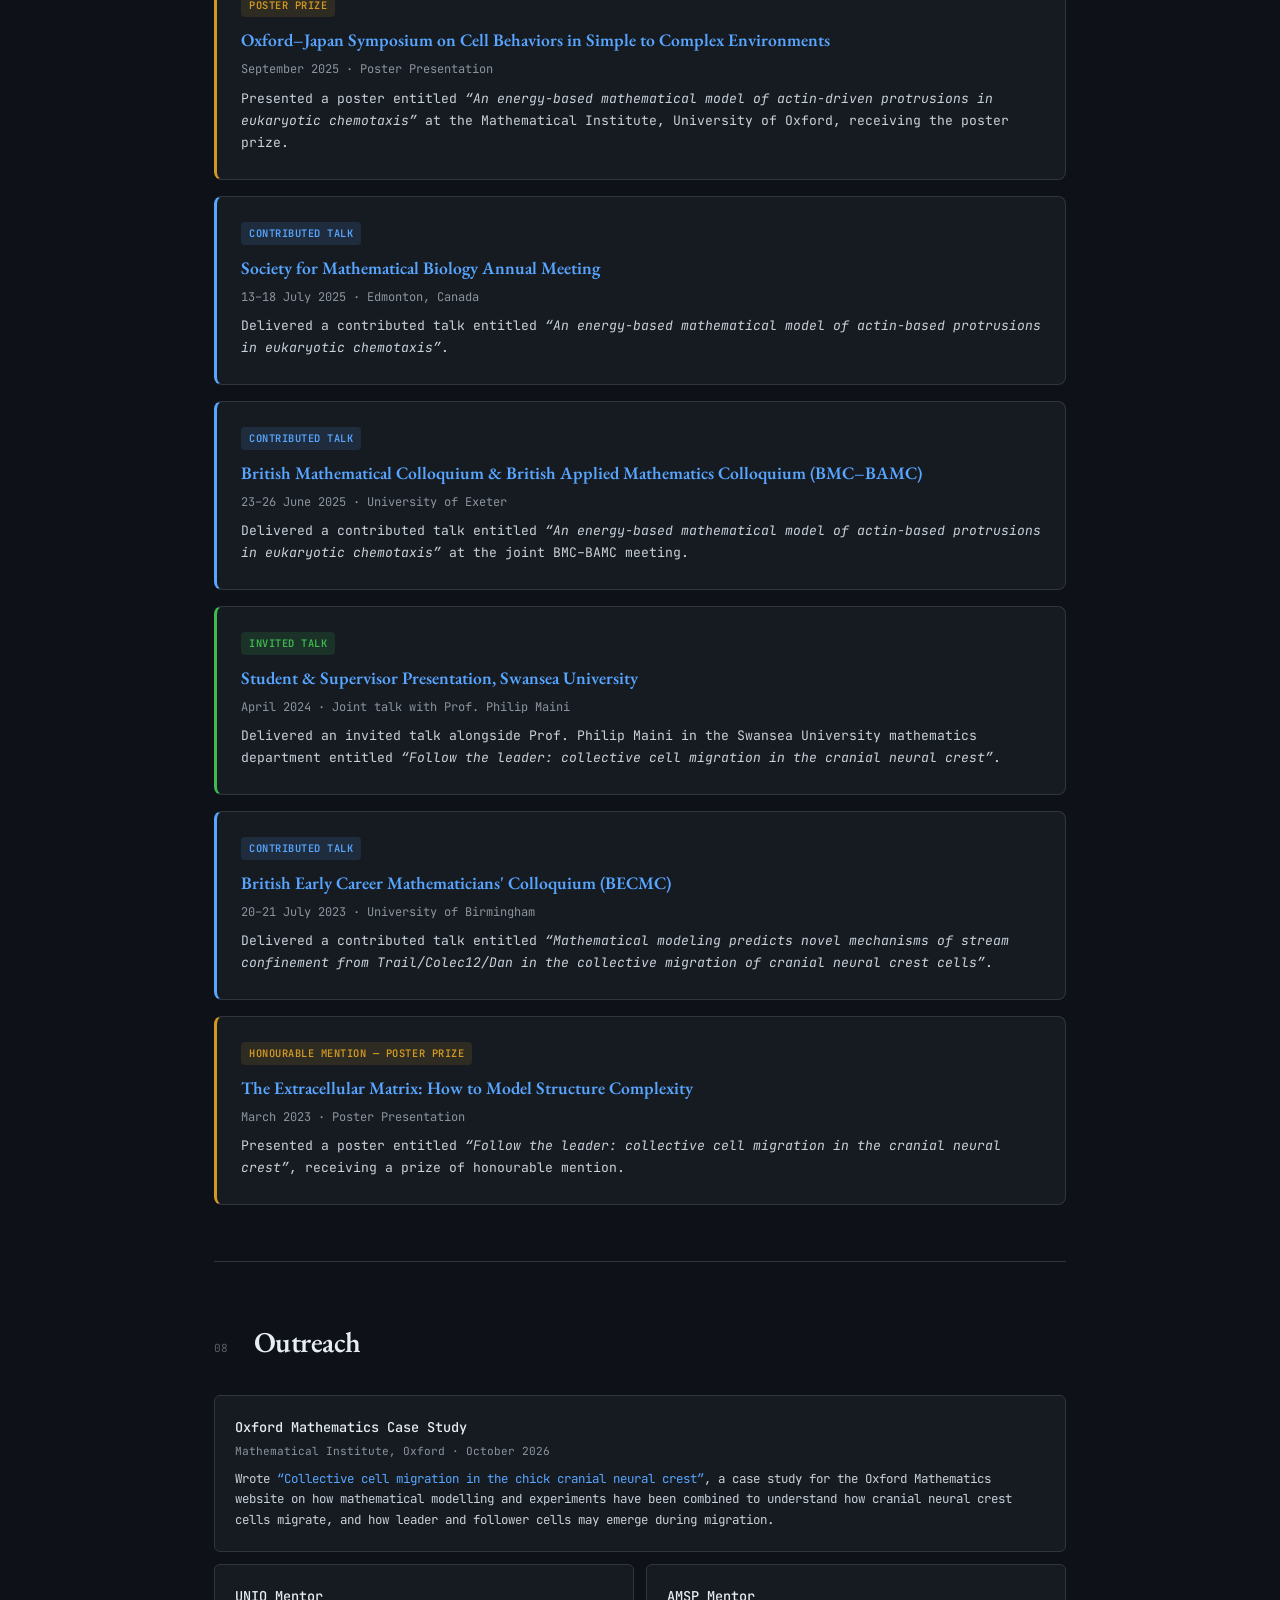
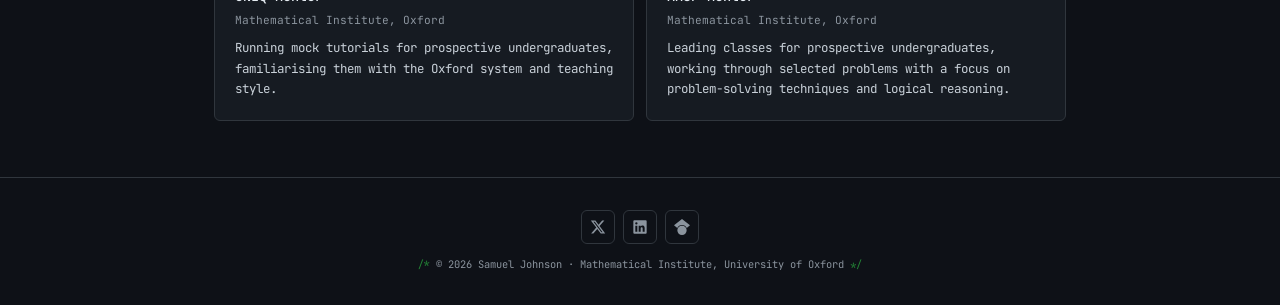
==== commit 89e0e59f: "Enhance lecturer description in about section Updated the lecturer description to include the role o" ====
--- a/index.html
+++ b/index.html
@@ -491,13 +491,12 @@
     <div class="about-content">
       <div class="about-text fade-up" style="transition-delay:0.1s">
         <p>I'm a Postdoctoral Research Associate in Mathematical Epidemiology under the supervision of  <a href="https://www.maths.ox.ac.uk/people/robin.thompson">Prof. Robin Thompson</a> at the Mathematical Institute, University of Oxford.</p>
-        <p>I am also a Stipendiary Lecturer in Applied Mathematics at <a href="https://www.lmh.ox.ac.uk/">Lady Margaret Hall</a>, University of Oxford.</p>
+        <p>I am also a Stipendiary Lecturer in Applied Mathematics at <a href="https://www.lmh.ox.ac.uk/">Lady Margaret Hall</a>, University of Oxford and Chair Elect of the <a href="https://smb-celldevbio.github.io/">Society for Mathematical Biology Cell and Developmental Biology Subgroup</a></p>
         <p>My current research interrogates where non-spatial epidemic models are sufficient to predict a major disease outbreak, and where spatial effects are dominant.</p>
         <p>In March 2027, I will take up a <a href="https://www.lms.ac.uk/grants/lms-early-career-fellowships">London Mathematical Society Early Career Fellowship</a> to work in <a href="https://www.plantsci.cam.ac.uk/people/nik-cunniffe">Prof. Nik Cunniffe</a>'s group at the University of Cambridge, before joining <a href="https://uni-goettingen.de/en/703409.html">Prof. Alexey Mikaberidze</a>'s group at the University of Göttingen later in 2027.</p>
         <p>I enjoy working on many problems in mathematical biology, using a broad range of techniques from across applied mathematics, including agent-based models, partial differential equations, applied graph theory, optimal control, and solid mechanics.</p>
         <p>I'm always keen to talk about maths and looking for new collaborations — please reach out!</p>
         <p>A (work in progress) visualisation of my academic family tree can be found <a href="genealogy.html">here</a>.</p>
-        <p>My <a href="https://en.wikipedia.org/wiki/Erd%C5%91s_number">Erdős number</a> is 4.</p>
       </div>
       <div class="fade-up" style="transition-delay:0.15s">
         <div class="info-card">
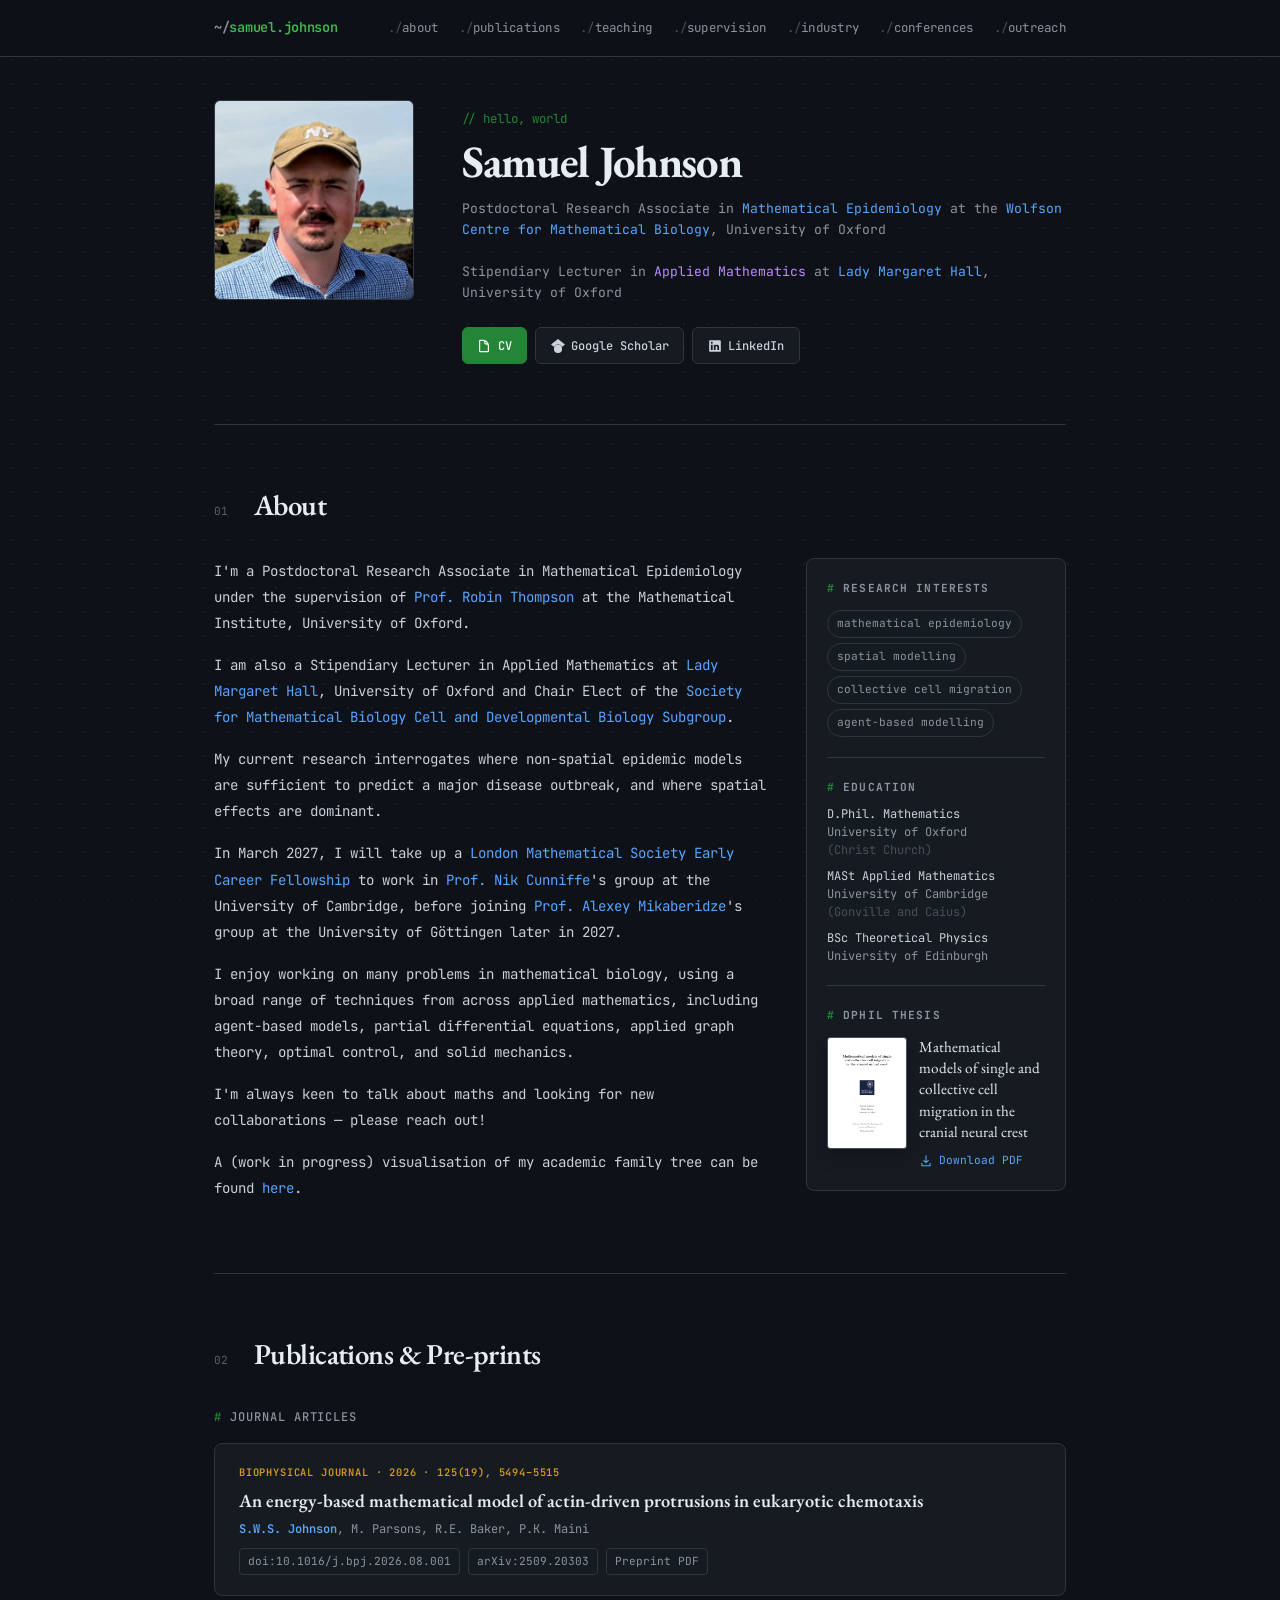
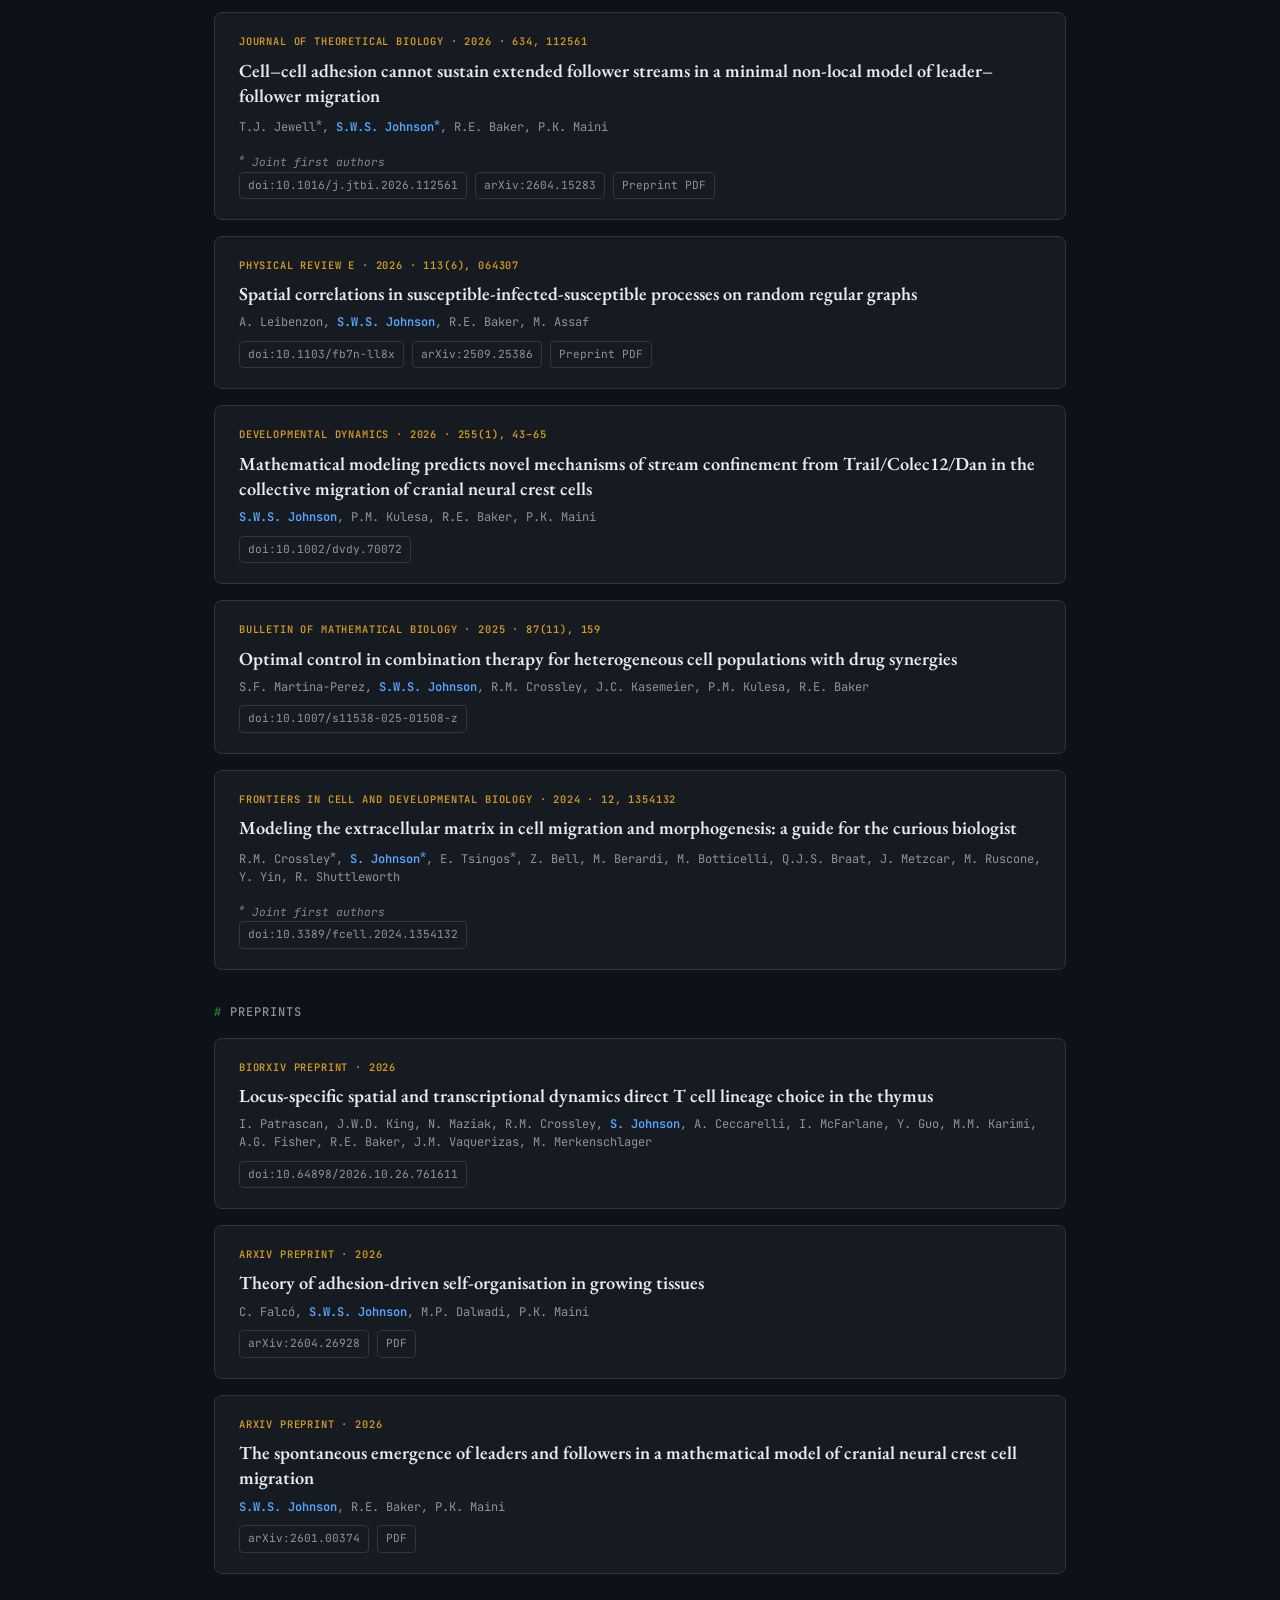
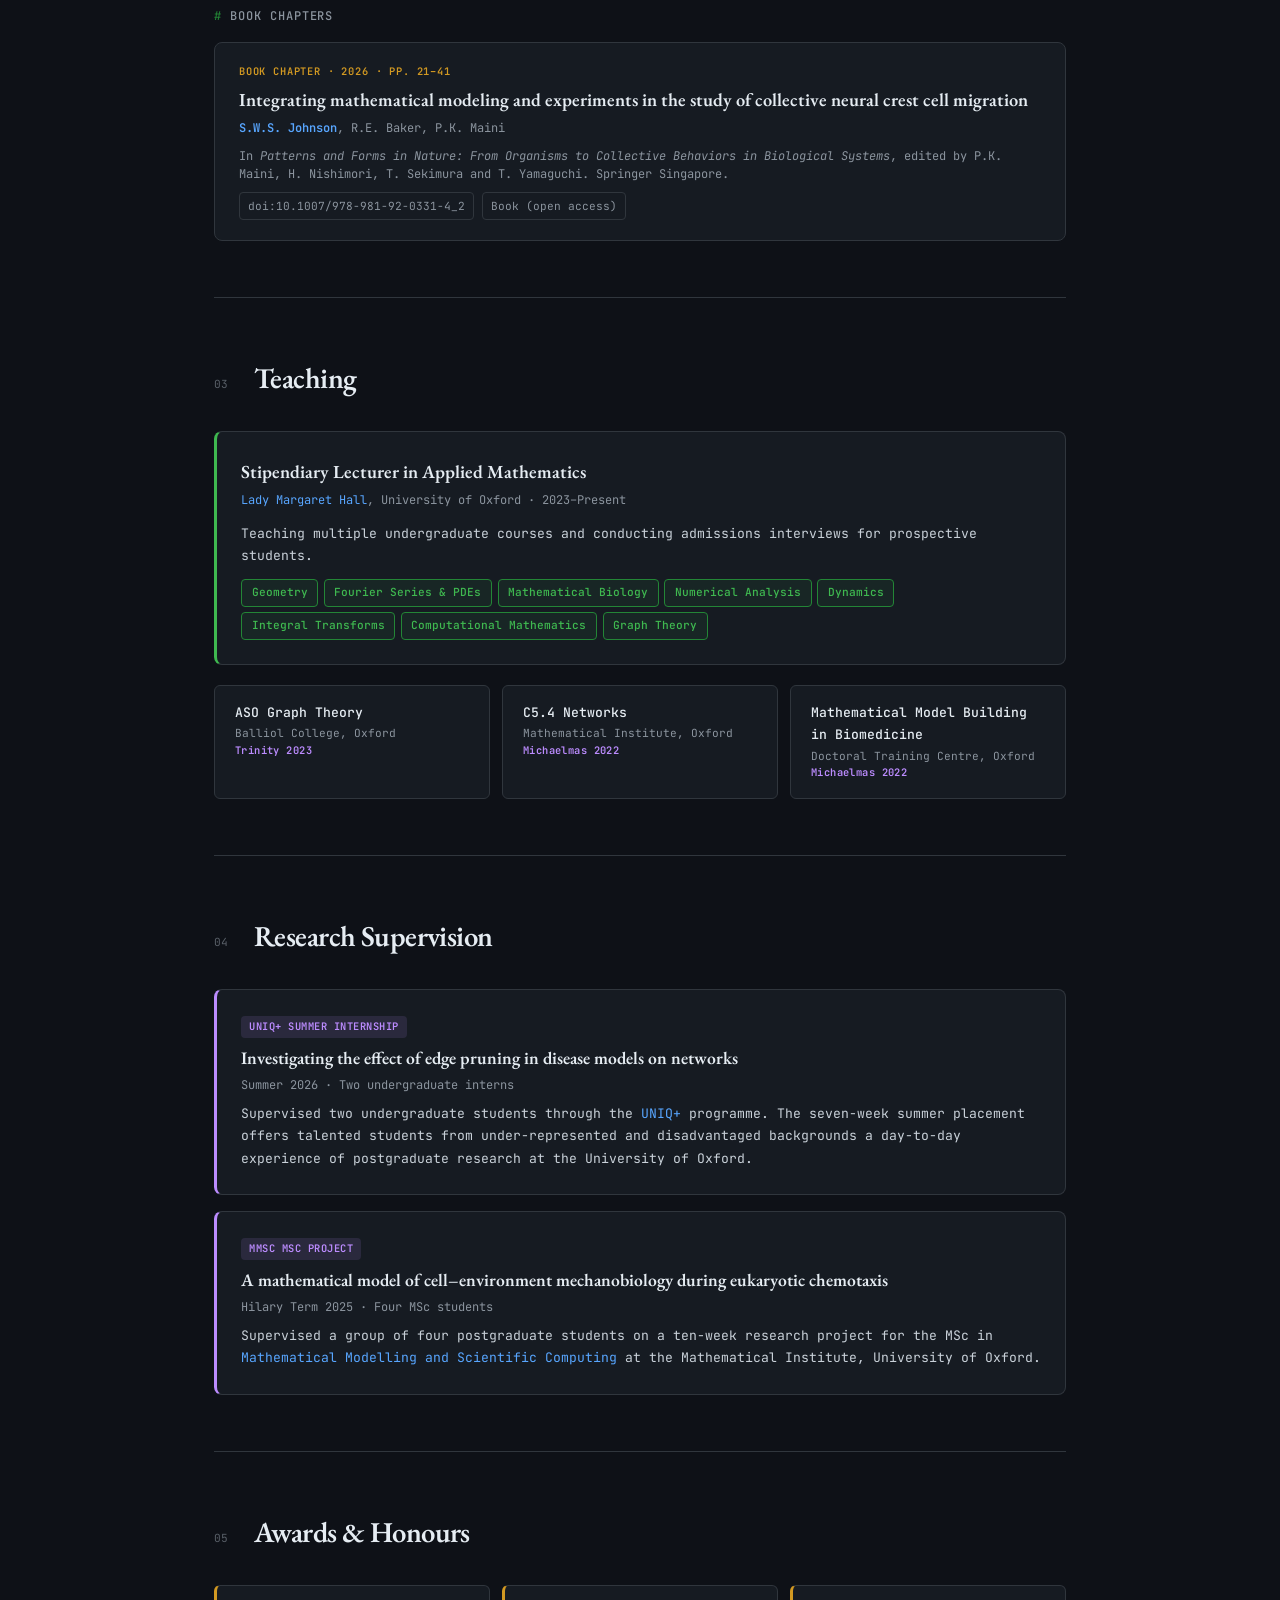
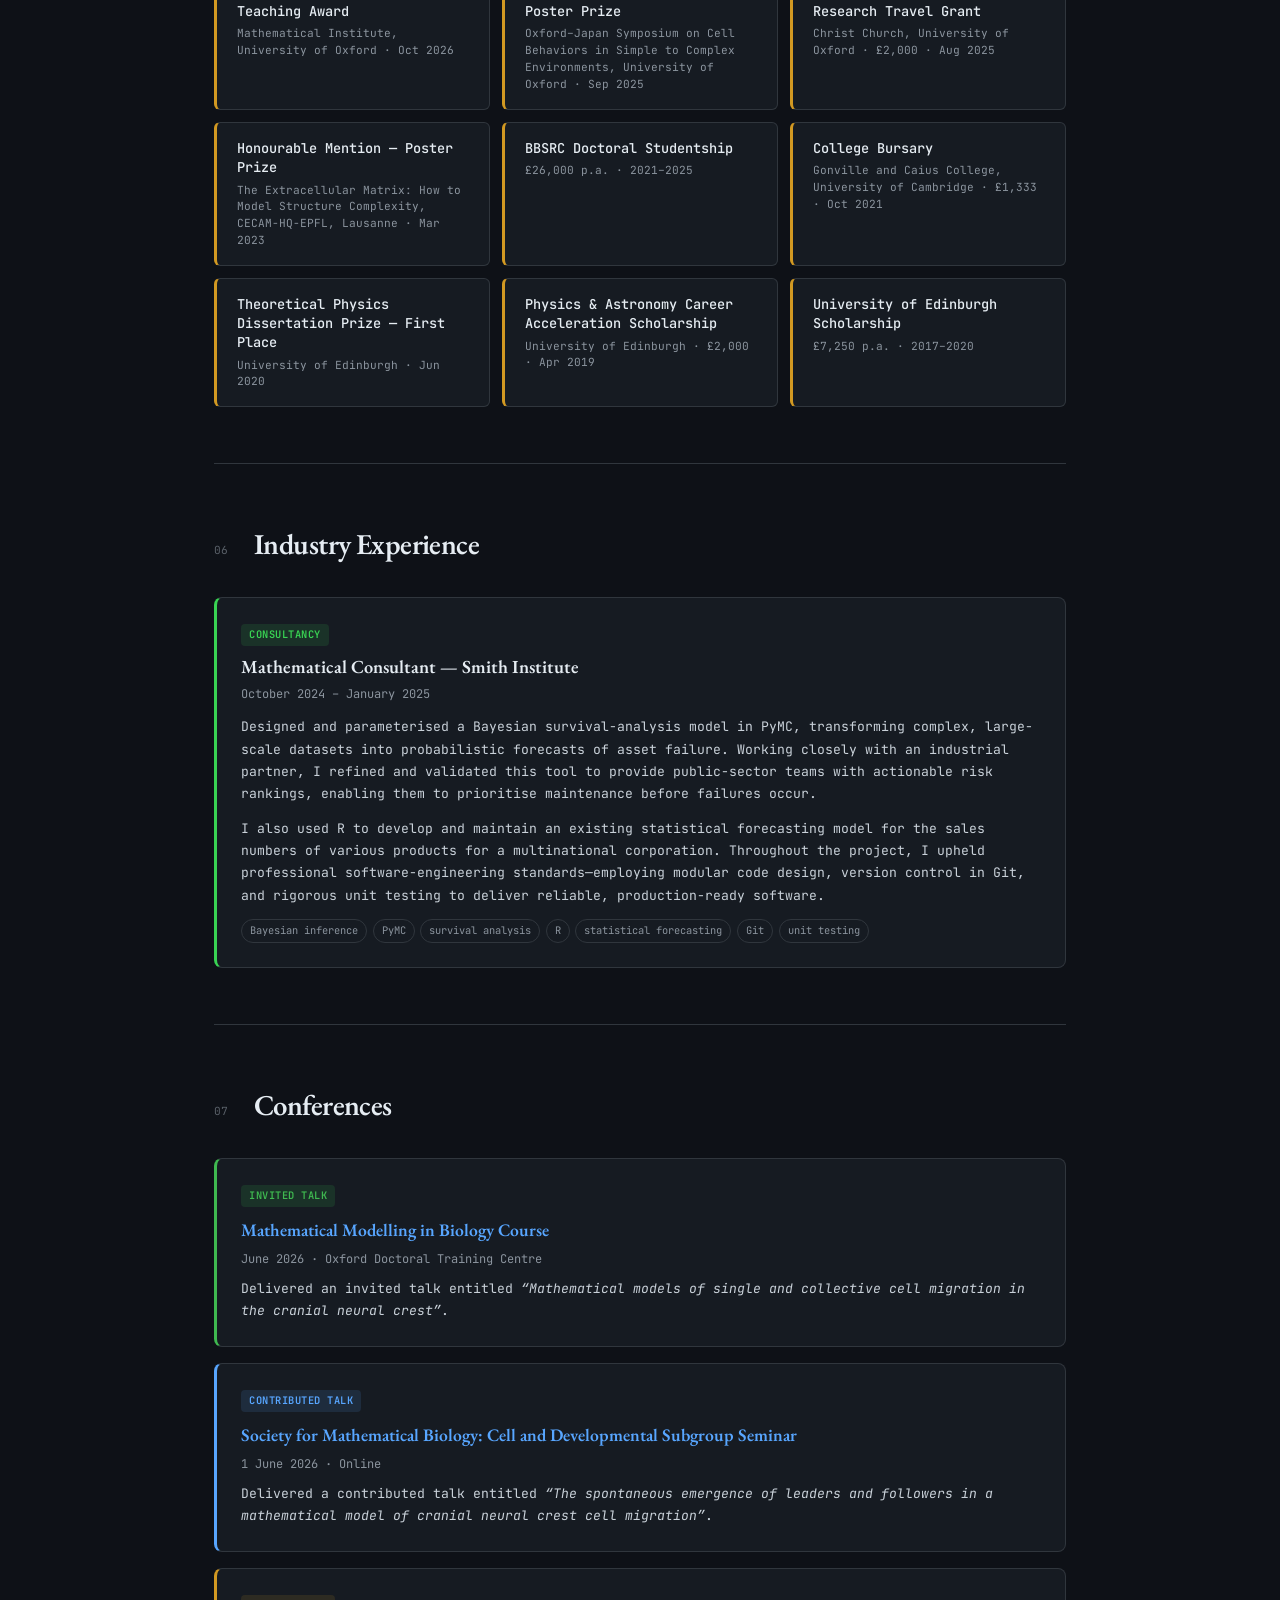
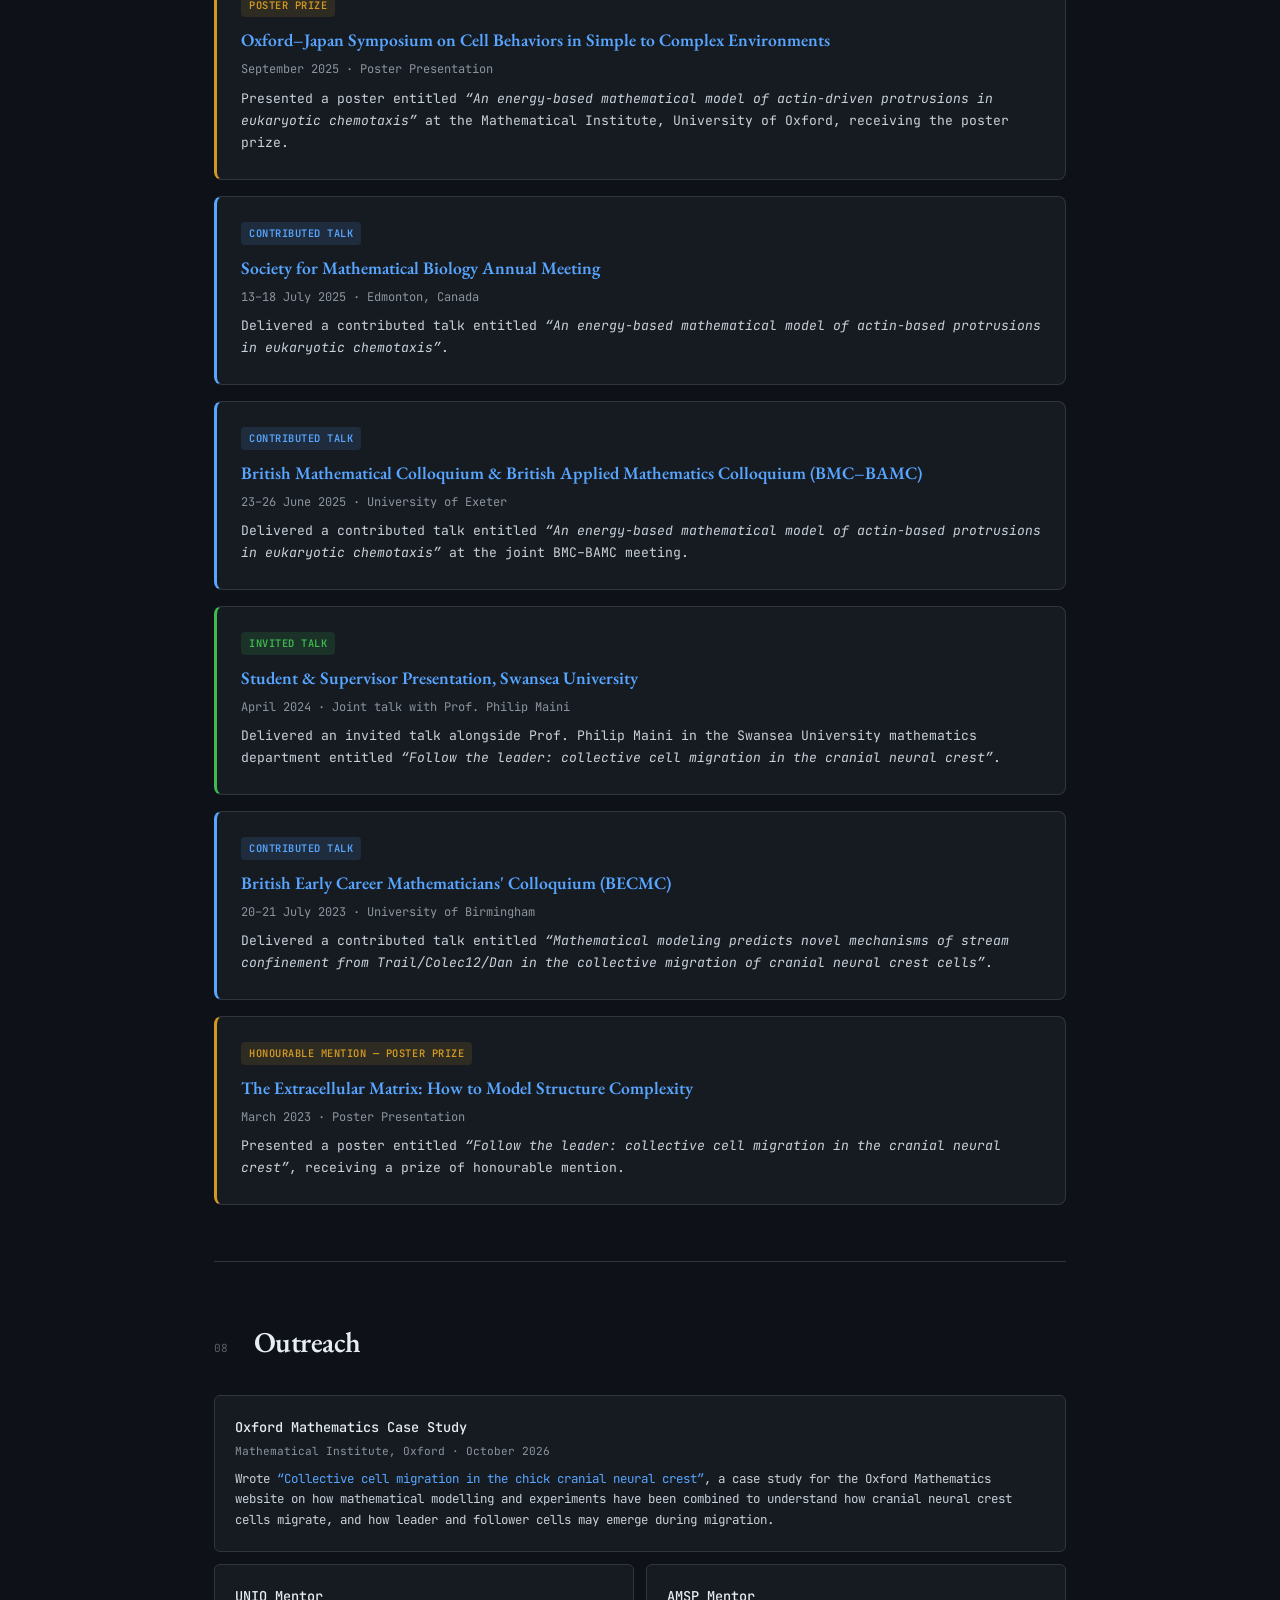
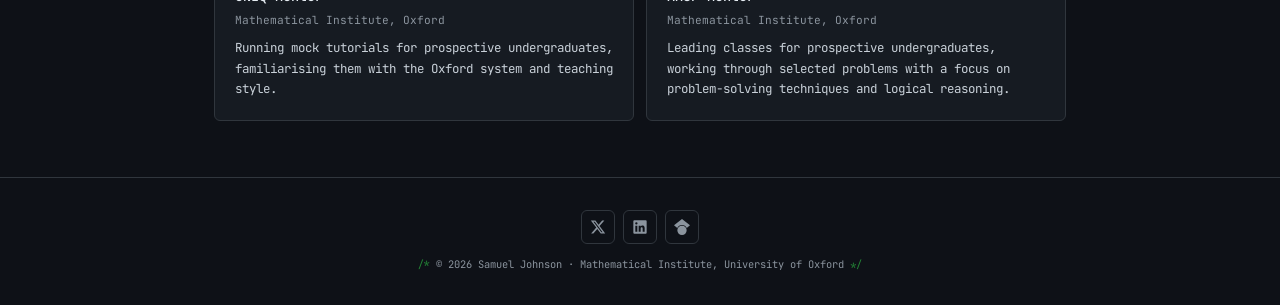
==== commit 46614c1b: "Fix punctuation in about section of index.html" ====
--- a/index.html
+++ b/index.html
@@ -491,7 +491,7 @@
     <div class="about-content">
       <div class="about-text fade-up" style="transition-delay:0.1s">
         <p>I'm a Postdoctoral Research Associate in Mathematical Epidemiology under the supervision of  <a href="https://www.maths.ox.ac.uk/people/robin.thompson">Prof. Robin Thompson</a> at the Mathematical Institute, University of Oxford.</p>
-        <p>I am also a Stipendiary Lecturer in Applied Mathematics at <a href="https://www.lmh.ox.ac.uk/">Lady Margaret Hall</a>, University of Oxford and Chair Elect of the <a href="https://smb-celldevbio.github.io/">Society for Mathematical Biology Cell and Developmental Biology Subgroup</a></p>
+        <p>I am also a Stipendiary Lecturer in Applied Mathematics at <a href="https://www.lmh.ox.ac.uk/">Lady Margaret Hall</a>, University of Oxford and Chair Elect of the <a href="https://smb-celldevbio.github.io/">Society for Mathematical Biology Cell and Developmental Biology Subgroup</a>.</p>
         <p>My current research interrogates where non-spatial epidemic models are sufficient to predict a major disease outbreak, and where spatial effects are dominant.</p>
         <p>In March 2027, I will take up a <a href="https://www.lms.ac.uk/grants/lms-early-career-fellowships">London Mathematical Society Early Career Fellowship</a> to work in <a href="https://www.plantsci.cam.ac.uk/people/nik-cunniffe">Prof. Nik Cunniffe</a>'s group at the University of Cambridge, before joining <a href="https://uni-goettingen.de/en/703409.html">Prof. Alexey Mikaberidze</a>'s group at the University of Göttingen later in 2027.</p>
         <p>I enjoy working on many problems in mathematical biology, using a broad range of techniques from across applied mathematics, including agent-based models, partial differential equations, applied graph theory, optimal control, and solid mechanics.</p>
